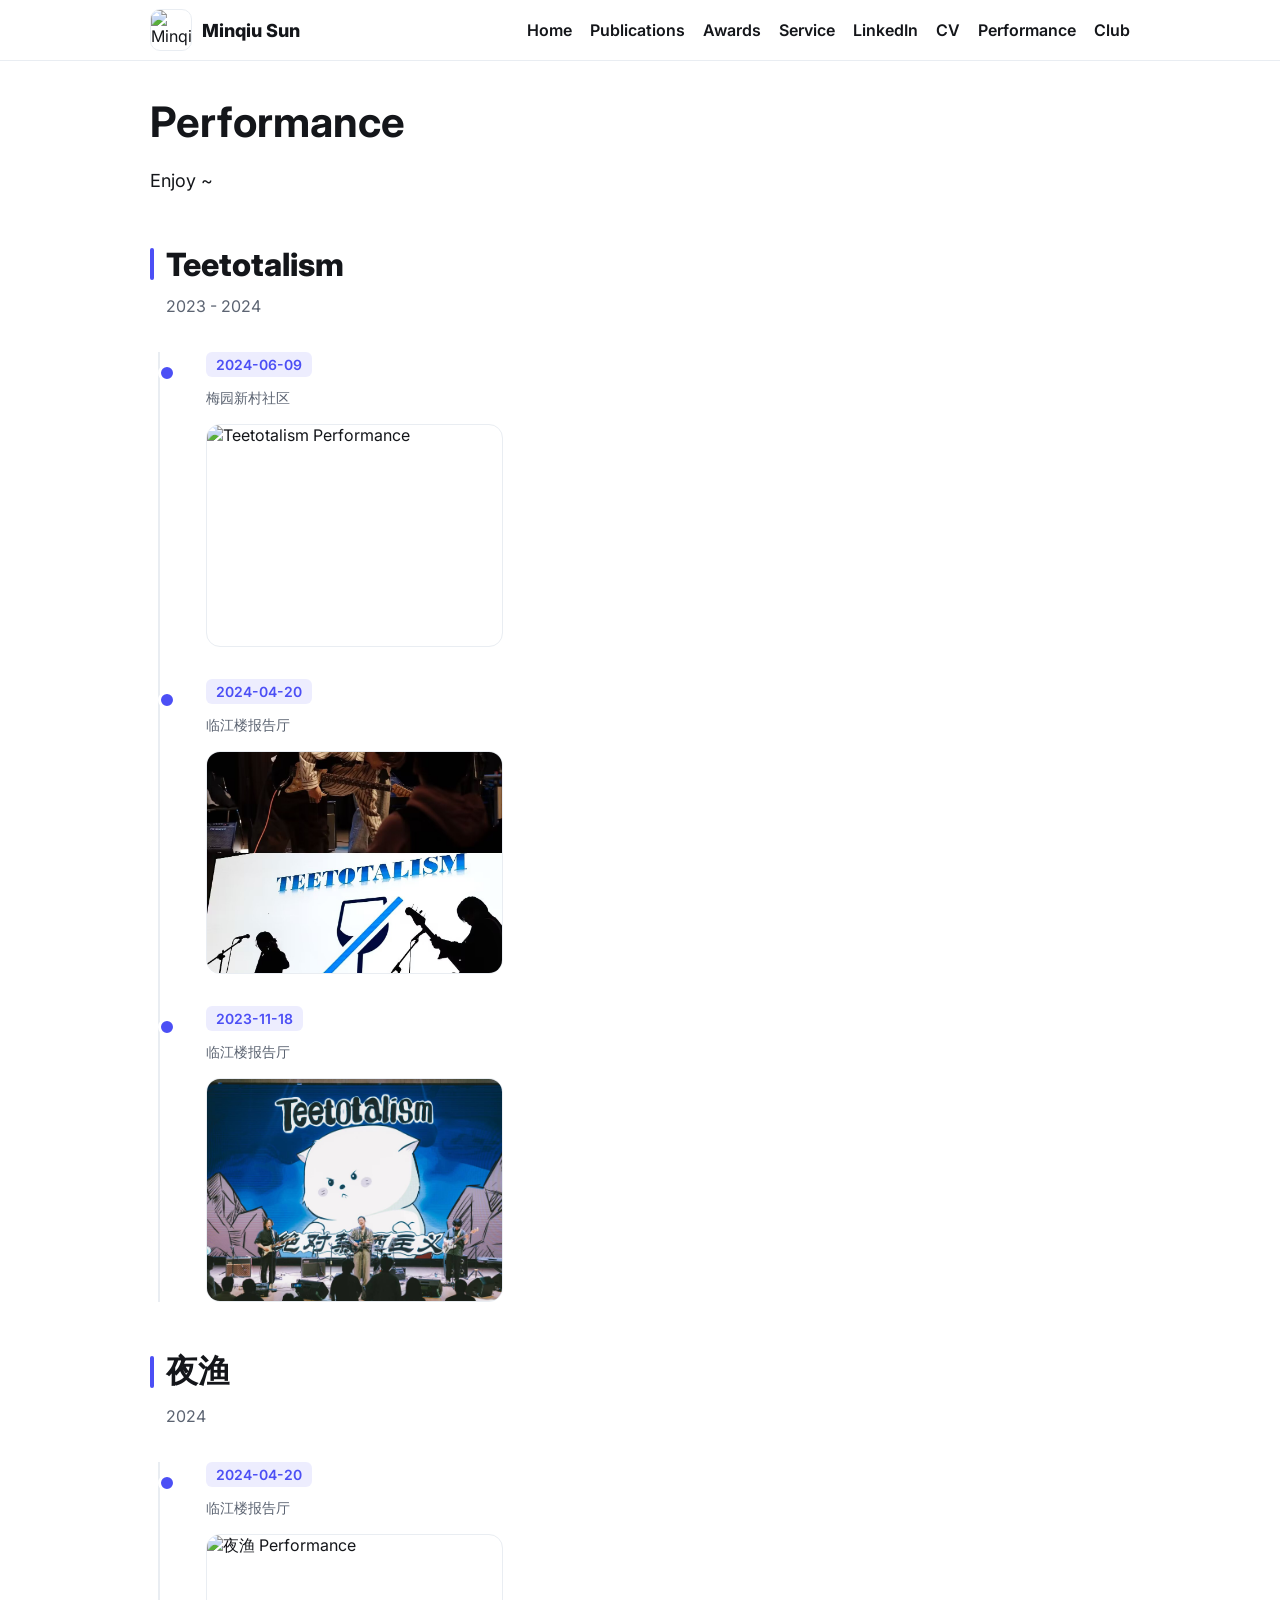
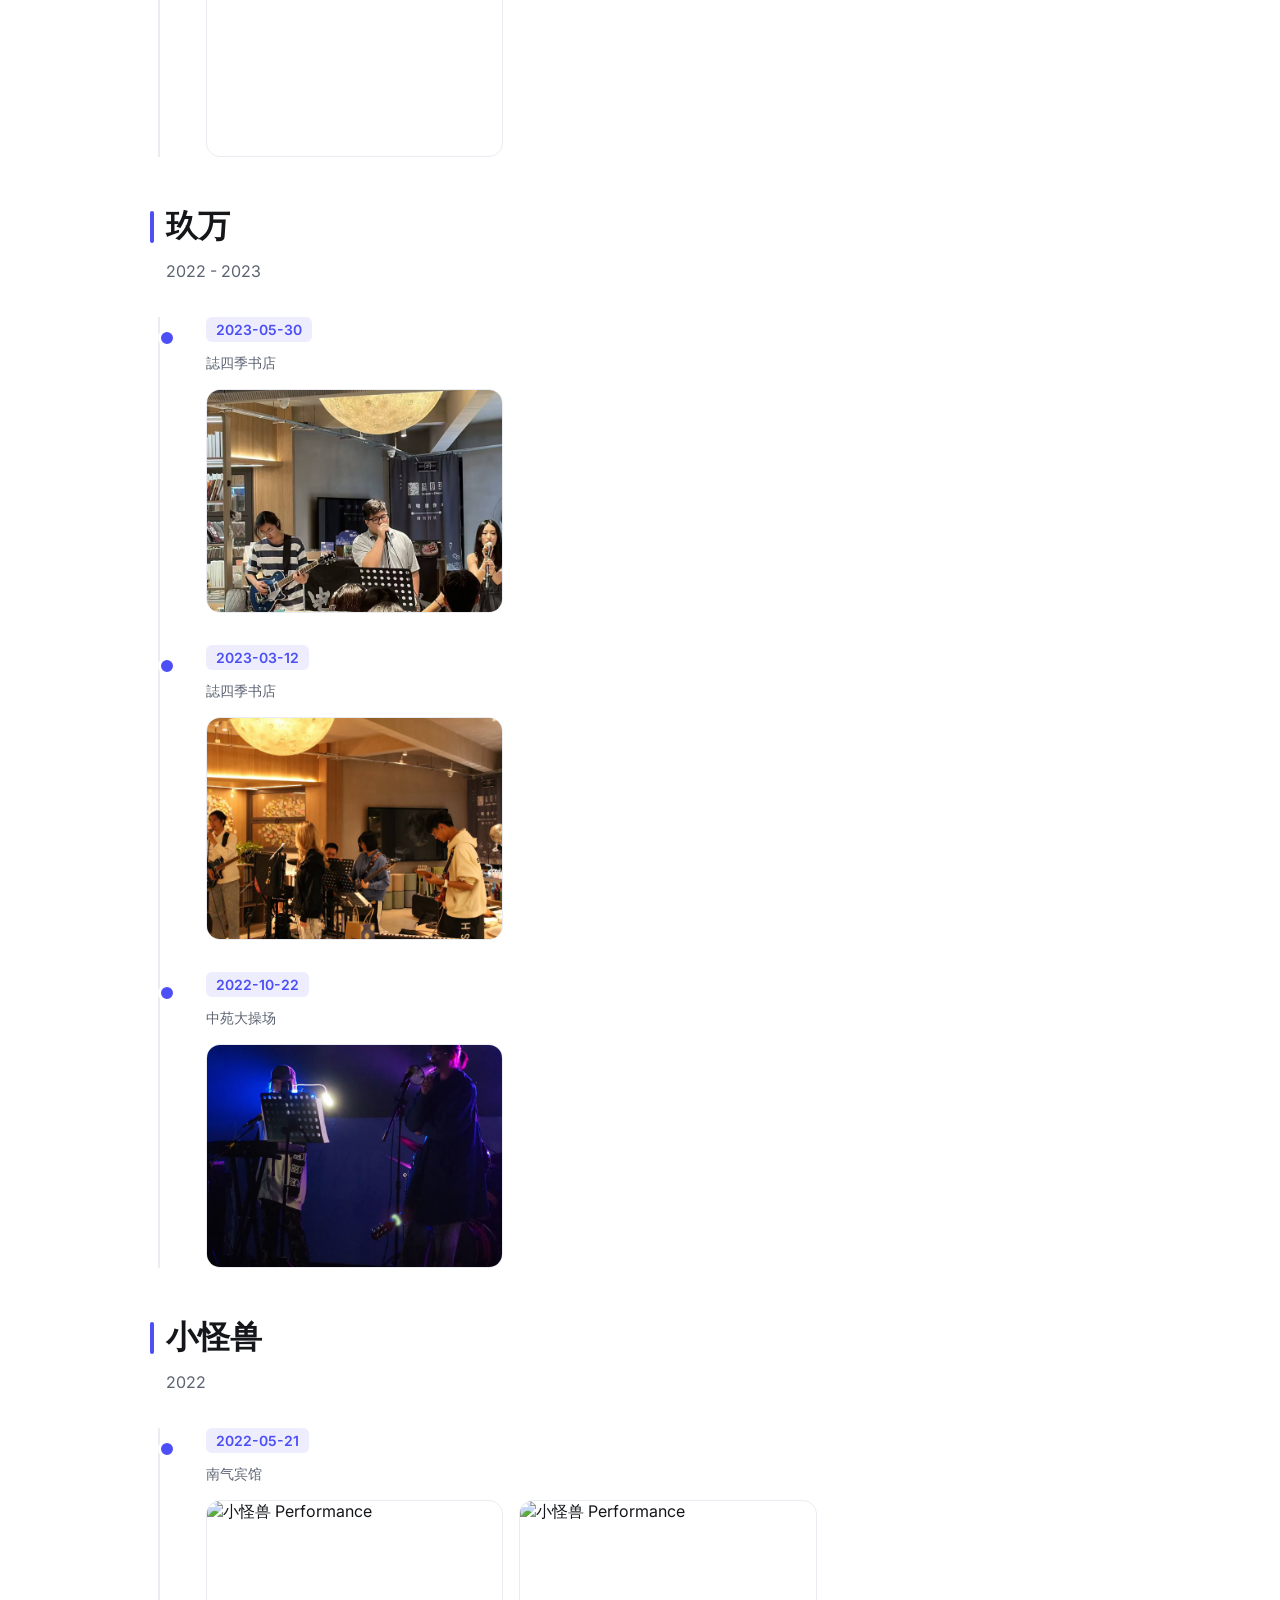
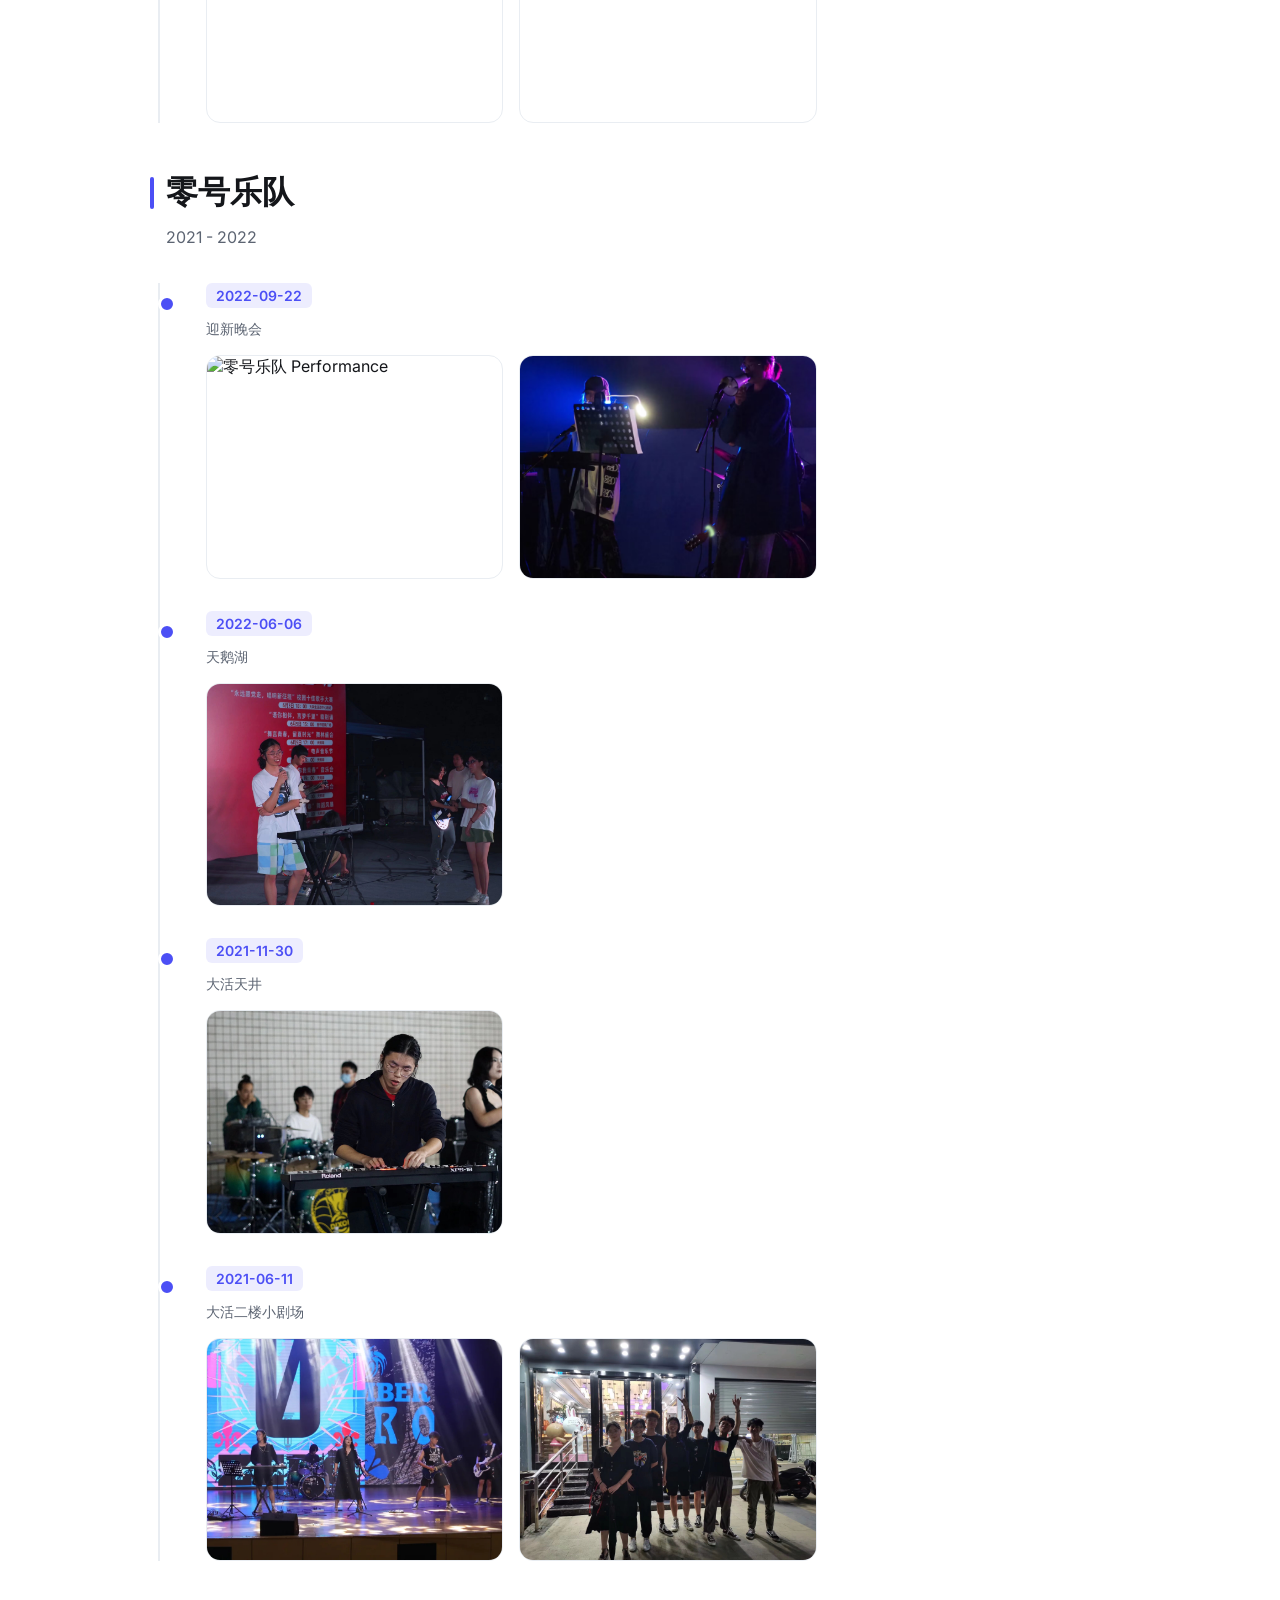
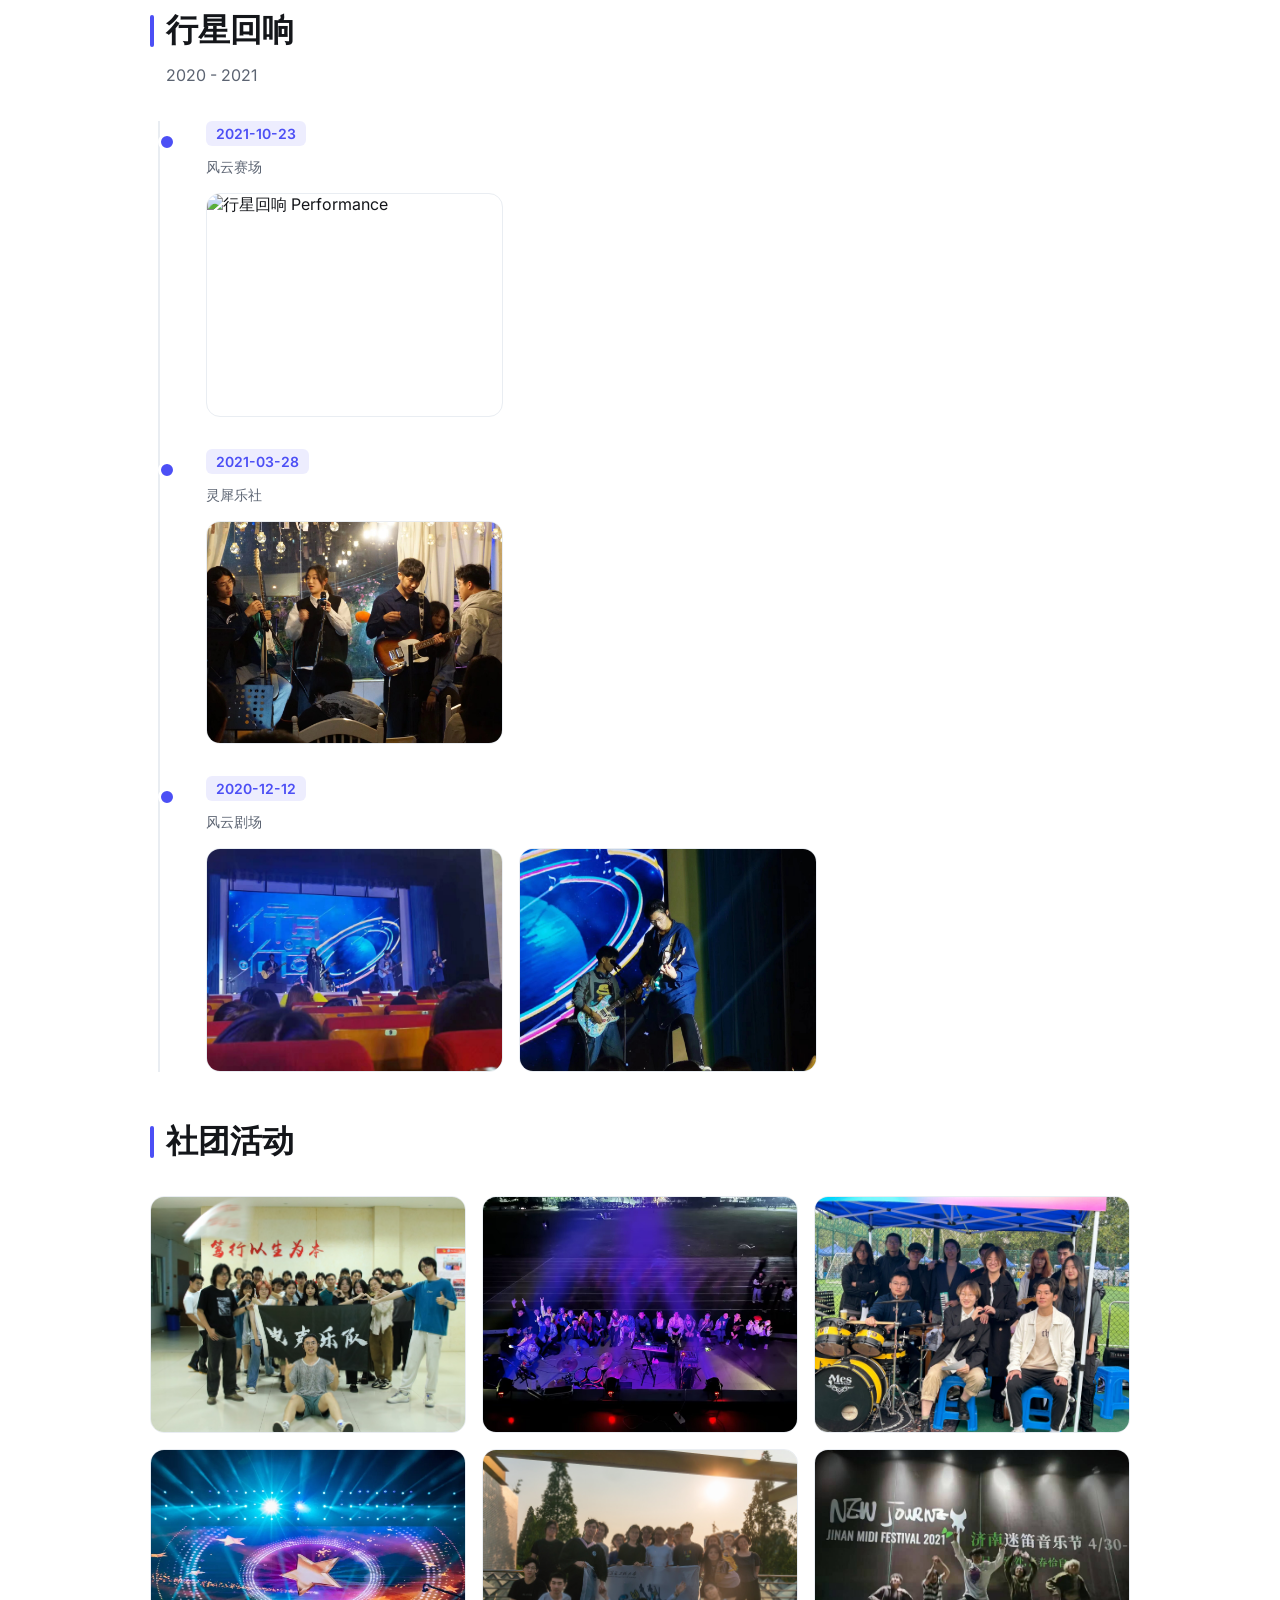
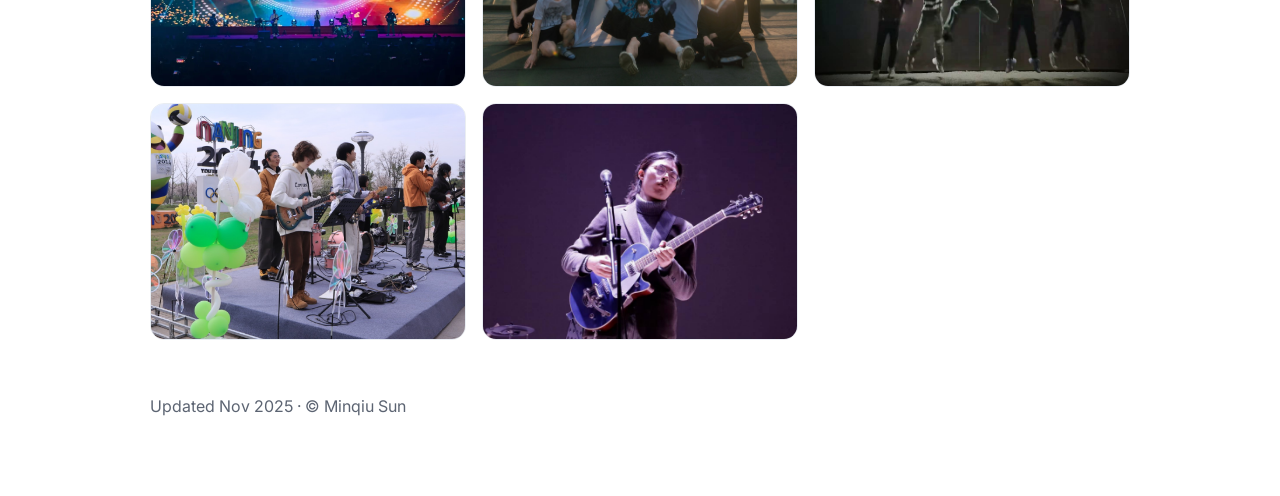
==== performance.html @ e07d1dd3 "V2.2" ====
<!DOCTYPE html>
<html lang="en">
<head>
  <meta charset="utf-8" />
  <meta name="viewport" content="width=device-width, initial-scale=1" />
  <title>Performance | Minqiu Sun</title>
  <meta name="description" content="Performances, photos and notes by Minqiu Sun." />
  <link rel="icon" type="image/png" href="https://github.com/SunMinqiu.png" />
  <meta property="og:title" content="Performance | Minqiu Sun" />
  <meta property="og:image" content="https://github.com/SunMinqiu.png" />
  <link href="https://fonts.googleapis.com/css2?family=Inter:wght@300;400;600;800&display=swap" rel="stylesheet">
  <style>
    :root{ --text:#14161a; --muted:#5c6472; --accent:#4c4ff5; --bg:#ffffff; --line:#e9edf2; --bar-h:60px; }
    @media (prefers-color-scheme: dark){ :root{ --text:#eef0f3; --muted:#a7adba; --accent:#8aa2ff; --bg:#0c0d11; --line:#1c1f28; } }
    html,body{margin:0; padding:0; background:var(--bg); color:var(--text); font-family:Inter,system-ui,-apple-system,Segoe UI,Roboto,Ubuntu,"Helvetica Neue",Arial,sans-serif;}
    .container{max-width:980px; margin:0 auto; padding:calc(var(--bar-h) + 36px) 24px 80px;}
    h1{font-size:42px; margin:0 0 6px;}
    h2{font-size:28px; margin:24px 0 14px}
    p{line-height:1.75; font-size:18px}
    .topbar{position:fixed;top:0;left:0;right:0;height:var(--bar-h);display:flex;align-items:center;border-bottom:1px solid var(--line);backdrop-filter:saturate(120%) blur(8px);background:color-mix(in srgb, var(--bg) 86%, transparent); z-index:9999}
    .navwrap{max-width:980px;margin:0 auto;width:100%;padding:0 16px;display:flex;align-items:center;justify-content:space-between;gap:16px}
    .brand{display:flex;align-items:center;gap:10px}
    .brand img{width:40px;height:40px;border-radius:10px;border:1px solid var(--line)}
    .brand span{font-weight:800;font-size:18px}
    .links{display:flex;gap:18px;flex-wrap:wrap}
    .links a{color:var(--text);font-weight:600;text-decoration:none}
    .links a:hover{text-decoration:underline}
    @media (max-width:800px){ :root{--bar-h:54px} h1{font-size:34px} }

    /* band section */
    .band-section{margin:48px 0}
    .band-title{font-size:32px; font-weight:800; margin:0 0 8px; color:var(--text); display:flex; align-items:center; gap:12px}
    .band-title::before{content:''; width:4px; height:32px; background:var(--accent); border-radius:2px}
    .band-subtitle{font-size:16px; color:var(--muted); margin:0 0 32px; padding-left:16px}
    
    /* gallery section */
    .gallery-section{margin:48px 0; scroll-margin-top:calc(var(--bar-h) + 12px)}
    .section-title{font-size:32px; font-weight:800; margin:0 0 32px; color:var(--text); display:flex; align-items:center; gap:12px}
    .section-title::before{content:''; width:4px; height:32px; background:var(--accent); border-radius:2px}
    
    /* timeline */
    .timeline{position:relative; padding-left:32px; margin-top:24px}
    .timeline::before{content:''; position:absolute; left:8px; top:0; bottom:0; width:2px; background:var(--line)}
    .timeline-item{position:relative; margin-bottom:32px; padding-left:24px}
    .timeline-item::before{content:''; position:absolute; left:-24px; top:12px; width:12px; height:12px; border-radius:50%; background:var(--accent); border:3px solid var(--bg); z-index:1}
    .timeline-date{font-size:14px; font-weight:600; color:var(--accent); margin-bottom:12px; display:inline-block; padding:4px 10px; background:color-mix(in srgb, var(--accent) 10%, transparent); border-radius:6px}
    .timeline-location{font-size:14px; color:var(--muted); margin-bottom:16px}
    
    /* gallery */
    .grid{display:grid;grid-template-columns: repeat(3, 1fr); gap:16px; margin-top:12px}
    .card{border:1px solid var(--line); border-radius:14px; overflow:hidden; background:#fff0; transition:transform 0.2s, box-shadow 0.2s}
    .card:hover{transform:translateY(-2px); box-shadow:0 8px 24px color-mix(in srgb, var(--text) 8%, transparent)}
    .thumb{aspect-ratio: 4/3; width:100%; object-fit:cover; display:block}
    .cap{padding:10px 12px; font-size:15px; color:var(--muted)}
    @media (max-width:900px){ .grid{grid-template-columns: repeat(2, 1fr);} }
    @media (max-width:600px){ .grid{grid-template-columns: 1fr;} .band-title{font-size:26px} .timeline{padding-left:24px} .timeline-item{padding-left:20px} .timeline-item::before{left:-20px} }
  </style>
</head>
<body>
  <div class="topbar">
    <div class="navwrap">
      <div class="brand">
        <img src="https://github.com/SunMinqiu.png" alt="Minqiu Sun"/>
        <span>Minqiu Sun</span>
      </div>
      <nav class="links">
        <a href="/">Home</a>
        <a href="/#publications">Publications</a>
        <a href="/#awards">Awards</a>
        <a href="/#service">Service</a>
        <a href="https://www.linkedin.com/in/minqiu-sun-056304318" target="_blank" rel="noopener">LinkedIn</a>
        <a href="/cv/MinqiuSun_CV.pdf" target="_blank" rel="noopener">CV</a>
        <a href="/performance.html">Performance</a>
        <a href="/performance.html#club">Club</a>
      </nav>
    </div>
  </div>

  <main class="container">
    <header>
      <h1>Performance</h1>
      <p>Enjoy ~</p>
    </header>

    <!-- Teetotalism -->
    <section class="band-section">
      <h2 class="band-title">Teetotalism</h2>
      <p class="band-subtitle">2023 - 2024</p>
      <div class="timeline">
        <div class="timeline-item">
          <span class="timeline-date">2024-06-09</span>
          <div class="timeline-location">梅园新村社区</div>
          <div class="grid">
            <div class="card">
              <img class="thumb" src="/assets/端午.jpeg" alt="Teetotalism Performance">
            </div>
          </div>
        </div>
        <div class="timeline-item">
          <span class="timeline-date">2024-04-20</span>
          <div class="timeline-location">临江楼报告厅</div>
          <div class="grid">
            <div class="card">
              <img class="thumb" src="/assets/t1.jpeg" alt="Teetotalism Performance">
            </div>
          </div>
        </div>
        <div class="timeline-item">
          <span class="timeline-date">2023-11-18</span>
          <div class="timeline-location">临江楼报告厅</div>
          <div class="grid">
            <div class="card">
              <img class="thumb" src="/assets/Teetotalism.jpg" alt="Teetotalism Performance">
            </div>
          </div>
        </div>
      </div>
    </section>

    <!-- 夜渔 -->
    <section class="band-section">
      <h2 class="band-title">夜渔</h2>
      <p class="band-subtitle">2024</p>
      <div class="timeline">
        <div class="timeline-item">
          <span class="timeline-date">2024-04-20</span>
          <div class="timeline-location">临江楼报告厅</div>
          <div class="grid">
            <div class="card">
              <img class="thumb" src="/assets/夜渔.jpeg" alt="夜渔 Performance">
            </div>
          </div>
        </div>
      </div>
    </section>

    <!-- 玖万 -->
    <section class="band-section">
      <h2 class="band-title">玖万</h2>
      <p class="band-subtitle">2022 - 2023</p>
      <div class="timeline">
        <div class="timeline-item">
          <span class="timeline-date">2023-05-30</span>
          <div class="timeline-location">誌四季书店</div>
          <div class="grid">
            <div class="card">
              <img class="thumb" src="/assets/玖万2.jpg" alt="玖万 Performance">
            </div>
          </div>
        </div>
        <div class="timeline-item">
          <span class="timeline-date">2023-03-12</span>
          <div class="timeline-location">誌四季书店</div>
          <div class="grid">
            <div class="card">
              <img class="thumb" src="/assets/玖万.jpg" alt="玖万 Performance">
            </div>
          </div>
        </div>
        <div class="timeline-item">
          <span class="timeline-date">2022-10-22</span>
          <div class="timeline-location">中苑大操场</div>
          <div class="grid">
            <div class="card">
              <img class="thumb" src="/assets/玖万1.jpeg" alt="玖万 Performance">
            </div>
          </div>
        </div>
      </div>
    </section>

    <!-- 小怪兽 -->
    <section class="band-section">
      <h2 class="band-title">小怪兽</h2>
      <p class="band-subtitle">2022</p>
      <div class="timeline">
        <div class="timeline-item">
          <span class="timeline-date">2022-05-21</span>
          <div class="timeline-location">南气宾馆</div>
          <div class="grid">
            <div class="card">
              <img class="thumb" src="/assets/小怪兽.jpeg" alt="小怪兽 Performance">
            </div>
            <div class="card">
              <img class="thumb" src="/assets/小怪兽1.jpeg" alt="小怪兽 Performance">
            </div>
          </div>
        </div>
      </div>
    </section>

    <!-- 零号乐队 -->
    <section class="band-section">
      <h2 class="band-title">零号乐队</h2>
      <p class="band-subtitle">2021 - 2022</p>
      <div class="timeline">
        <div class="timeline-item">
          <span class="timeline-date">2022-09-22</span>
          <div class="timeline-location">迎新晚会</div>
          <div class="grid">
            <div class="card">
              <img class="thumb" src="/assets/玖万.jpeg" alt="零号乐队 Performance">
            </div>
            <div class="card">
              <img class="thumb" src="/assets/玖万1.jpeg" alt="零号乐队 Performance">
            </div>
          </div>
        </div>
        <div class="timeline-item">
          <span class="timeline-date">2022-06-06</span>
          <div class="timeline-location">天鹅湖</div>
          <div class="grid">
            <div class="card">
              <img class="thumb" src="/assets/零号3.jpeg" alt="零号乐队 Performance">
            </div>
          </div>
        </div>
        <div class="timeline-item">
          <span class="timeline-date">2021-11-30</span>
          <div class="timeline-location">大活天井</div>
          <div class="grid">
            <div class="card">
              <img class="thumb" src="/assets/零号2.jpeg" alt="零号乐队 Performance">
            </div>
          </div>
        </div>
        <div class="timeline-item">
          <span class="timeline-date">2021-06-11</span>
          <div class="timeline-location">大活二楼小剧场</div>
          <div class="grid">
            <div class="card">
              <img class="thumb" src="/assets/零号.jpg" alt="零号乐队 Performance">
            </div>
            <div class="card">
              <img class="thumb" src="/assets/零号1.jpeg" alt="零号乐队 Performance">
            </div>
          </div>
        </div>
      </div>
    </section>

    <!-- 行星回响 -->
    <section class="band-section">
      <h2 class="band-title">行星回响</h2>
      <p class="band-subtitle">2020 - 2021</p>
      <div class="timeline">
        <div class="timeline-item">
          <span class="timeline-date">2021-10-23</span>
          <div class="timeline-location">风云赛场</div>
          <div class="grid">
            <div class="card">
              <img class="thumb" src="/assets/行星3.jpeg" alt="行星回响 Performance">
            </div>
          </div>
        </div>
        <div class="timeline-item">
          <span class="timeline-date">2021-03-28</span>
          <div class="timeline-location">灵犀乐社</div>
          <div class="grid">
            <div class="card">
              <img class="thumb" src="/assets/行星2.jpeg" alt="行星回响 Performance">
            </div>
          </div>
        </div>
        <div class="timeline-item">
          <span class="timeline-date">2020-12-12</span>
          <div class="timeline-location">风云剧场</div>
          <div class="grid">
            <div class="card">
              <img class="thumb" src="/assets/行星.jpeg" alt="行星回响 Performance">
            </div>
            <div class="card">
              <img class="thumb" src="/assets/行星1.jpeg" alt="行星回响 Performance">
            </div>
          </div>
        </div>
      </div>
    </section>

    <!-- Club Section -->
    <section id="club" class="gallery-section">
      <h2 class="section-title">社团活动</h2>
      <div class="grid">
        <div class="card">
          <img class="thumb" src="/assets/合影.jpg" alt="Club Activity">
        </div>
        <div class="card">
          <img class="thumb" src="/assets/合影1.jpeg" alt="Club Activity">
        </div>
        <div class="card">
          <img class="thumb" src="/assets/招新.jpg" alt="Club Activity">
        </div>
        <div class="card">
          <img class="thumb" src="/assets/晚会.jpg" alt="Club Activity">
        </div>
        <div class="card">
          <img class="thumb" src="/assets/毕业.jpg" alt="Club Activity">
        </div>
        <div class="card">
          <img class="thumb" src="/assets/济南.jpg" alt="Club Activity">
        </div>
        <div class="card">
          <img class="thumb" src="/assets/马拉松.jpg" alt="Club Activity">
        </div>
        <div class="card">
          <img class="thumb" src="/assets/20231120.jpg" alt="Club Activity">
        </div>
      </div>
    </section>

    <footer style="margin-top:56px;color:var(--muted)">Updated Nov 2025 · © Minqiu Sun</footer>
  </main>
</body>
</html>
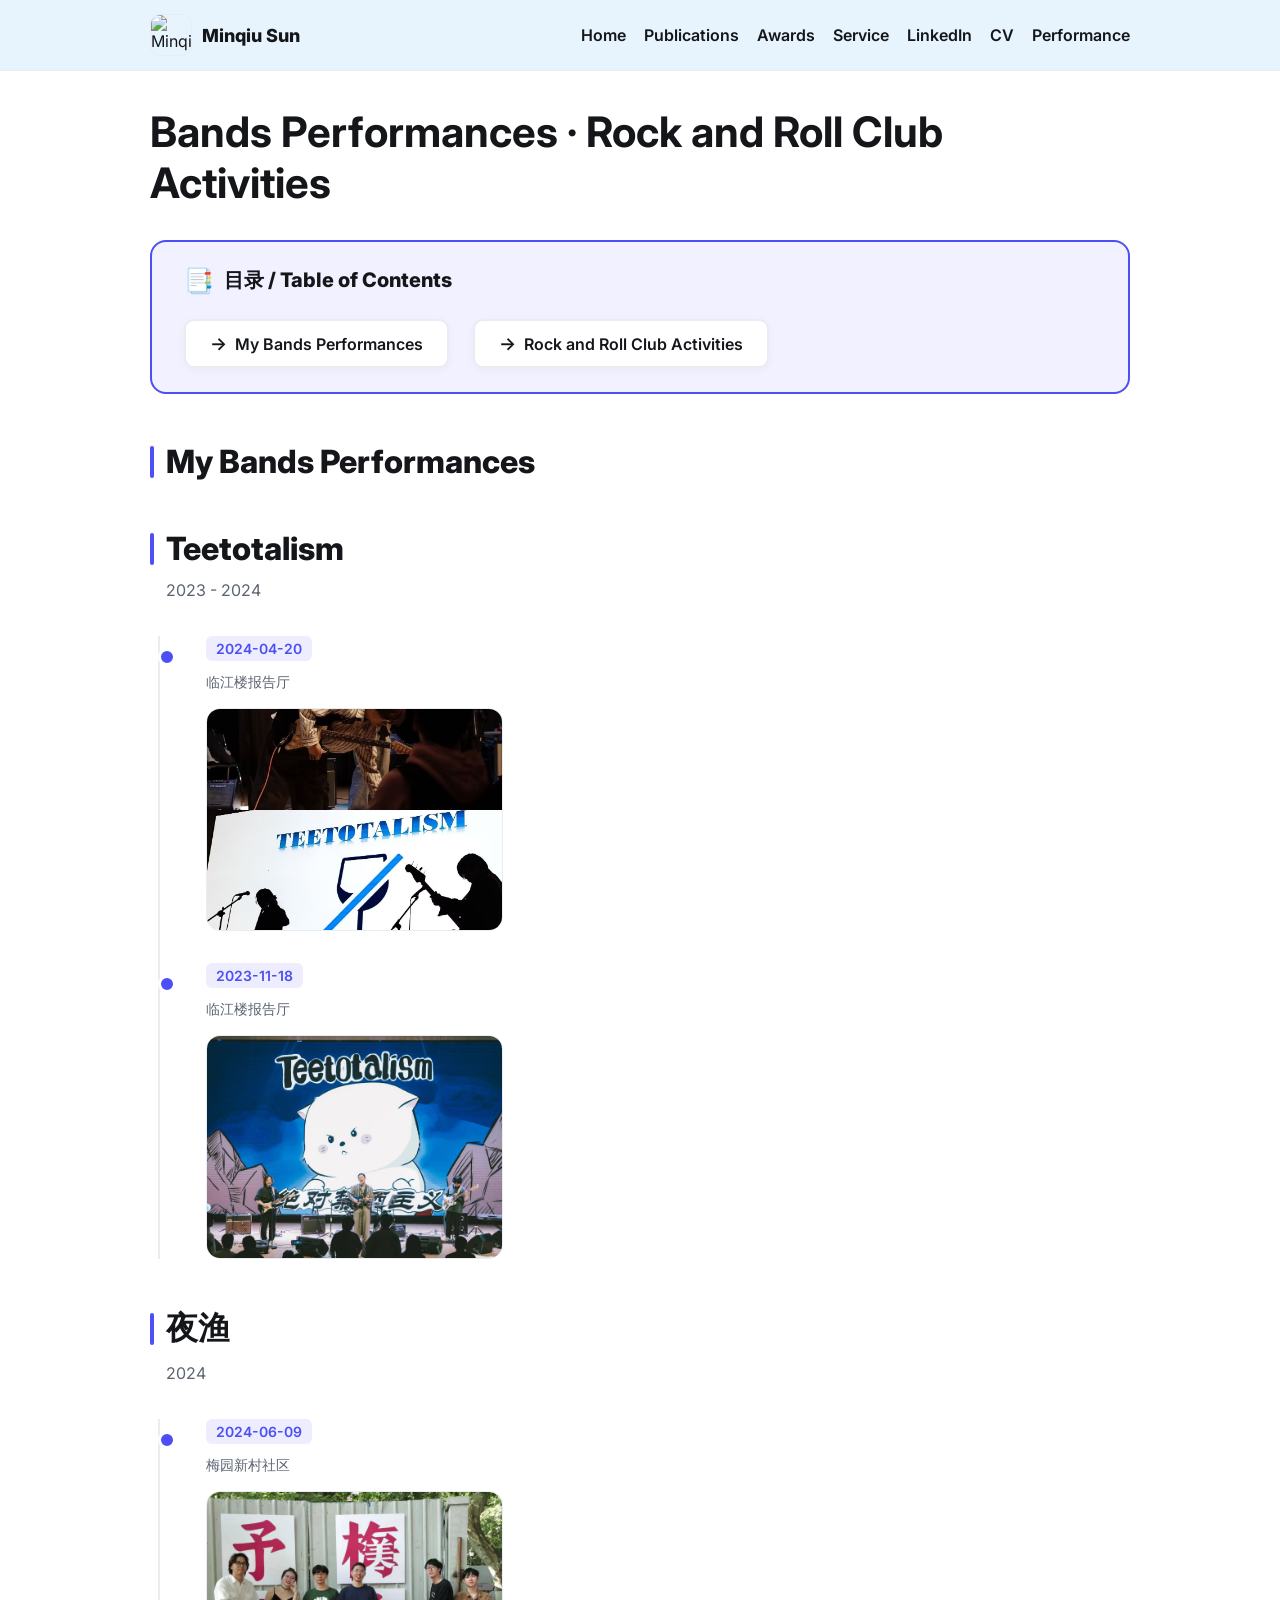
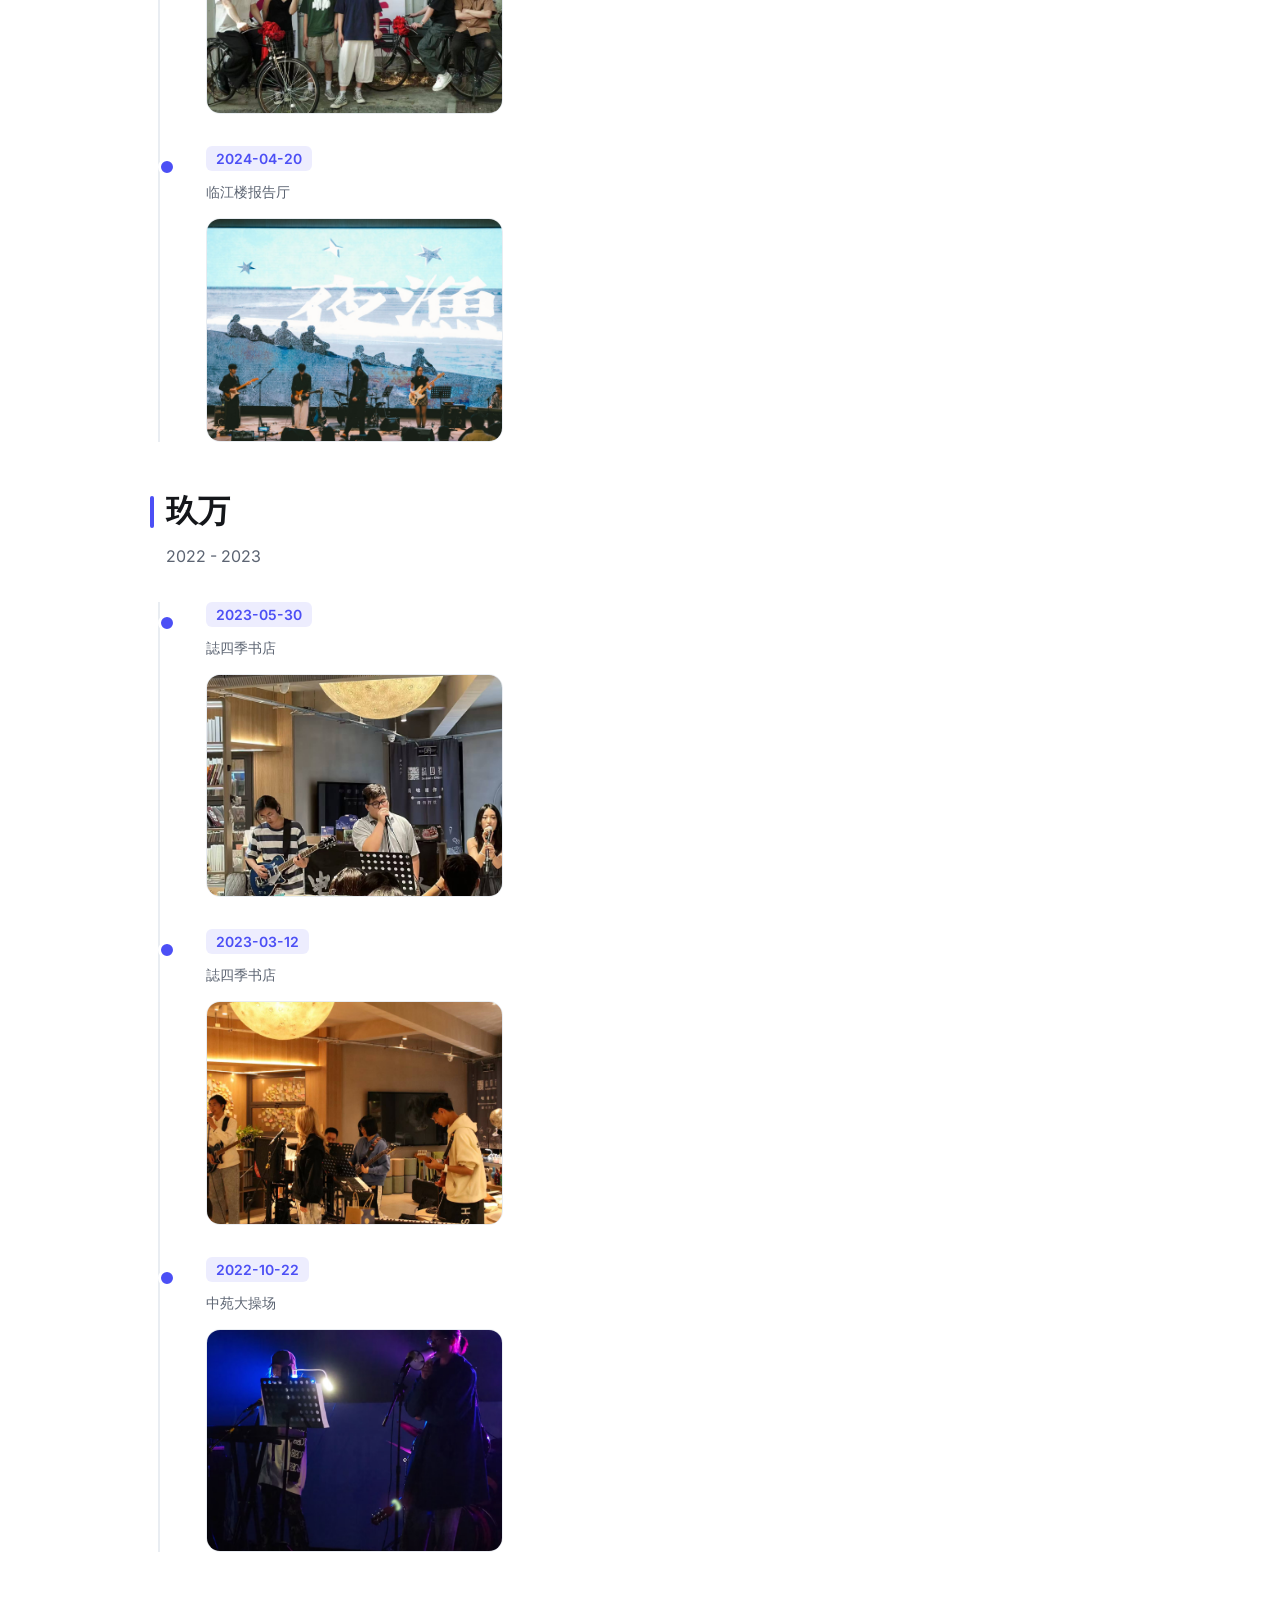
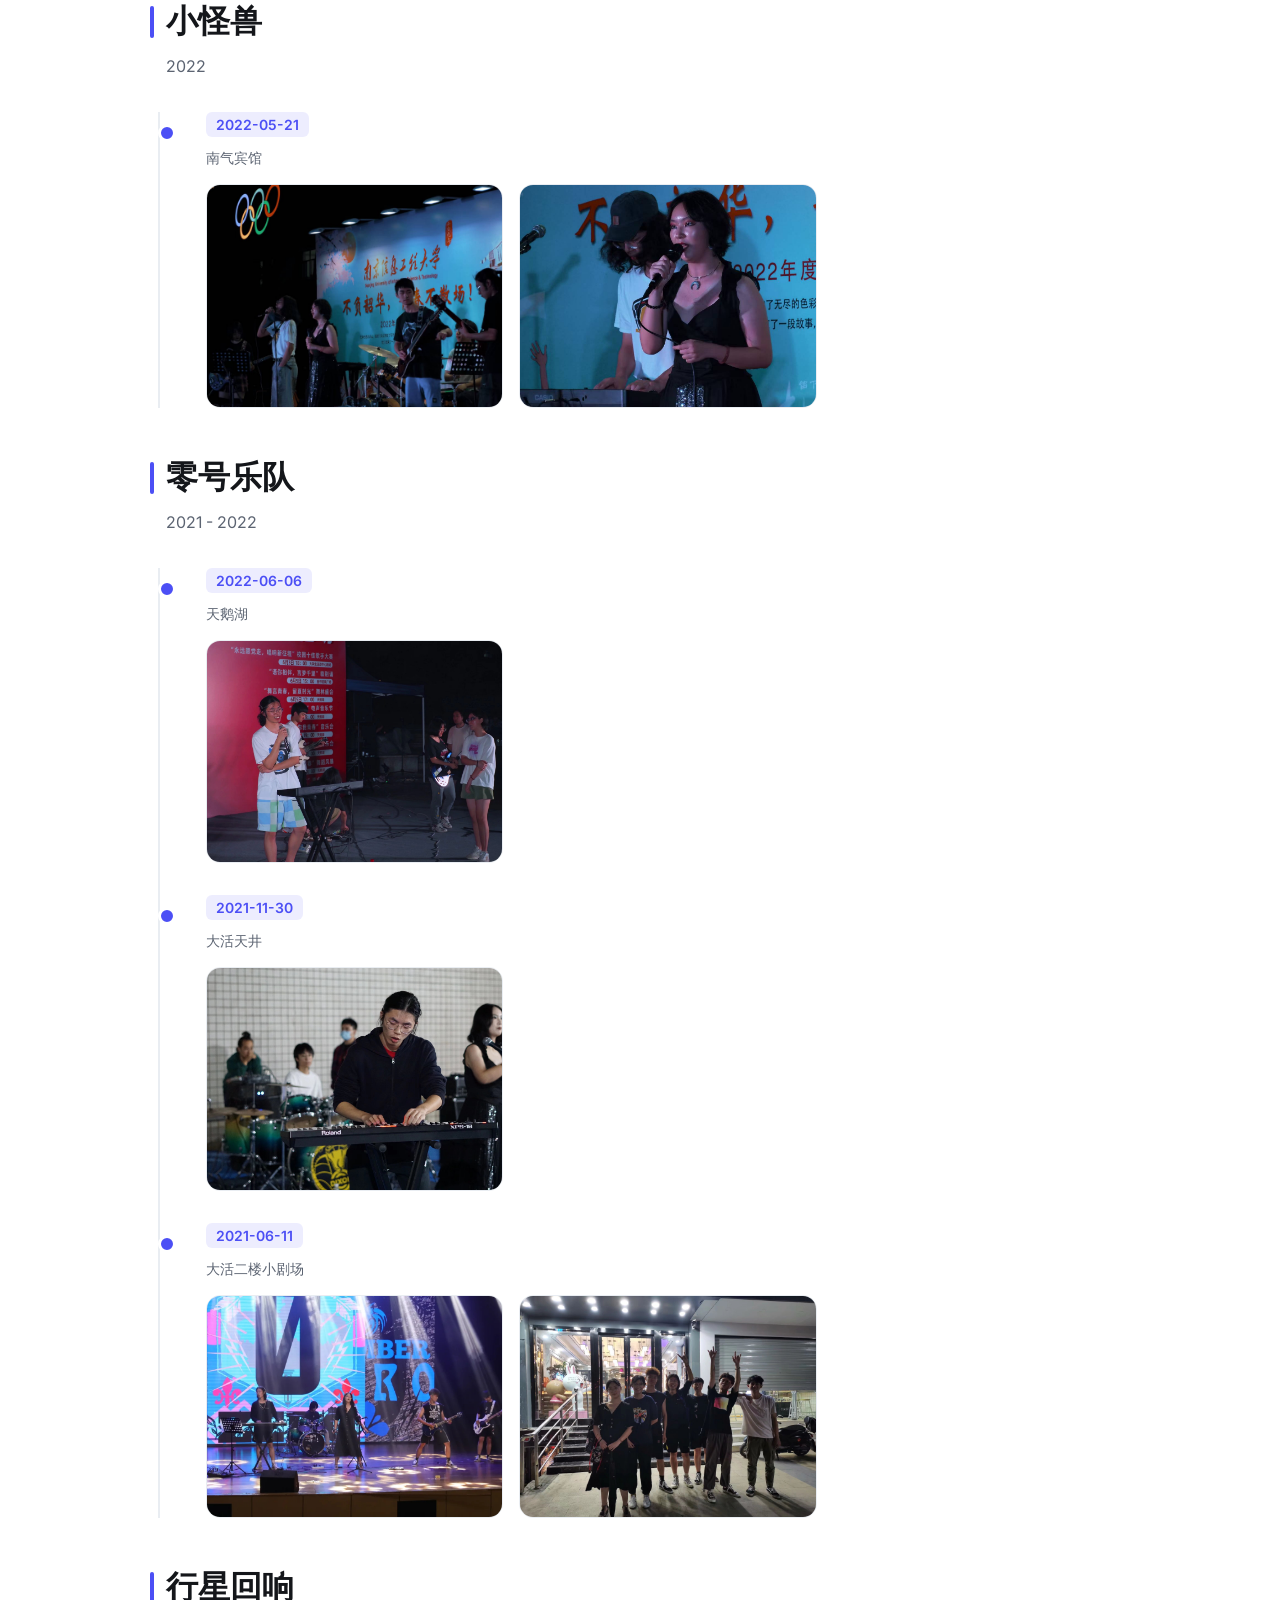
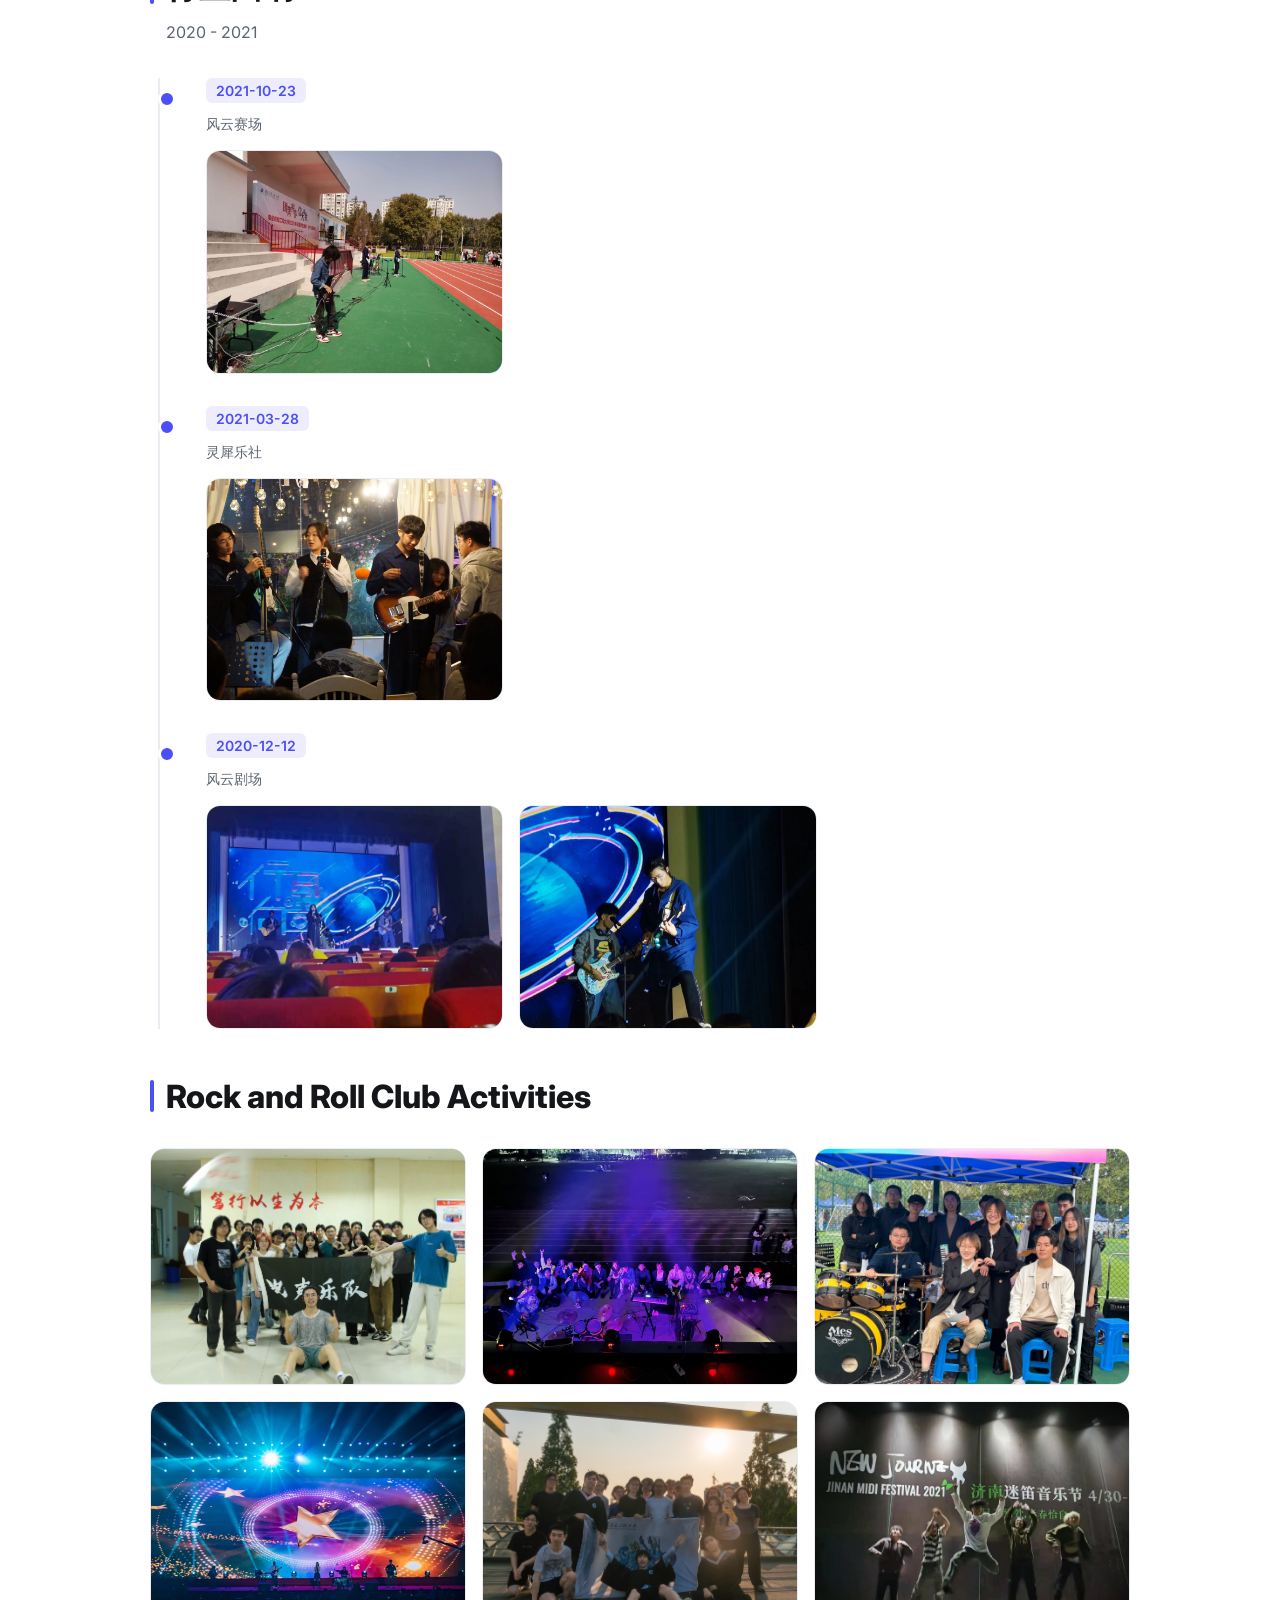
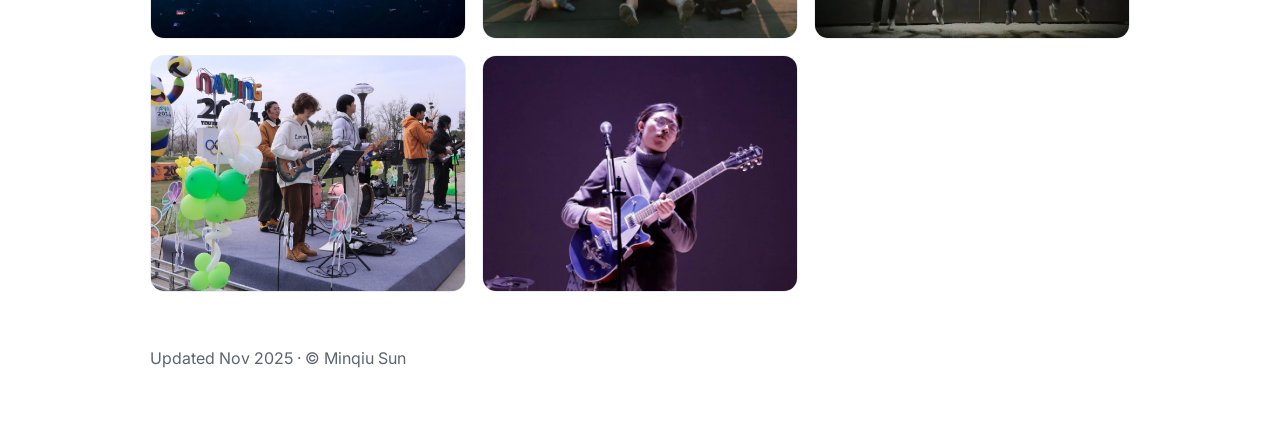
==== commit da3abe7d: "V2.3" ====
--- a/performance.html
+++ b/performance.html
@@ -10,14 +10,14 @@
   <meta property="og:image" content="https://github.com/SunMinqiu.png" />
   <link href="https://fonts.googleapis.com/css2?family=Inter:wght@300;400;600;800&display=swap" rel="stylesheet">
   <style>
-    :root{ --text:#14161a; --muted:#5c6472; --accent:#4c4ff5; --bg:#ffffff; --line:#e9edf2; --bar-h:60px; }
-    @media (prefers-color-scheme: dark){ :root{ --text:#eef0f3; --muted:#a7adba; --accent:#8aa2ff; --bg:#0c0d11; --line:#1c1f28; } }
+    :root{ --text:#14161a; --muted:#5c6472; --accent:#4c4ff5; --bg:#ffffff; --line:#e9edf2; --bar-h:70px; --topbar-bg:color-mix(in srgb, #e3f2fd 85%, var(--bg)); }
+    @media (prefers-color-scheme: dark){ :root{ --text:#eef0f3; --muted:#a7adba; --accent:#8aa2ff; --bg:#0c0d11; --line:#1c1f28; --topbar-bg:color-mix(in srgb, #1e3a5f 75%, var(--bg)); } }
     html,body{margin:0; padding:0; background:var(--bg); color:var(--text); font-family:Inter,system-ui,-apple-system,Segoe UI,Roboto,Ubuntu,"Helvetica Neue",Arial,sans-serif;}
     .container{max-width:980px; margin:0 auto; padding:calc(var(--bar-h) + 36px) 24px 80px;}
     h1{font-size:42px; margin:0 0 6px;}
     h2{font-size:28px; margin:24px 0 14px}
     p{line-height:1.75; font-size:18px}
-    .topbar{position:fixed;top:0;left:0;right:0;height:var(--bar-h);display:flex;align-items:center;border-bottom:1px solid var(--line);backdrop-filter:saturate(120%) blur(8px);background:color-mix(in srgb, var(--bg) 86%, transparent); z-index:9999}
+    .topbar{position:fixed;top:0;left:0;right:0;height:var(--bar-h);display:flex;align-items:center;border-bottom:1px solid var(--line);backdrop-filter:saturate(120%) blur(8px);background:var(--topbar-bg); z-index:9999}
     .navwrap{max-width:980px;margin:0 auto;width:100%;padding:0 16px;display:flex;align-items:center;justify-content:space-between;gap:16px}
     .brand{display:flex;align-items:center;gap:10px}
     .brand img{width:40px;height:40px;border-radius:10px;border:1px solid var(--line)}
@@ -25,7 +25,7 @@
     .links{display:flex;gap:18px;flex-wrap:wrap}
     .links a{color:var(--text);font-weight:600;text-decoration:none}
     .links a:hover{text-decoration:underline}
-    @media (max-width:800px){ :root{--bar-h:54px} h1{font-size:34px} }
+    @media (max-width:800px){ :root{--bar-h:64px} h1{font-size:34px} }
 
     /* band section */
     .band-section{margin:48px 0}
@@ -50,10 +50,34 @@
     .grid{display:grid;grid-template-columns: repeat(3, 1fr); gap:16px; margin-top:12px}
     .card{border:1px solid var(--line); border-radius:14px; overflow:hidden; background:#fff0; transition:transform 0.2s, box-shadow 0.2s}
     .card:hover{transform:translateY(-2px); box-shadow:0 8px 24px color-mix(in srgb, var(--text) 8%, transparent)}
-    .thumb{aspect-ratio: 4/3; width:100%; object-fit:cover; display:block}
+    .thumb{aspect-ratio: 4/3; width:100%; object-fit:cover; display:block; cursor:pointer; transition:opacity 0.2s}
+    .thumb:hover{opacity:0.9}
     .cap{padding:10px 12px; font-size:15px; color:var(--muted)}
     @media (max-width:900px){ .grid{grid-template-columns: repeat(2, 1fr);} }
     @media (max-width:600px){ .grid{grid-template-columns: 1fr;} .band-title{font-size:26px} .timeline{padding-left:24px} .timeline-item{padding-left:20px} .timeline-item::before{left:-20px} }
+    
+    /* lightbox */
+    .lightbox{display:none; position:fixed; top:0; left:0; width:100%; height:100%; background:color-mix(in srgb, var(--bg) 95%, black); backdrop-filter:blur(8px); z-index:10000; justify-content:center; align-items:center; opacity:0; transition:opacity 0.3s}
+    .lightbox.active{display:flex; opacity:1}
+    .lightbox-content{position:relative; max-width:90vw; max-height:90vh; display:flex; align-items:center; justify-content:center}
+    .lightbox-img{max-width:100%; max-height:90vh; object-fit:contain; border-radius:8px; box-shadow:0 8px 32px color-mix(in srgb, var(--text) 40%, transparent)}
+    .lightbox-close{position:absolute; top:20px; right:20px; width:40px; height:40px; background:color-mix(in srgb, var(--bg) 90%, transparent); border:2px solid var(--line); border-radius:50%; display:flex; align-items:center; justify-content:center; cursor:pointer; font-size:24px; color:var(--text); transition:all 0.2s; z-index:10001}
+    .lightbox-close:hover{background:var(--accent); color:var(--bg); border-color:var(--accent); transform:rotate(90deg)}
+    .lightbox-nav{position:absolute; top:50%; transform:translateY(-50%); width:50px; height:50px; background:color-mix(in srgb, var(--bg) 90%, transparent); border:2px solid var(--line); border-radius:50%; display:flex; align-items:center; justify-content:center; cursor:pointer; font-size:24px; color:var(--text); transition:all 0.2s; z-index:10001}
+    .lightbox-nav:hover{background:var(--accent); color:var(--bg); border-color:var(--accent)}
+    .lightbox-prev{left:20px}
+    .lightbox-next{right:20px}
+    @media (max-width:600px){ .lightbox-close{top:10px; right:10px; width:36px; height:36px; font-size:20px} .lightbox-nav{width:40px; height:40px; font-size:20px} .lightbox-prev{left:10px} .lightbox-next{right:10px} }
+    
+    /* table of contents */
+    .toc{background:color-mix(in srgb, var(--accent) 8%, transparent); border:2px solid var(--accent); border-radius:16px; padding:24px 32px; margin:32px 0 48px; display:flex; flex-direction:column; gap:16px}
+    .toc-title{font-size:20px; font-weight:800; color:var(--text); margin:0 0 8px; display:flex; align-items:center; gap:10px}
+    .toc-title::before{content:'📑'; font-size:24px}
+    .toc-links{display:flex; gap:24px; flex-wrap:wrap}
+    .toc-link{display:inline-flex; align-items:center; padding:12px 24px; background:var(--bg); border:2px solid var(--line); border-radius:10px; color:var(--text); font-weight:600; font-size:16px; text-decoration:none; transition:all 0.2s; box-shadow:0 2px 8px color-mix(in srgb, var(--text) 4%, transparent)}
+    .toc-link:hover{background:var(--accent); color:var(--bg); border-color:var(--accent); transform:translateY(-2px); box-shadow:0 4px 12px color-mix(in srgb, var(--accent) 30%, transparent); text-decoration:none}
+    .toc-link::before{content:'→'; margin-right:8px; font-size:18px}
+    @media (max-width:600px){ .toc{padding:20px 24px; margin:24px 0 32px} .toc-title{font-size:18px} .toc-links{flex-direction:column; gap:12px} .toc-link{width:100%; justify-content:center} }
   </style>
 </head>
 <body>
@@ -71,244 +95,322 @@
         <a href="https://www.linkedin.com/in/minqiu-sun-056304318" target="_blank" rel="noopener">LinkedIn</a>
         <a href="/cv/MinqiuSun_CV.pdf" target="_blank" rel="noopener">CV</a>
         <a href="/performance.html">Performance</a>
-        <a href="/performance.html#club">Club</a>
       </nav>
     </div>
   </div>
 
   <main class="container">
     <header>
-      <h1>Performance</h1>
-      <p>Enjoy ~</p>
+      <h1>Bands Performances · Rock and Roll Club Activities</h1>
     </header>
 
-    <!-- Teetotalism -->
-    <section class="band-section">
-      <h2 class="band-title">Teetotalism</h2>
-      <p class="band-subtitle">2023 - 2024</p>
-      <div class="timeline">
-        <div class="timeline-item">
-          <span class="timeline-date">2024-06-09</span>
-          <div class="timeline-location">梅园新村社区</div>
-          <div class="grid">
-            <div class="card">
-              <img class="thumb" src="/assets/端午.jpeg" alt="Teetotalism Performance">
-            </div>
-          </div>
-        </div>
-        <div class="timeline-item">
-          <span class="timeline-date">2024-04-20</span>
-          <div class="timeline-location">临江楼报告厅</div>
-          <div class="grid">
-            <div class="card">
-              <img class="thumb" src="/assets/t1.jpeg" alt="Teetotalism Performance">
-            </div>
-          </div>
-        </div>
-        <div class="timeline-item">
-          <span class="timeline-date">2023-11-18</span>
-          <div class="timeline-location">临江楼报告厅</div>
-          <div class="grid">
-            <div class="card">
-              <img class="thumb" src="/assets/Teetotalism.jpg" alt="Teetotalism Performance">
-            </div>
-          </div>
+    <!-- Table of Contents -->
+    <nav class="toc">
+      <div class="toc-title">目录 / Table of Contents</div>
+      <div class="toc-links">
+        <a href="#bands" class="toc-link">My Bands Performances</a>
+        <a href="#club" class="toc-link">Rock and Roll Club Activities</a>
+      </div>
+    </nav>
+
+    <section id="bands" class="gallery-section">
+      <h2 class="section-title">My Bands Performances</h2>
+      <!-- Teetotalism -->
+      <section class="band-section">
+        <h2 class="band-title">Teetotalism</h2>
+        <p class="band-subtitle">2023 - 2024</p>
+        <div class="timeline">
+          <div class="timeline-item">
+            <span class="timeline-date">2024-04-20</span>
+            <div class="timeline-location">临江楼报告厅</div>
+            <div class="grid">
+              <div class="card">
+                <img class="thumb" src="/assets/t1.jpeg" alt="Teetotalism Performance">
+              </div>
+            </div>
+          </div>
+          <div class="timeline-item">
+            <span class="timeline-date">2023-11-18</span>
+            <div class="timeline-location">临江楼报告厅</div>
+            <div class="grid">
+              <div class="card">
+                <img class="thumb" src="/assets/Teetotalism.jpg" alt="Teetotalism Performance">
+              </div>
+            </div>
+          </div>
+        </div>
+      </section>
+
+      <!-- 夜渔 -->
+      <section class="band-section">
+        <h2 class="band-title">夜渔</h2>
+        <p class="band-subtitle">2024</p>
+        <div class="timeline">
+          <div class="timeline-item">
+            <span class="timeline-date">2024-06-09</span>
+            <div class="timeline-location">梅园新村社区</div>
+            <div class="grid">
+              <div class="card">
+                <img class="thumb" src="/assets/端午.jpg" alt="Teetotalism Performance">
+              </div>
+            </div>
+          </div>
+          <div class="timeline-item">
+            <span class="timeline-date">2024-04-20</span>
+            <div class="timeline-location">临江楼报告厅</div>
+            <div class="grid">
+              <div class="card">
+                <img class="thumb" src="/assets/夜渔.jpg" alt="夜渔 Performance">
+              </div>
+            </div>
+          </div>
+        </div>
+      </section>
+
+      <!-- 玖万 -->
+      <section class="band-section">
+        <h2 class="band-title">玖万</h2>
+        <p class="band-subtitle">2022 - 2023</p>
+        <div class="timeline">
+          <div class="timeline-item">
+            <span class="timeline-date">2023-05-30</span>
+            <div class="timeline-location">誌四季书店</div>
+            <div class="grid">
+              <div class="card">
+                <img class="thumb" src="/assets/玖万2.jpg" alt="玖万 Performance">
+              </div>
+            </div>
+          </div>
+          <div class="timeline-item">
+            <span class="timeline-date">2023-03-12</span>
+            <div class="timeline-location">誌四季书店</div>
+            <div class="grid">
+              <div class="card">
+                <img class="thumb" src="/assets/玖万.jpg" alt="玖万 Performance">
+              </div>
+            </div>
+          </div>
+          <div class="timeline-item">
+            <span class="timeline-date">2022-10-22</span>
+            <div class="timeline-location">中苑大操场</div>
+            <div class="grid">
+              <div class="card">
+                <img class="thumb" src="/assets/玖万1.jpeg" alt="玖万 Performance">
+              </div>
+            </div>
+          </div>
+        </div>
+      </section>
+
+      <!-- 小怪兽 -->
+      <section class="band-section">
+        <h2 class="band-title">小怪兽</h2>
+        <p class="band-subtitle">2022</p>
+        <div class="timeline">
+          <div class="timeline-item">
+            <span class="timeline-date">2022-05-21</span>
+            <div class="timeline-location">南气宾馆</div>
+            <div class="grid">
+              <div class="card">
+                <img class="thumb" src="/assets/小怪兽.jpg" alt="小怪兽 Performance">
+              </div>
+              <div class="card">
+                <img class="thumb" src="/assets/小怪兽1.jpg" alt="小怪兽 Performance">
+              </div>
+            </div>
+          </div>
+        </div>
+      </section>
+
+      <!-- 零号乐队 -->
+      <section class="band-section">
+        <h2 class="band-title">零号乐队</h2>
+        <p class="band-subtitle">2021 - 2022</p>
+        <div class="timeline">
+          <div class="timeline-item">
+            <span class="timeline-date">2022-06-06</span>
+            <div class="timeline-location">天鹅湖</div>
+            <div class="grid">
+              <div class="card">
+                <img class="thumb" src="/assets/零号3.jpeg" alt="零号乐队 Performance">
+              </div>
+            </div>
+          </div>
+          <div class="timeline-item">
+            <span class="timeline-date">2021-11-30</span>
+            <div class="timeline-location">大活天井</div>
+            <div class="grid">
+              <div class="card">
+                <img class="thumb" src="/assets/零号2.jpeg" alt="零号乐队 Performance">
+              </div>
+            </div>
+          </div>
+          <div class="timeline-item">
+            <span class="timeline-date">2021-06-11</span>
+            <div class="timeline-location">大活二楼小剧场</div>
+            <div class="grid">
+              <div class="card">
+                <img class="thumb" src="/assets/零号.jpg" alt="零号乐队 Performance">
+              </div>
+              <div class="card">
+                <img class="thumb" src="/assets/零号1.jpeg" alt="零号乐队 Performance">
+              </div>
+            </div>
+          </div>
+        </div>
+      </section>
+
+      <!-- 行星回响 -->
+      <section class="band-section">
+        <h2 class="band-title">行星回响</h2>
+        <p class="band-subtitle">2020 - 2021</p>
+        <div class="timeline">
+          <div class="timeline-item">
+            <span class="timeline-date">2021-10-23</span>
+            <div class="timeline-location">风云赛场</div>
+            <div class="grid">
+              <div class="card">
+                <img class="thumb" src="/assets/行星3.jpeg" alt="行星回响 Performance">
+              </div>
+            </div>
+          </div>
+          <div class="timeline-item">
+            <span class="timeline-date">2021-03-28</span>
+            <div class="timeline-location">灵犀乐社</div>
+            <div class="grid">
+              <div class="card">
+                <img class="thumb" src="/assets/行星2.jpeg" alt="行星回响 Performance">
+              </div>
+            </div>
+          </div>
+          <div class="timeline-item">
+            <span class="timeline-date">2020-12-12</span>
+            <div class="timeline-location">风云剧场</div>
+            <div class="grid">
+              <div class="card">
+                <img class="thumb" src="/assets/行星.jpeg" alt="行星回响 Performance">
+              </div>
+              <div class="card">
+                <img class="thumb" src="/assets/行星1.jpeg" alt="行星回响 Performance">
+              </div>
+            </div>
+          </div>
+        </div>
+      </section>
+    </section>
+
+    <!-- Club Section -->
+    <section id="club" class="gallery-section">
+      <h2 class="section-title">Rock and Roll Club Activities</h2>
+      <div class="grid">
+        <div class="card">
+          <img class="thumb" src="/assets/合影.jpg" alt="Club Activity">
+        </div>
+        <div class="card">
+          <img class="thumb" src="/assets/合影1.jpeg" alt="Club Activity">
+        </div>
+        <div class="card">
+          <img class="thumb" src="/assets/招新.jpg" alt="Club Activity">
+        </div>
+        <div class="card">
+          <img class="thumb" src="/assets/晚会.jpg" alt="Club Activity">
+        </div>
+        <div class="card">
+          <img class="thumb" src="/assets/毕业.jpg" alt="Club Activity">
+        </div>
+        <div class="card">
+          <img class="thumb" src="/assets/济南.jpg" alt="Club Activity">
+        </div>
+        <div class="card">
+          <img class="thumb" src="/assets/马拉松.jpg" alt="Club Activity">
+        </div>
+        <div class="card">
+          <img class="thumb" src="/assets/20231120.jpg" alt="Club Activity">
         </div>
       </div>
     </section>
 
-    <!-- 夜渔 -->
-    <section class="band-section">
-      <h2 class="band-title">夜渔</h2>
-      <p class="band-subtitle">2024</p>
-      <div class="timeline">
-        <div class="timeline-item">
-          <span class="timeline-date">2024-04-20</span>
-          <div class="timeline-location">临江楼报告厅</div>
-          <div class="grid">
-            <div class="card">
-              <img class="thumb" src="/assets/夜渔.jpeg" alt="夜渔 Performance">
-            </div>
-          </div>
-        </div>
-      </div>
-    </section>
-
-    <!-- 玖万 -->
-    <section class="band-section">
-      <h2 class="band-title">玖万</h2>
-      <p class="band-subtitle">2022 - 2023</p>
-      <div class="timeline">
-        <div class="timeline-item">
-          <span class="timeline-date">2023-05-30</span>
-          <div class="timeline-location">誌四季书店</div>
-          <div class="grid">
-            <div class="card">
-              <img class="thumb" src="/assets/玖万2.jpg" alt="玖万 Performance">
-            </div>
-          </div>
-        </div>
-        <div class="timeline-item">
-          <span class="timeline-date">2023-03-12</span>
-          <div class="timeline-location">誌四季书店</div>
-          <div class="grid">
-            <div class="card">
-              <img class="thumb" src="/assets/玖万.jpg" alt="玖万 Performance">
-            </div>
-          </div>
-        </div>
-        <div class="timeline-item">
-          <span class="timeline-date">2022-10-22</span>
-          <div class="timeline-location">中苑大操场</div>
-          <div class="grid">
-            <div class="card">
-              <img class="thumb" src="/assets/玖万1.jpeg" alt="玖万 Performance">
-            </div>
-          </div>
-        </div>
-      </div>
-    </section>
-
-    <!-- 小怪兽 -->
-    <section class="band-section">
-      <h2 class="band-title">小怪兽</h2>
-      <p class="band-subtitle">2022</p>
-      <div class="timeline">
-        <div class="timeline-item">
-          <span class="timeline-date">2022-05-21</span>
-          <div class="timeline-location">南气宾馆</div>
-          <div class="grid">
-            <div class="card">
-              <img class="thumb" src="/assets/小怪兽.jpeg" alt="小怪兽 Performance">
-            </div>
-            <div class="card">
-              <img class="thumb" src="/assets/小怪兽1.jpeg" alt="小怪兽 Performance">
-            </div>
-          </div>
-        </div>
-      </div>
-    </section>
-
-    <!-- 零号乐队 -->
-    <section class="band-section">
-      <h2 class="band-title">零号乐队</h2>
-      <p class="band-subtitle">2021 - 2022</p>
-      <div class="timeline">
-        <div class="timeline-item">
-          <span class="timeline-date">2022-09-22</span>
-          <div class="timeline-location">迎新晚会</div>
-          <div class="grid">
-            <div class="card">
-              <img class="thumb" src="/assets/玖万.jpeg" alt="零号乐队 Performance">
-            </div>
-            <div class="card">
-              <img class="thumb" src="/assets/玖万1.jpeg" alt="零号乐队 Performance">
-            </div>
-          </div>
-        </div>
-        <div class="timeline-item">
-          <span class="timeline-date">2022-06-06</span>
-          <div class="timeline-location">天鹅湖</div>
-          <div class="grid">
-            <div class="card">
-              <img class="thumb" src="/assets/零号3.jpeg" alt="零号乐队 Performance">
-            </div>
-          </div>
-        </div>
-        <div class="timeline-item">
-          <span class="timeline-date">2021-11-30</span>
-          <div class="timeline-location">大活天井</div>
-          <div class="grid">
-            <div class="card">
-              <img class="thumb" src="/assets/零号2.jpeg" alt="零号乐队 Performance">
-            </div>
-          </div>
-        </div>
-        <div class="timeline-item">
-          <span class="timeline-date">2021-06-11</span>
-          <div class="timeline-location">大活二楼小剧场</div>
-          <div class="grid">
-            <div class="card">
-              <img class="thumb" src="/assets/零号.jpg" alt="零号乐队 Performance">
-            </div>
-            <div class="card">
-              <img class="thumb" src="/assets/零号1.jpeg" alt="零号乐队 Performance">
-            </div>
-          </div>
-        </div>
-      </div>
-    </section>
-
-    <!-- 行星回响 -->
-    <section class="band-section">
-      <h2 class="band-title">行星回响</h2>
-      <p class="band-subtitle">2020 - 2021</p>
-      <div class="timeline">
-        <div class="timeline-item">
-          <span class="timeline-date">2021-10-23</span>
-          <div class="timeline-location">风云赛场</div>
-          <div class="grid">
-            <div class="card">
-              <img class="thumb" src="/assets/行星3.jpeg" alt="行星回响 Performance">
-            </div>
-          </div>
-        </div>
-        <div class="timeline-item">
-          <span class="timeline-date">2021-03-28</span>
-          <div class="timeline-location">灵犀乐社</div>
-          <div class="grid">
-            <div class="card">
-              <img class="thumb" src="/assets/行星2.jpeg" alt="行星回响 Performance">
-            </div>
-          </div>
-        </div>
-        <div class="timeline-item">
-          <span class="timeline-date">2020-12-12</span>
-          <div class="timeline-location">风云剧场</div>
-          <div class="grid">
-            <div class="card">
-              <img class="thumb" src="/assets/行星.jpeg" alt="行星回响 Performance">
-            </div>
-            <div class="card">
-              <img class="thumb" src="/assets/行星1.jpeg" alt="行星回响 Performance">
-            </div>
-          </div>
-        </div>
-      </div>
-    </section>
-
-    <!-- Club Section -->
-    <section id="club" class="gallery-section">
-      <h2 class="section-title">社团活动</h2>
-      <div class="grid">
-        <div class="card">
-          <img class="thumb" src="/assets/合影.jpg" alt="Club Activity">
-        </div>
-        <div class="card">
-          <img class="thumb" src="/assets/合影1.jpeg" alt="Club Activity">
-        </div>
-        <div class="card">
-          <img class="thumb" src="/assets/招新.jpg" alt="Club Activity">
-        </div>
-        <div class="card">
-          <img class="thumb" src="/assets/晚会.jpg" alt="Club Activity">
-        </div>
-        <div class="card">
-          <img class="thumb" src="/assets/毕业.jpg" alt="Club Activity">
-        </div>
-        <div class="card">
-          <img class="thumb" src="/assets/济南.jpg" alt="Club Activity">
-        </div>
-        <div class="card">
-          <img class="thumb" src="/assets/马拉松.jpg" alt="Club Activity">
-        </div>
-        <div class="card">
-          <img class="thumb" src="/assets/20231120.jpg" alt="Club Activity">
-        </div>
-      </div>
-    </section>
-
     <footer style="margin-top:56px;color:var(--muted)">Updated Nov 2025 · © Minqiu Sun</footer>
   </main>
+
+  <!-- Lightbox -->
+  <div id="lightbox" class="lightbox">
+    <div class="lightbox-content">
+      <button class="lightbox-close" onclick="closeLightbox()">×</button>
+      <button class="lightbox-nav lightbox-prev" onclick="changeImage(-1)">‹</button>
+      <img id="lightbox-img" class="lightbox-img" src="" alt="">
+      <button class="lightbox-nav lightbox-next" onclick="changeImage(1)">›</button>
+    </div>
+  </div>
+
+  <script>
+    let currentImages = [];
+    let currentIndex = 0;
+
+    // 收集所有图片
+    function initLightbox() {
+      const images = document.querySelectorAll('.thumb');
+      images.forEach((img, index) => {
+        img.addEventListener('click', () => openLightbox(index));
+        img.style.cursor = 'pointer';
+      });
+      currentImages = Array.from(images);
+    }
+
+    // 打开lightbox
+    function openLightbox(index) {
+      currentIndex = index;
+      const lightbox = document.getElementById('lightbox');
+      const lightboxImg = document.getElementById('lightbox-img');
+      lightboxImg.src = currentImages[currentIndex].src;
+      lightboxImg.alt = currentImages[currentIndex].alt;
+      lightbox.classList.add('active');
+      document.body.style.overflow = 'hidden';
+    }
+
+    // 关闭lightbox
+    function closeLightbox() {
+      const lightbox = document.getElementById('lightbox');
+      lightbox.classList.remove('active');
+      document.body.style.overflow = '';
+    }
+
+    // 切换图片
+    function changeImage(direction) {
+      currentIndex += direction;
+      if (currentIndex < 0) {
+        currentIndex = currentImages.length - 1;
+      } else if (currentIndex >= currentImages.length) {
+        currentIndex = 0;
+      }
+      const lightboxImg = document.getElementById('lightbox-img');
+      lightboxImg.src = currentImages[currentIndex].src;
+      lightboxImg.alt = currentImages[currentIndex].alt;
+    }
+
+    // 键盘导航
+    document.addEventListener('keydown', (e) => {
+      const lightbox = document.getElementById('lightbox');
+      if (!lightbox.classList.contains('active')) return;
+      
+      if (e.key === 'Escape') {
+        closeLightbox();
+      } else if (e.key === 'ArrowLeft') {
+        changeImage(-1);
+      } else if (e.key === 'ArrowRight') {
+        changeImage(1);
+      }
+    });
+
+    // 点击背景关闭
+    document.getElementById('lightbox').addEventListener('click', (e) => {
+      if (e.target.id === 'lightbox') {
+        closeLightbox();
+      }
+    });
+
+    // 初始化
+    document.addEventListener('DOMContentLoaded', initLightbox);
+  </script>
 </body>
 </html>
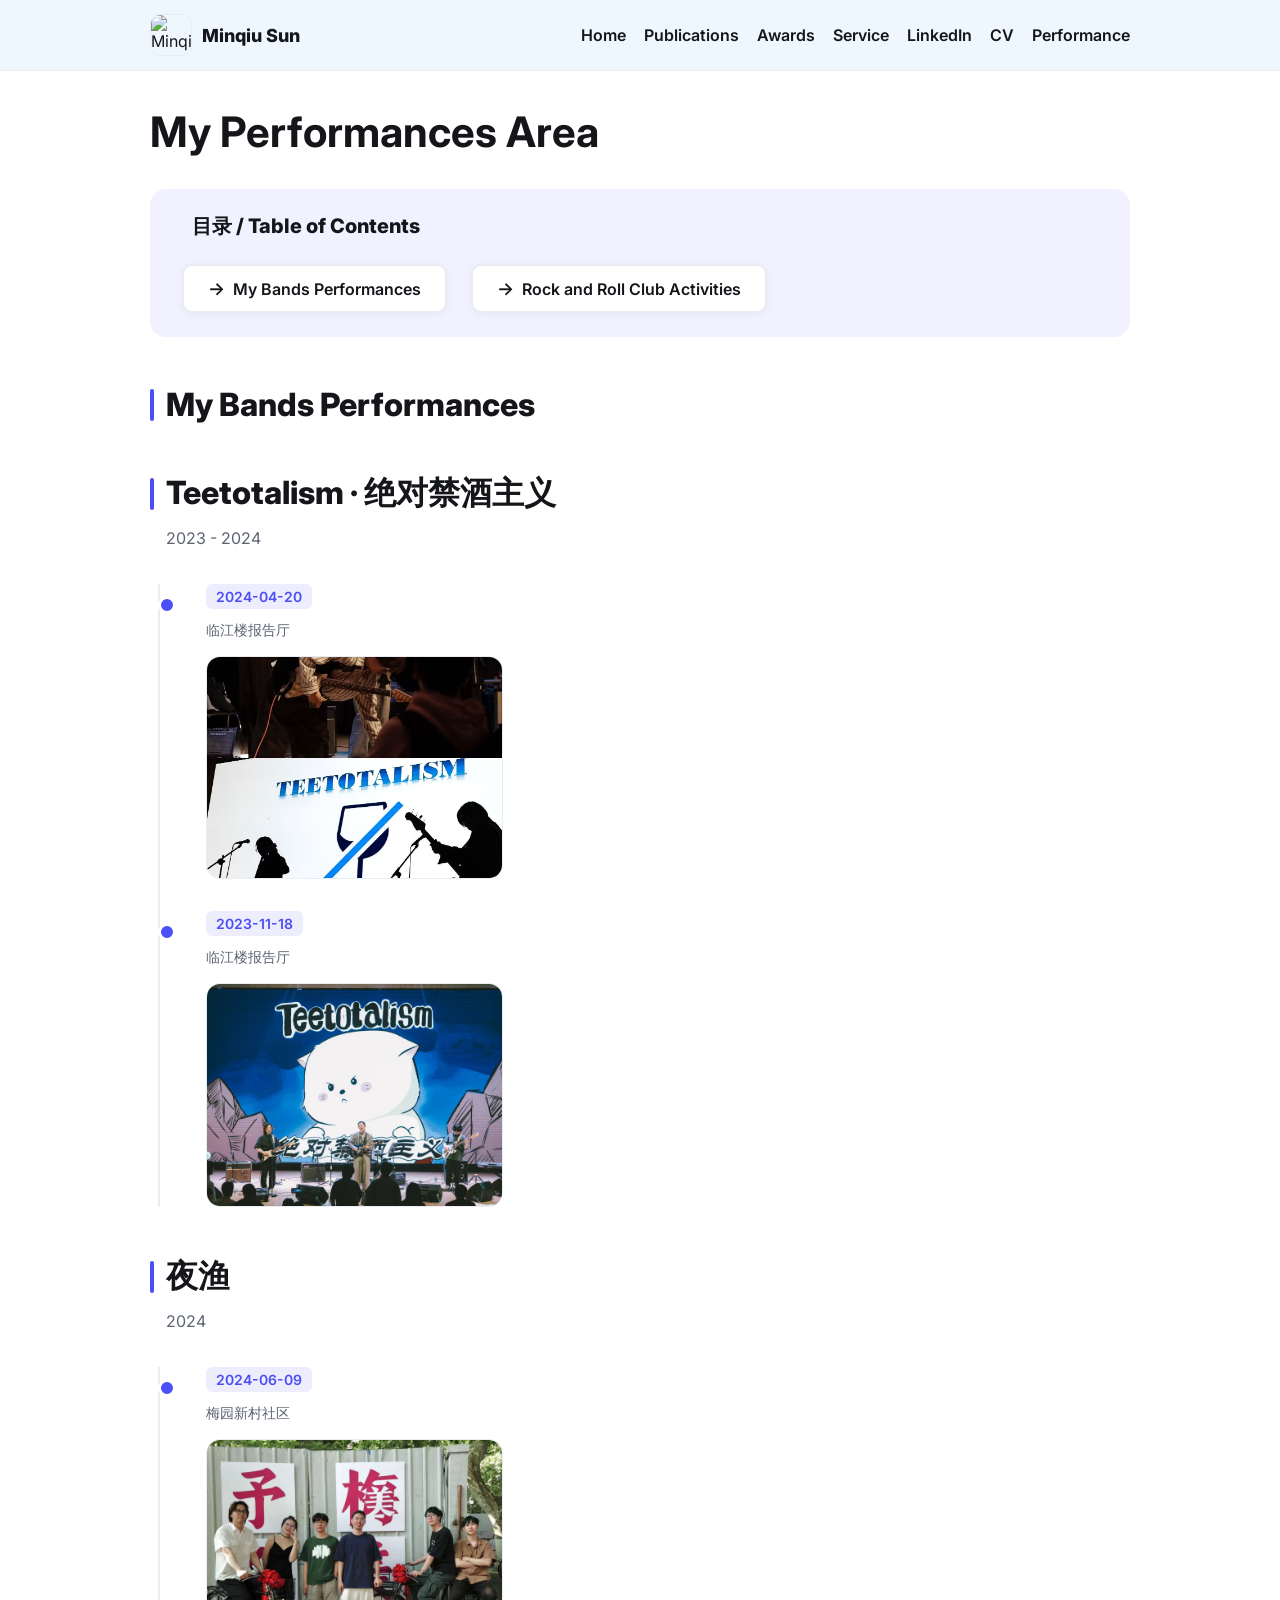
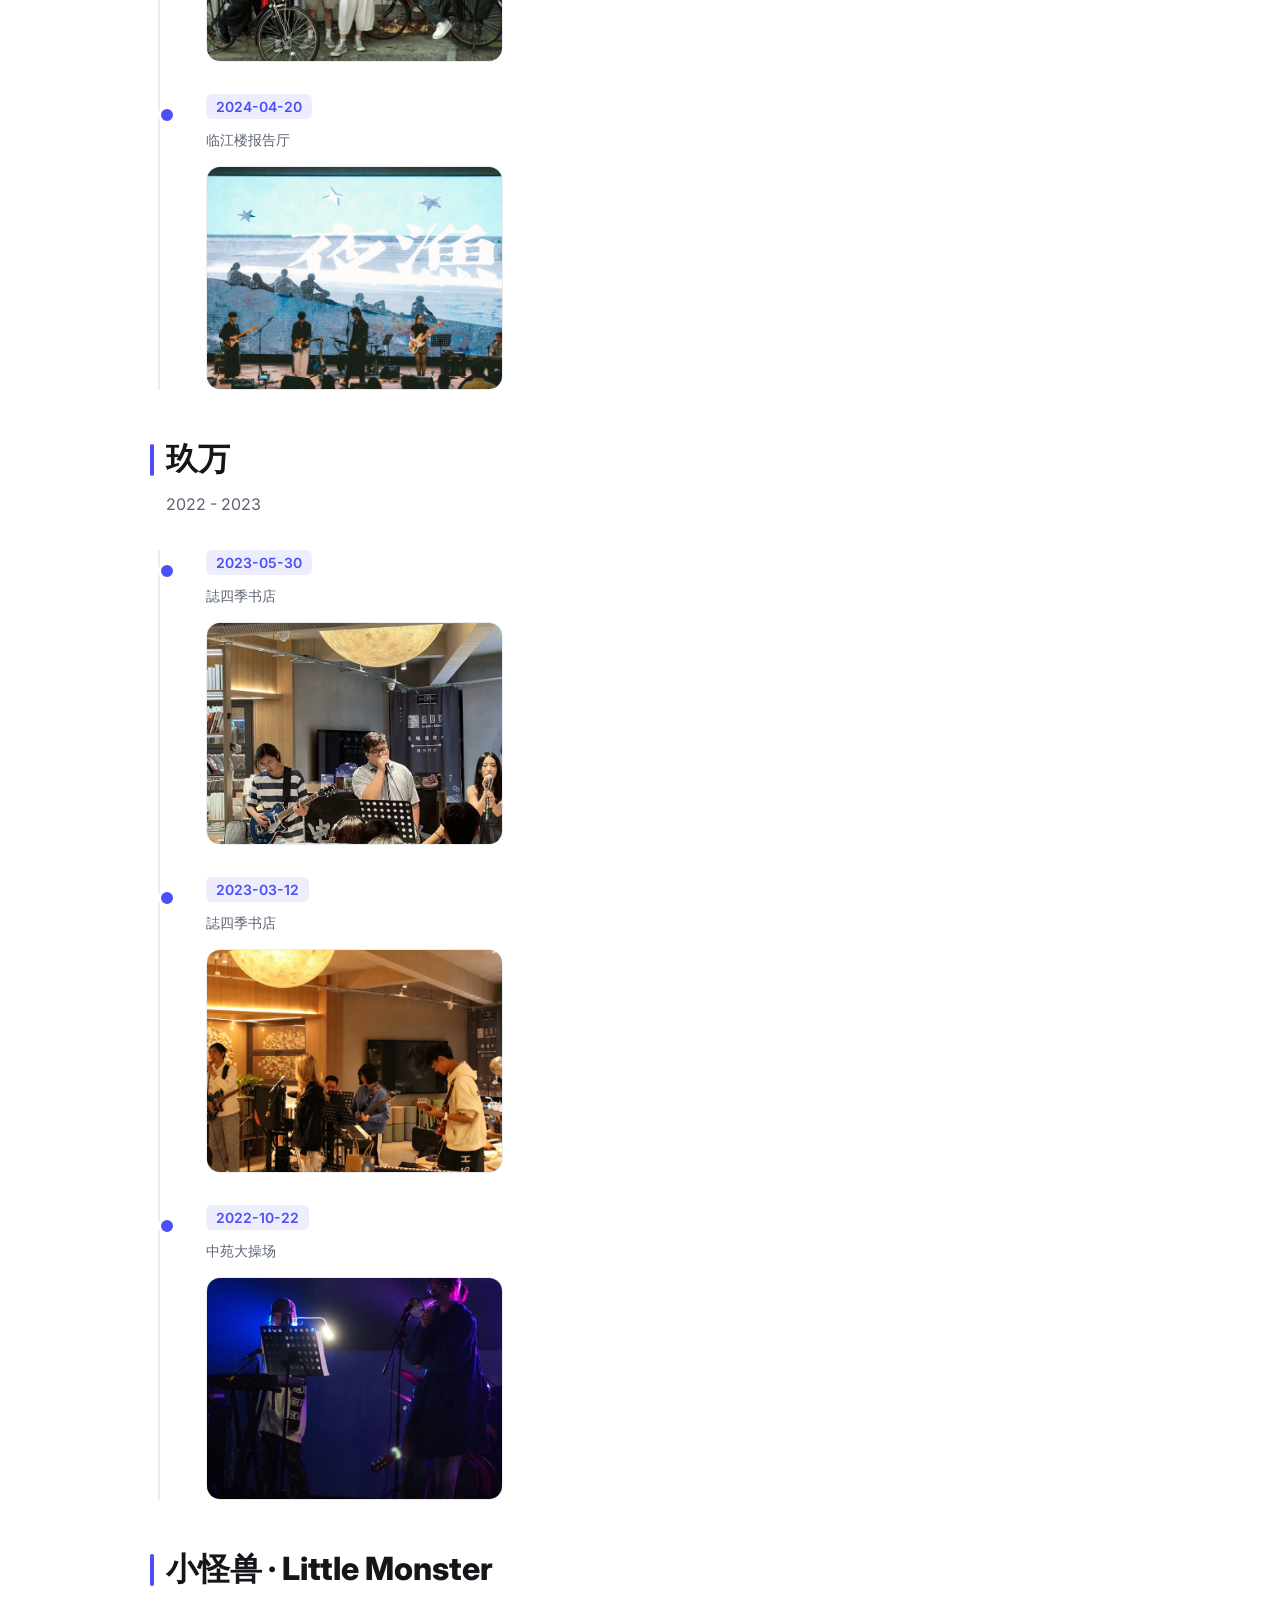
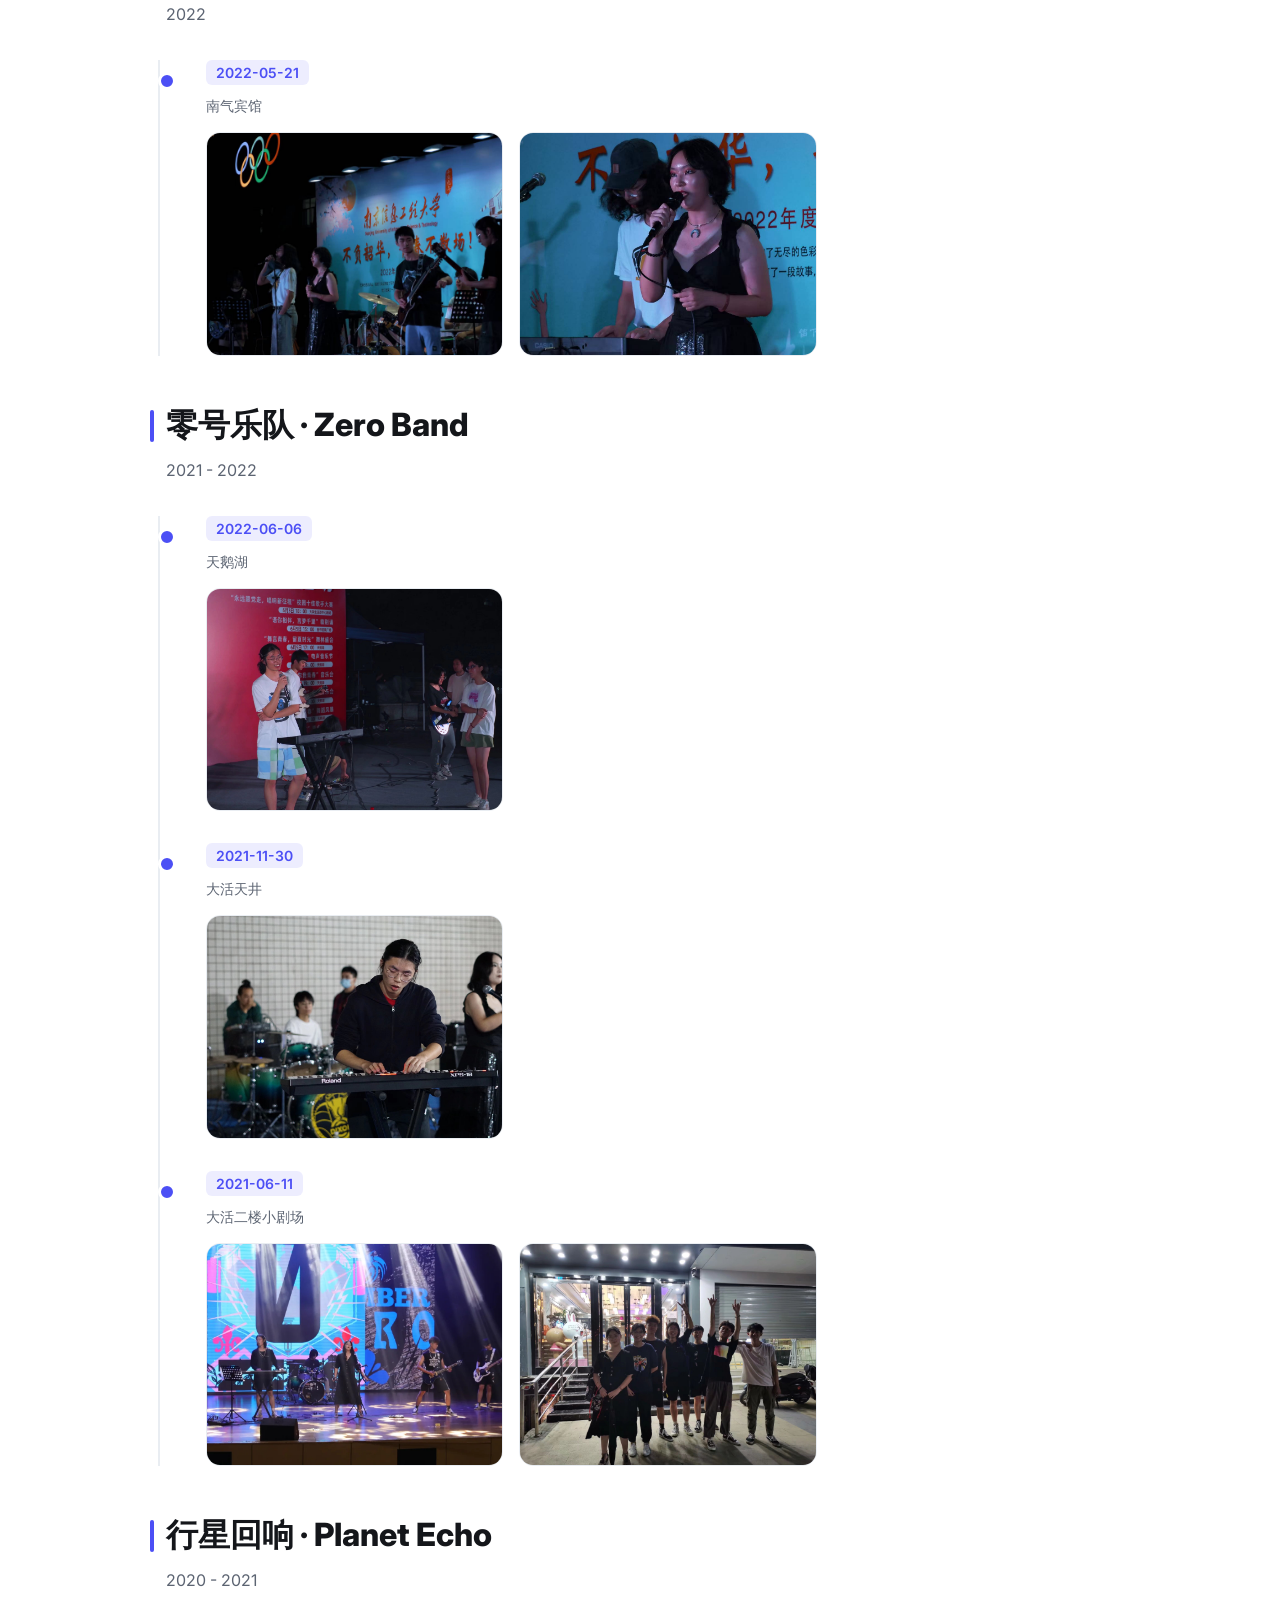
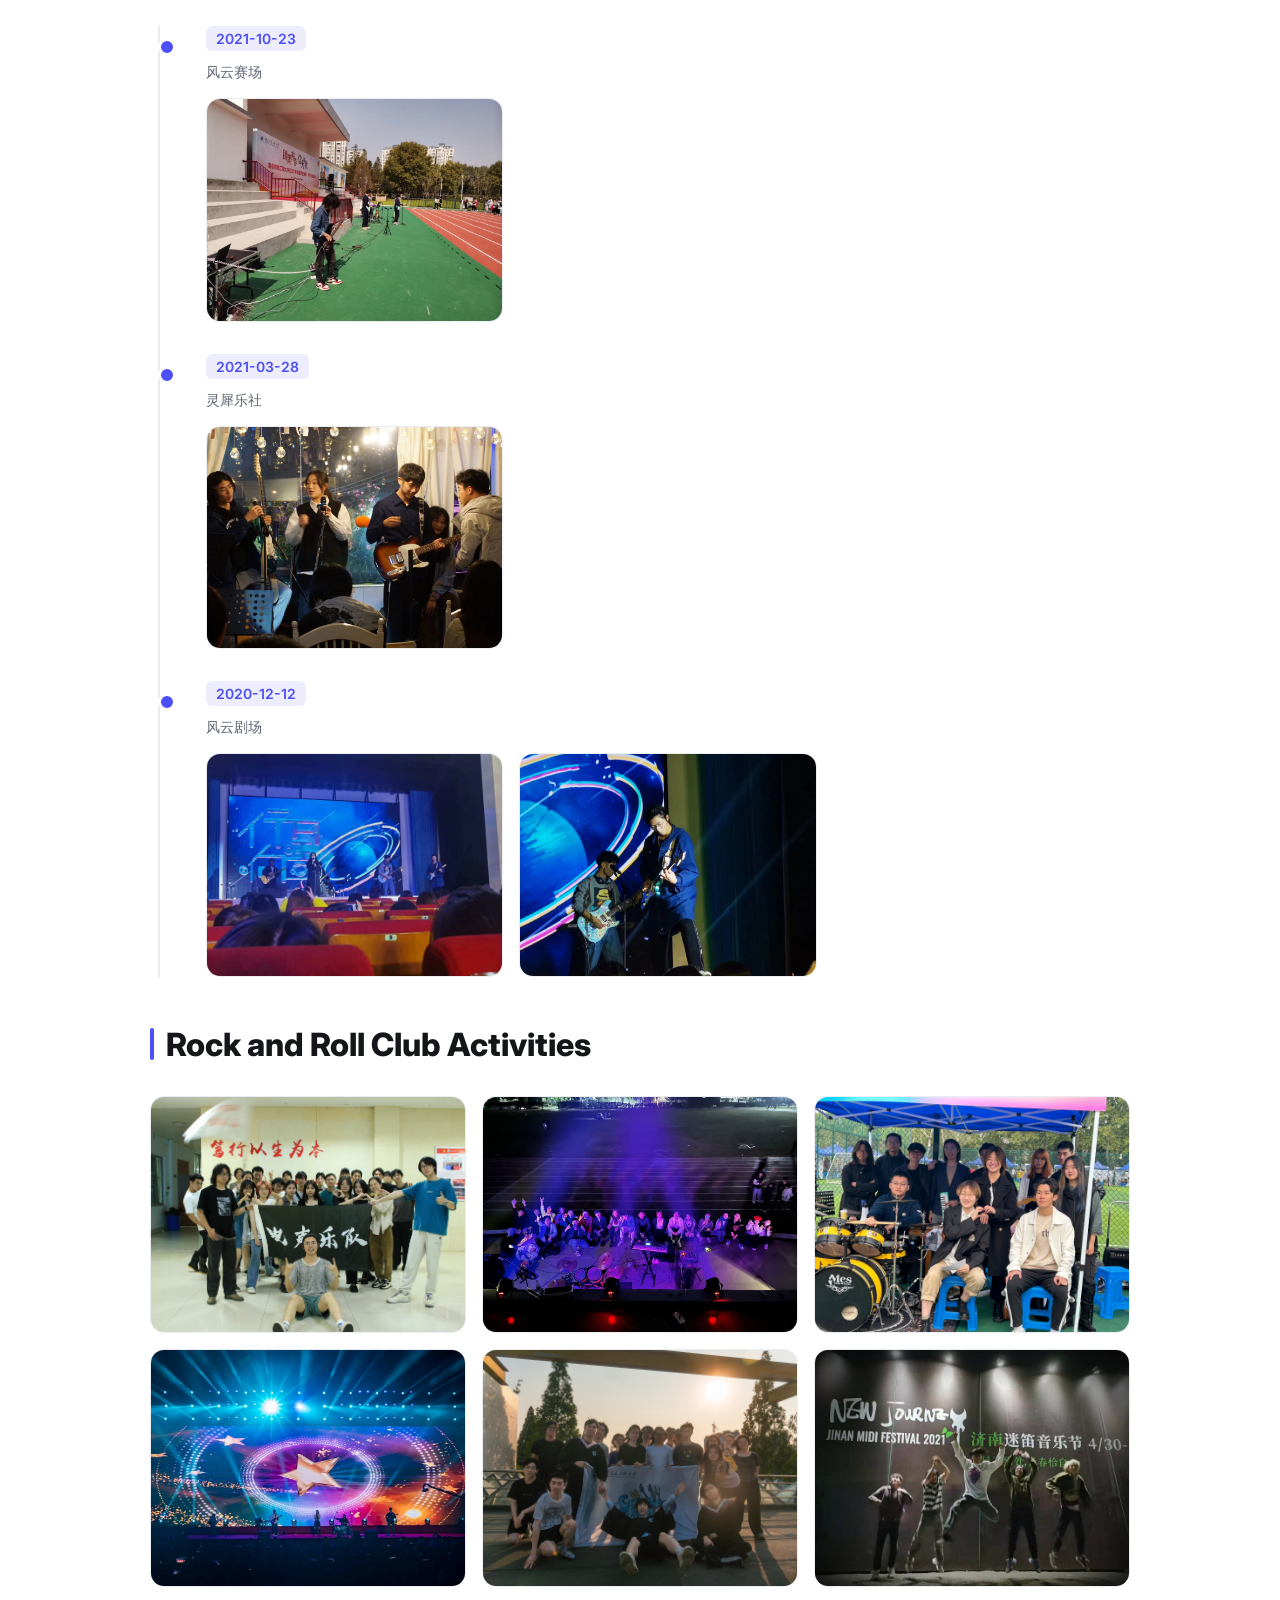
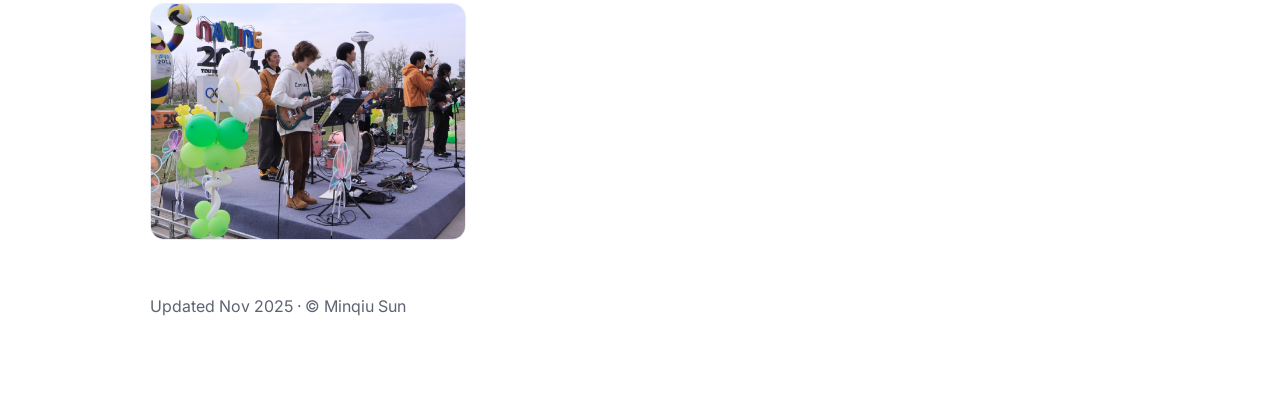
==== commit 4ce78e05: "V2.5" ====
--- a/performance.html
+++ b/performance.html
@@ -10,8 +10,8 @@
   <meta property="og:image" content="https://github.com/SunMinqiu.png" />
   <link href="https://fonts.googleapis.com/css2?family=Inter:wght@300;400;600;800&display=swap" rel="stylesheet">
   <style>
-    :root{ --text:#14161a; --muted:#5c6472; --accent:#4c4ff5; --bg:#ffffff; --line:#e9edf2; --bar-h:70px; --topbar-bg:color-mix(in srgb, #e3f2fd 85%, var(--bg)); }
-    @media (prefers-color-scheme: dark){ :root{ --text:#eef0f3; --muted:#a7adba; --accent:#8aa2ff; --bg:#0c0d11; --line:#1c1f28; --topbar-bg:color-mix(in srgb, #1e3a5f 75%, var(--bg)); } }
+    :root{ --text:#14161a; --muted:#5c6472; --accent:#4c4ff5; --bg:#ffffff; --line:#e9edf2; --bar-h:70px; --topbar-bg:rgba(227, 242, 253, 0.6); }
+    @media (prefers-color-scheme: dark){ :root{ --text:#eef0f3; --muted:#a7adba; --accent:#8aa2ff; --bg:#0c0d11; --line:#1c1f28; --topbar-bg:rgba(30, 58, 95, 0.5); } }
     html,body{margin:0; padding:0; background:var(--bg); color:var(--text); font-family:Inter,system-ui,-apple-system,Segoe UI,Roboto,Ubuntu,"Helvetica Neue",Arial,sans-serif;}
     .container{max-width:980px; margin:0 auto; padding:calc(var(--bar-h) + 36px) 24px 80px;}
     h1{font-size:42px; margin:0 0 6px;}
@@ -70,9 +70,9 @@
     @media (max-width:600px){ .lightbox-close{top:10px; right:10px; width:36px; height:36px; font-size:20px} .lightbox-nav{width:40px; height:40px; font-size:20px} .lightbox-prev{left:10px} .lightbox-next{right:10px} }
     
     /* table of contents */
-    .toc{background:color-mix(in srgb, var(--accent) 8%, transparent); border:2px solid var(--accent); border-radius:16px; padding:24px 32px; margin:32px 0 48px; display:flex; flex-direction:column; gap:16px}
+    .toc{background:color-mix(in srgb, var(--accent) 8%, transparent); border:none; border-radius:16px; padding:24px 32px; margin:32px 0 48px; display:flex; flex-direction:column; gap:16px}
     .toc-title{font-size:20px; font-weight:800; color:var(--text); margin:0 0 8px; display:flex; align-items:center; gap:10px}
-    .toc-title::before{content:'📑'; font-size:24px}
+    .toc-title::before{content:''; font-size:24px}
     .toc-links{display:flex; gap:24px; flex-wrap:wrap}
     .toc-link{display:inline-flex; align-items:center; padding:12px 24px; background:var(--bg); border:2px solid var(--line); border-radius:10px; color:var(--text); font-weight:600; font-size:16px; text-decoration:none; transition:all 0.2s; box-shadow:0 2px 8px color-mix(in srgb, var(--text) 4%, transparent)}
     .toc-link:hover{background:var(--accent); color:var(--bg); border-color:var(--accent); transform:translateY(-2px); box-shadow:0 4px 12px color-mix(in srgb, var(--accent) 30%, transparent); text-decoration:none}
@@ -101,7 +101,7 @@
 
   <main class="container">
     <header>
-      <h1>Bands Performances · Rock and Roll Club Activities</h1>
+      <h1>My Performances Area</h1>
     </header>
 
     <!-- Table of Contents -->
@@ -115,9 +115,10 @@
 
     <section id="bands" class="gallery-section">
       <h2 class="section-title">My Bands Performances</h2>
+
       <!-- Teetotalism -->
       <section class="band-section">
-        <h2 class="band-title">Teetotalism</h2>
+        <h2 class="band-title">Teetotalism · 绝对禁酒主义</h2>
         <p class="band-subtitle">2023 - 2024</p>
         <div class="timeline">
           <div class="timeline-item">
@@ -151,7 +152,7 @@
             <div class="timeline-location">梅园新村社区</div>
             <div class="grid">
               <div class="card">
-                <img class="thumb" src="/assets/端午.jpg" alt="Teetotalism Performance">
+                <img class="thumb" src="/assets/端午.jpg" alt="夜渔 Performance">
               </div>
             </div>
           </div>
@@ -204,7 +205,7 @@
 
       <!-- 小怪兽 -->
       <section class="band-section">
-        <h2 class="band-title">小怪兽</h2>
+        <h2 class="band-title">小怪兽 · Little Monster</h2>
         <p class="band-subtitle">2022</p>
         <div class="timeline">
           <div class="timeline-item">
@@ -224,7 +225,7 @@
 
       <!-- 零号乐队 -->
       <section class="band-section">
-        <h2 class="band-title">零号乐队</h2>
+        <h2 class="band-title">零号乐队 · Zero Band</h2>
         <p class="band-subtitle">2021 - 2022</p>
         <div class="timeline">
           <div class="timeline-item">
@@ -262,7 +263,7 @@
 
       <!-- 行星回响 -->
       <section class="band-section">
-        <h2 class="band-title">行星回响</h2>
+        <h2 class="band-title">行星回响 · Planet Echo</h2>
         <p class="band-subtitle">2020 - 2021</p>
         <div class="timeline">
           <div class="timeline-item">
@@ -323,9 +324,6 @@
         </div>
         <div class="card">
           <img class="thumb" src="/assets/马拉松.jpg" alt="Club Activity">
-        </div>
-        <div class="card">
-          <img class="thumb" src="/assets/20231120.jpg" alt="Club Activity">
         </div>
       </div>
     </section>
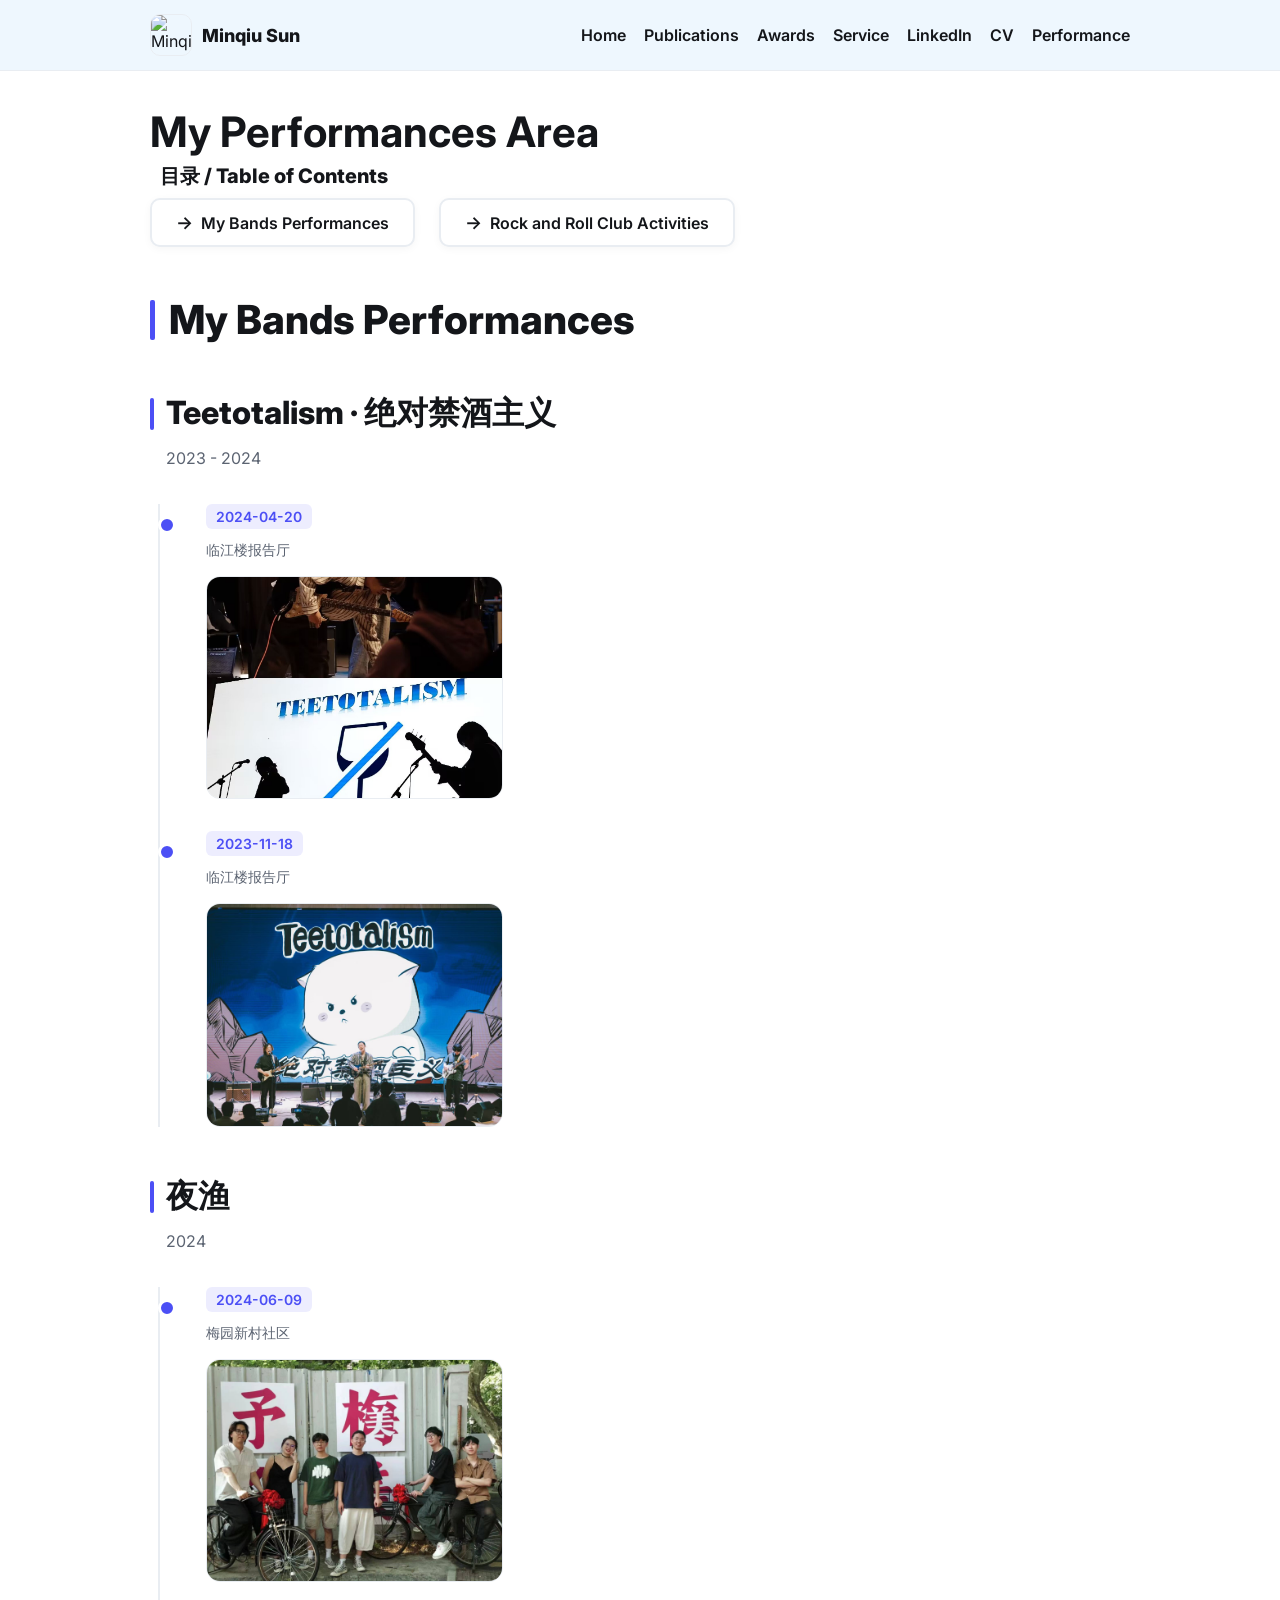
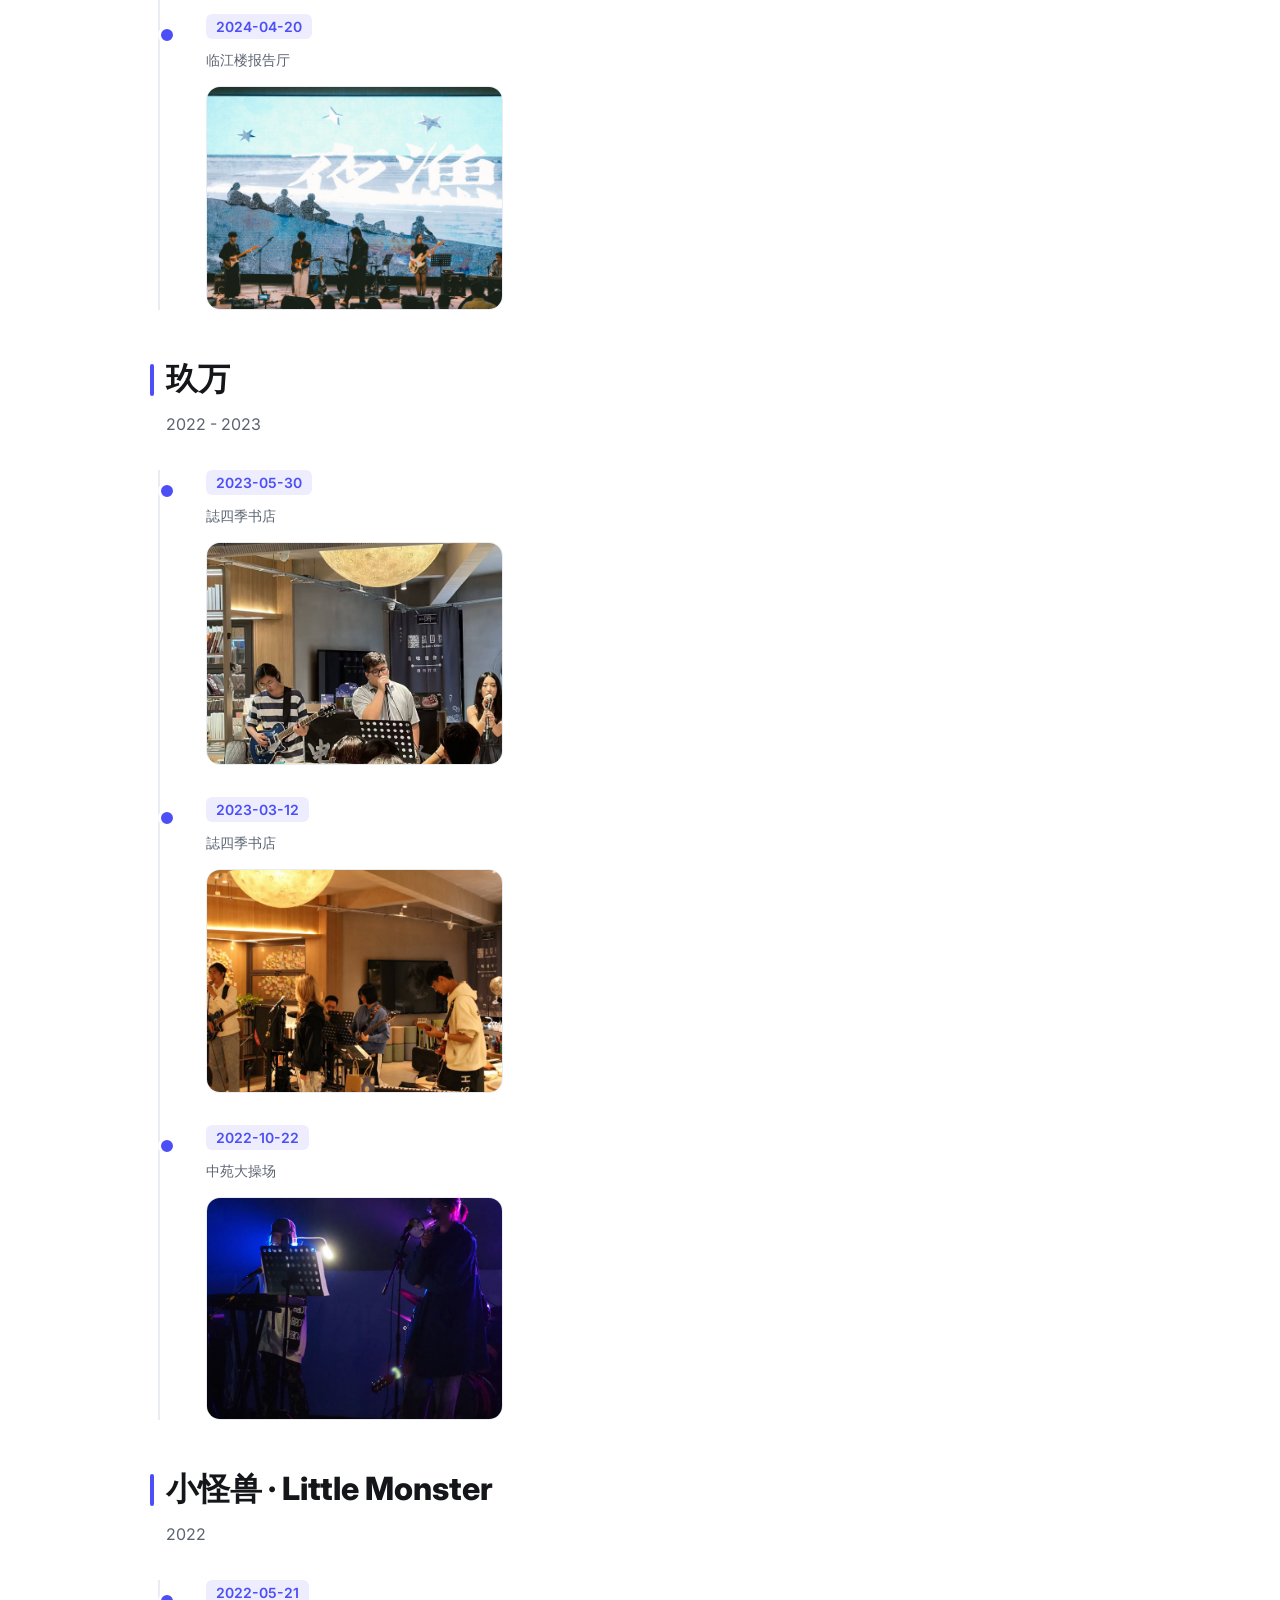
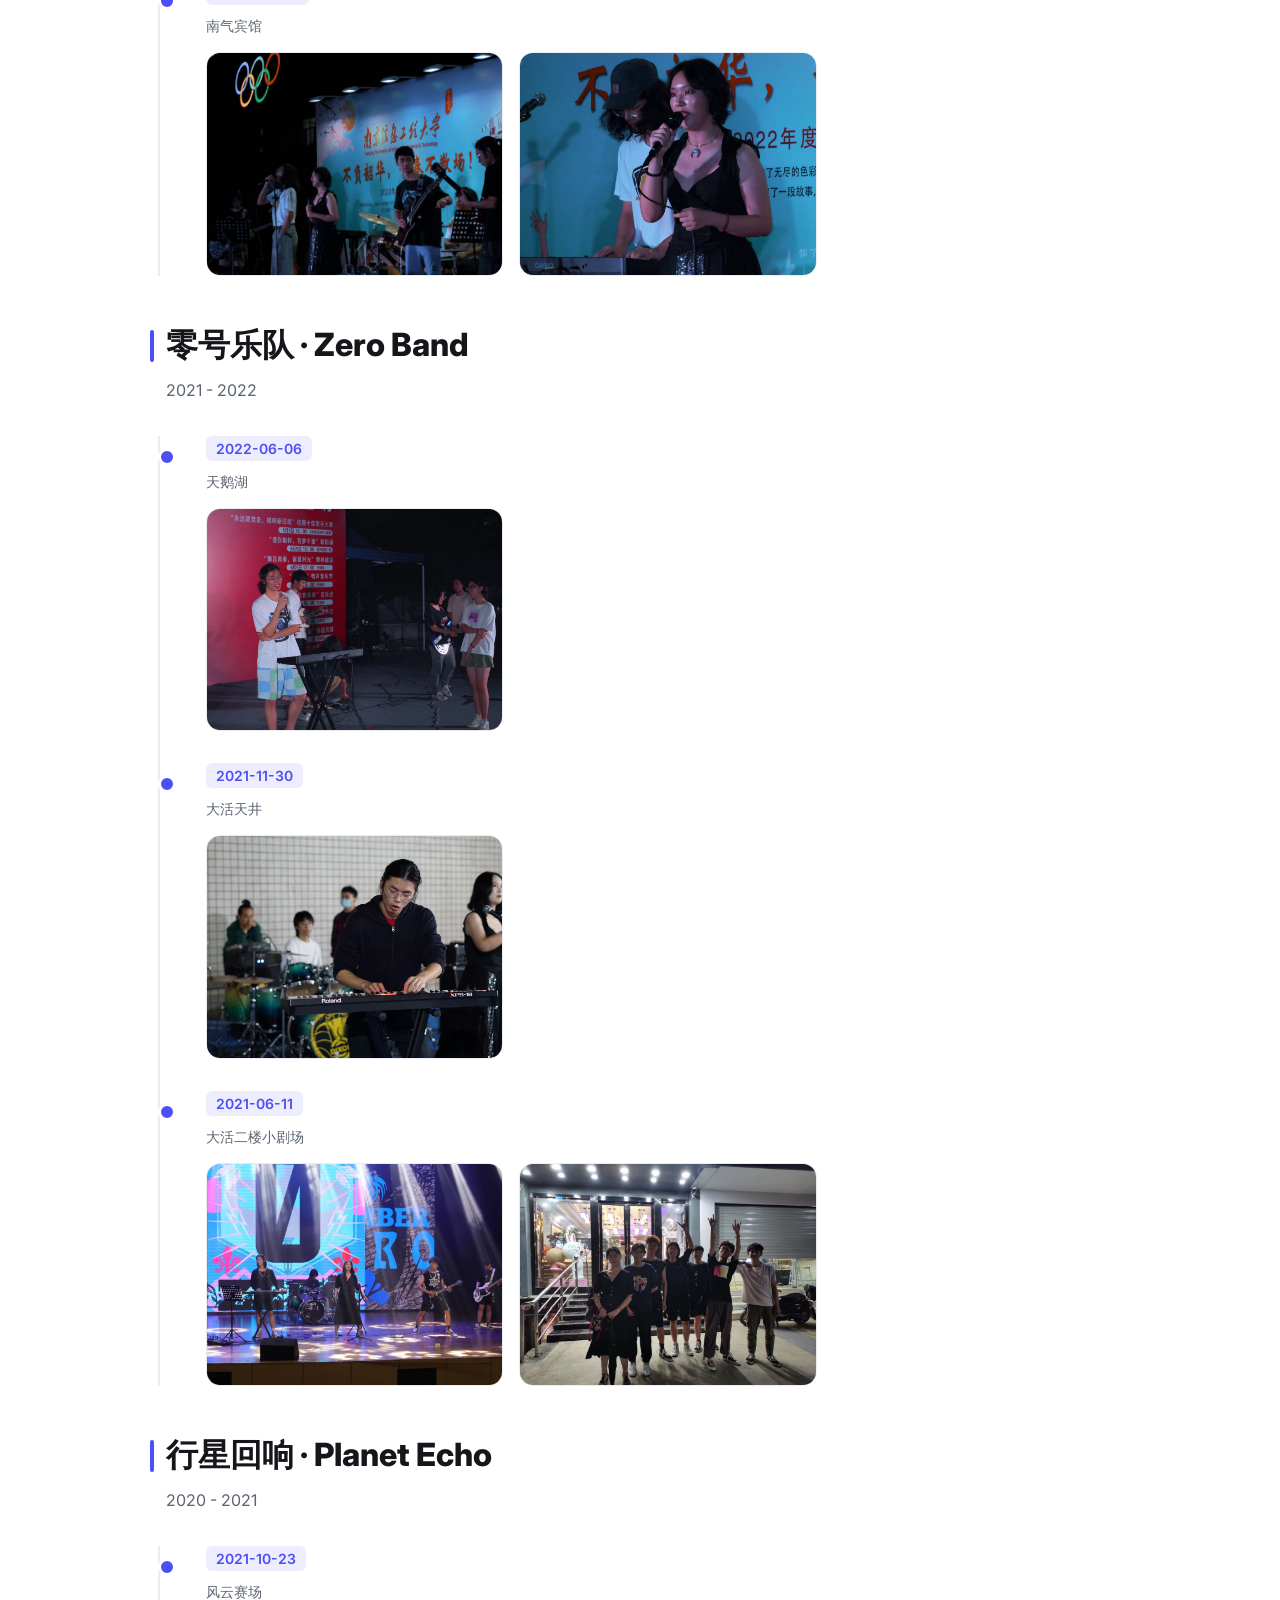
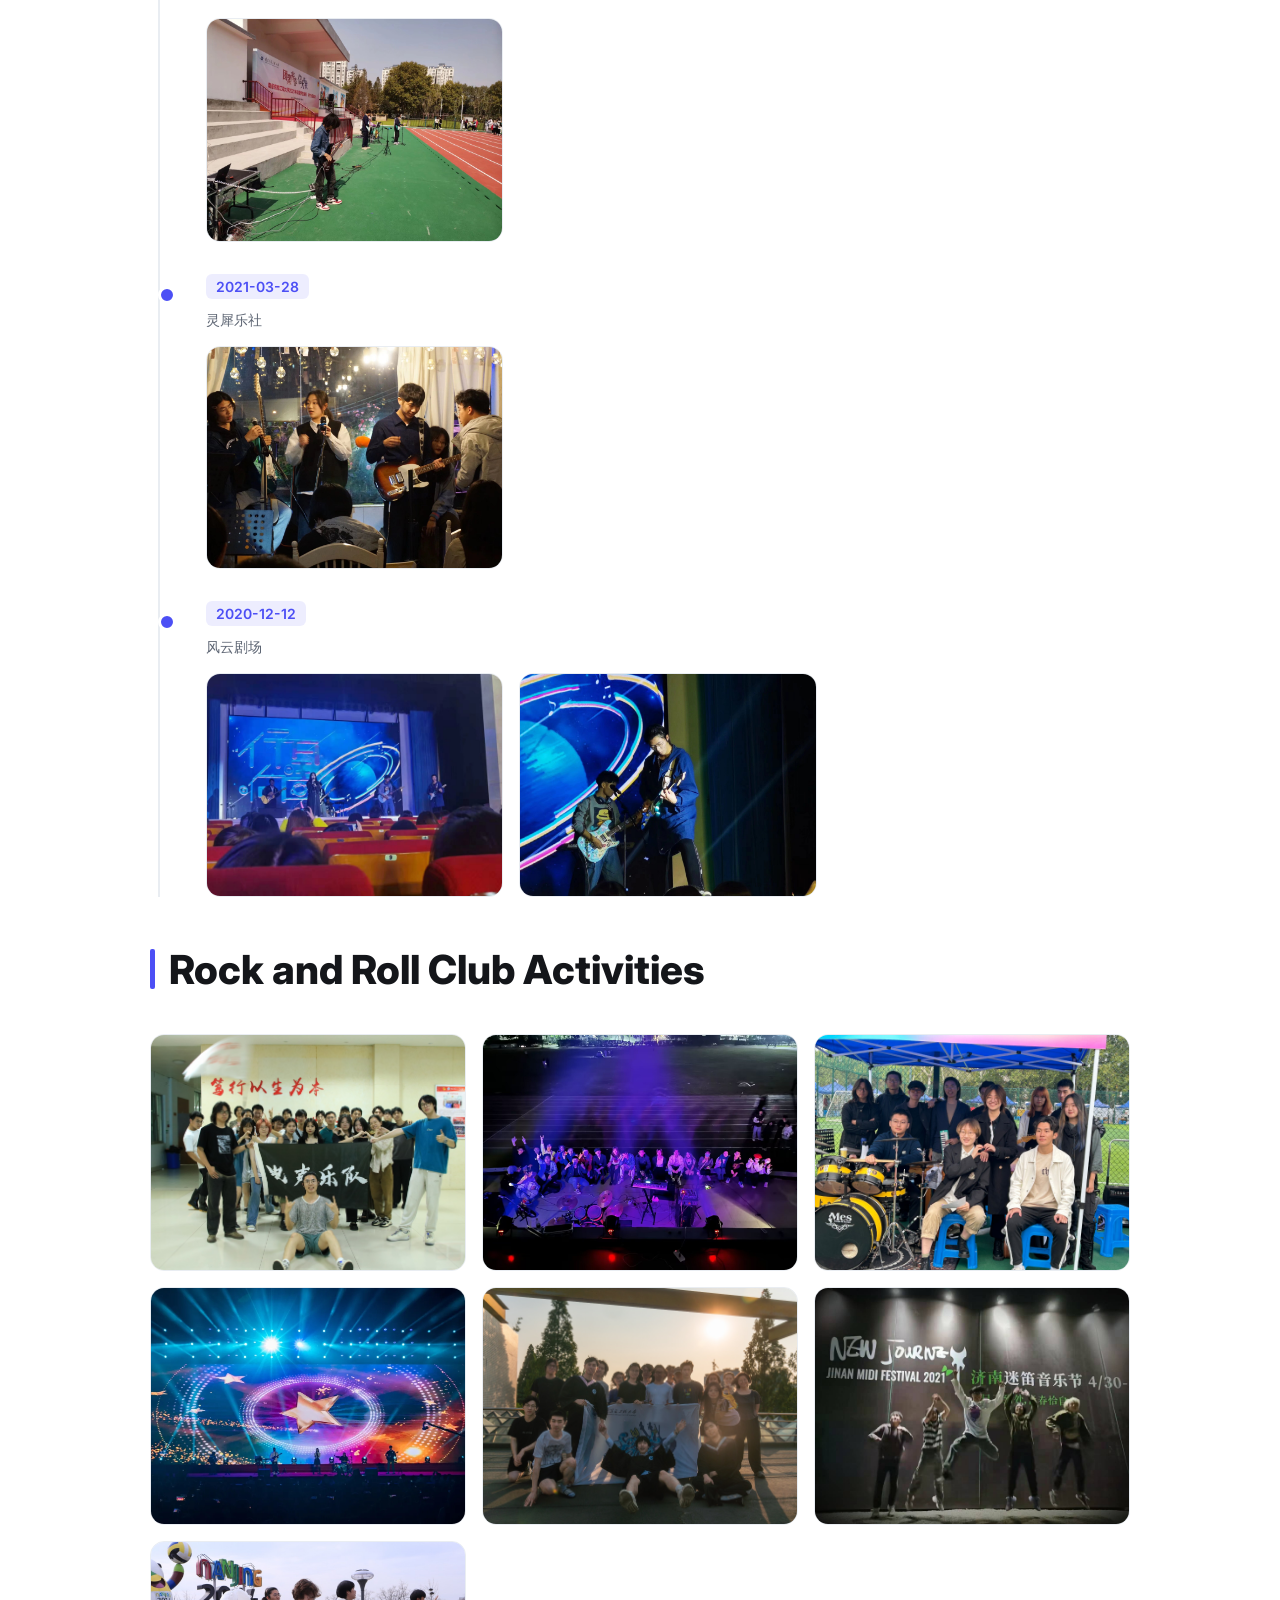
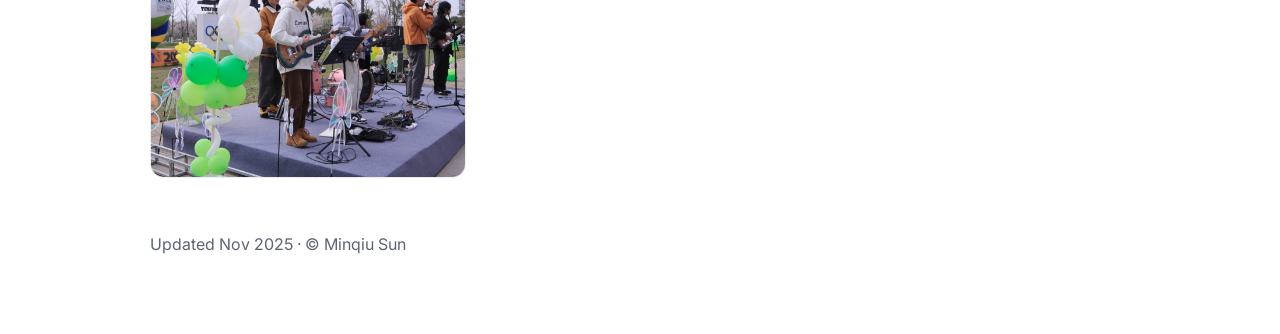
==== commit e4cfece5: "V2.5" ====
--- a/performance.html
+++ b/performance.html
@@ -35,8 +35,9 @@
     
     /* gallery section */
     .gallery-section{margin:48px 0; scroll-margin-top:calc(var(--bar-h) + 12px)}
-    .section-title{font-size:32px; font-weight:800; margin:0 0 32px; color:var(--text); display:flex; align-items:center; gap:12px}
-    .section-title::before{content:''; width:4px; height:32px; background:var(--accent); border-radius:2px}
+    .section-title{font-size:40px; font-weight:800; margin:0 0 40px; color:var(--text); display:flex; align-items:center; gap:14px}
+    .section-title::before{content:''; width:5px; height:40px; background:var(--accent); border-radius:2px}
+    @media (max-width:600px){ .section-title{font-size:32px} .section-title::before{height:32px} }
     
     /* timeline */
     .timeline{position:relative; padding-left:32px; margin-top:24px}
@@ -70,7 +71,7 @@
     @media (max-width:600px){ .lightbox-close{top:10px; right:10px; width:36px; height:36px; font-size:20px} .lightbox-nav{width:40px; height:40px; font-size:20px} .lightbox-prev{left:10px} .lightbox-next{right:10px} }
     
     /* table of contents */
-    .toc{background:color-mix(in srgb, var(--accent) 8%, transparent); border:none; border-radius:16px; padding:24px 32px; margin:32px 0 48px; display:flex; flex-direction:column; gap:16px}
+    /* .toc{background:color-mix(in srgb, var(--accent) 8%, transparent); border:none; border-radius:16px; padding:24px 32px; margin:32px 0 48px; display:flex; flex-direction:column; gap:16px} */
     .toc-title{font-size:20px; font-weight:800; color:var(--text); margin:0 0 8px; display:flex; align-items:center; gap:10px}
     .toc-title::before{content:''; font-size:24px}
     .toc-links{display:flex; gap:24px; flex-wrap:wrap}
@@ -303,6 +304,7 @@
     <!-- Club Section -->
     <section id="club" class="gallery-section">
       <h2 class="section-title">Rock and Roll Club Activities</h2>
+
       <div class="grid">
         <div class="card">
           <img class="thumb" src="/assets/合影.jpg" alt="Club Activity">
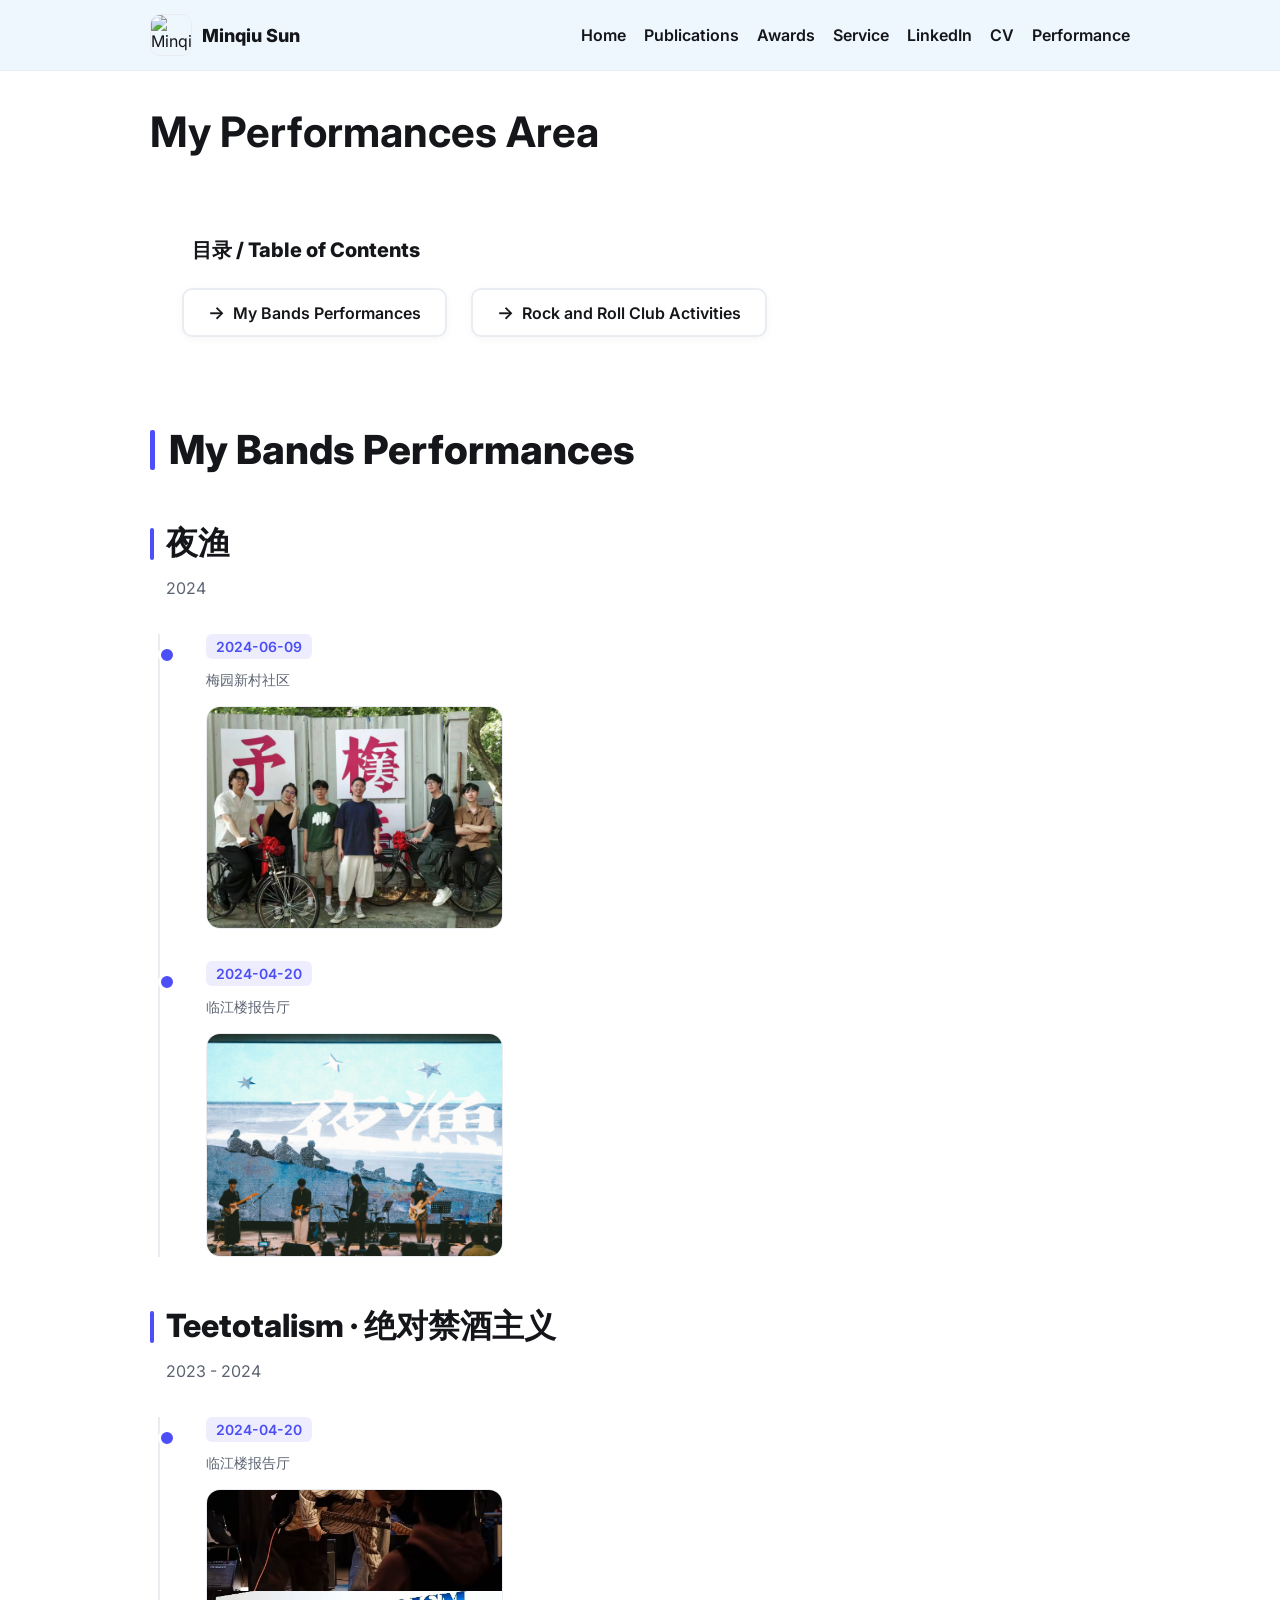
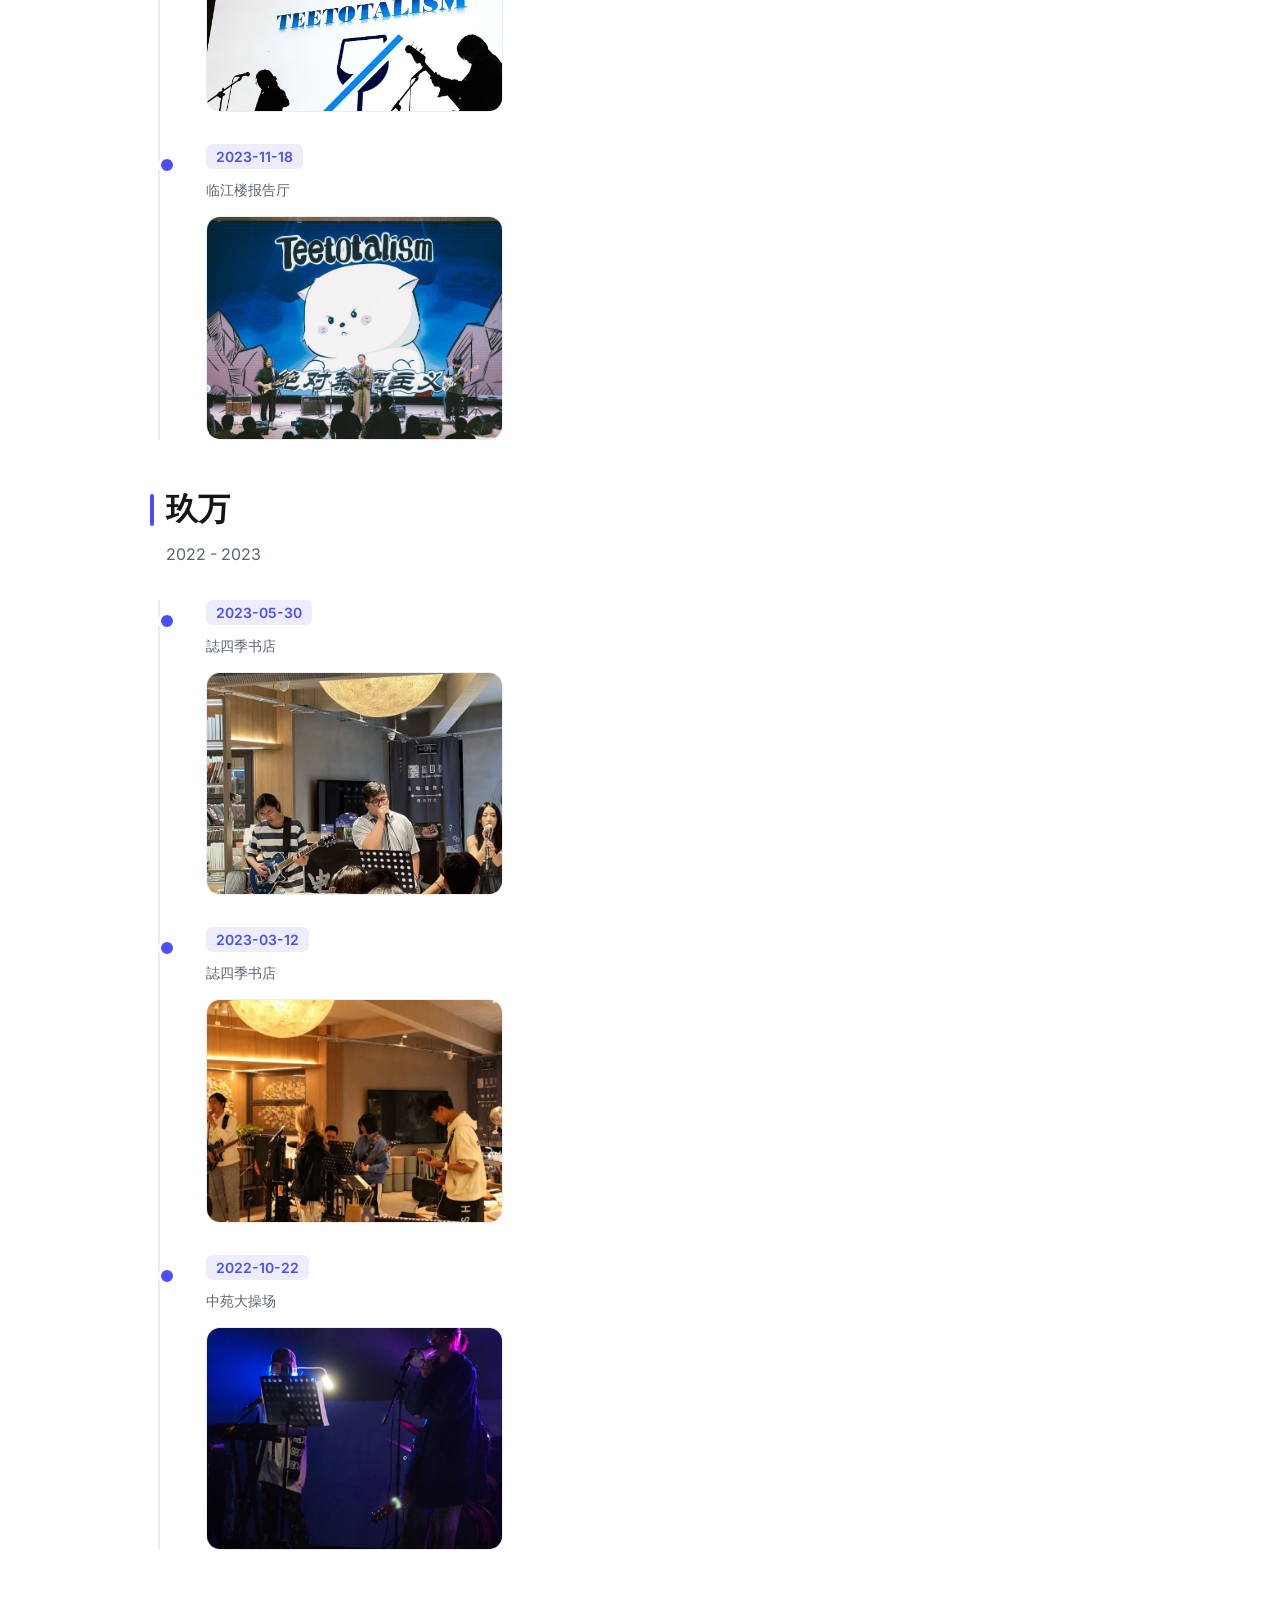
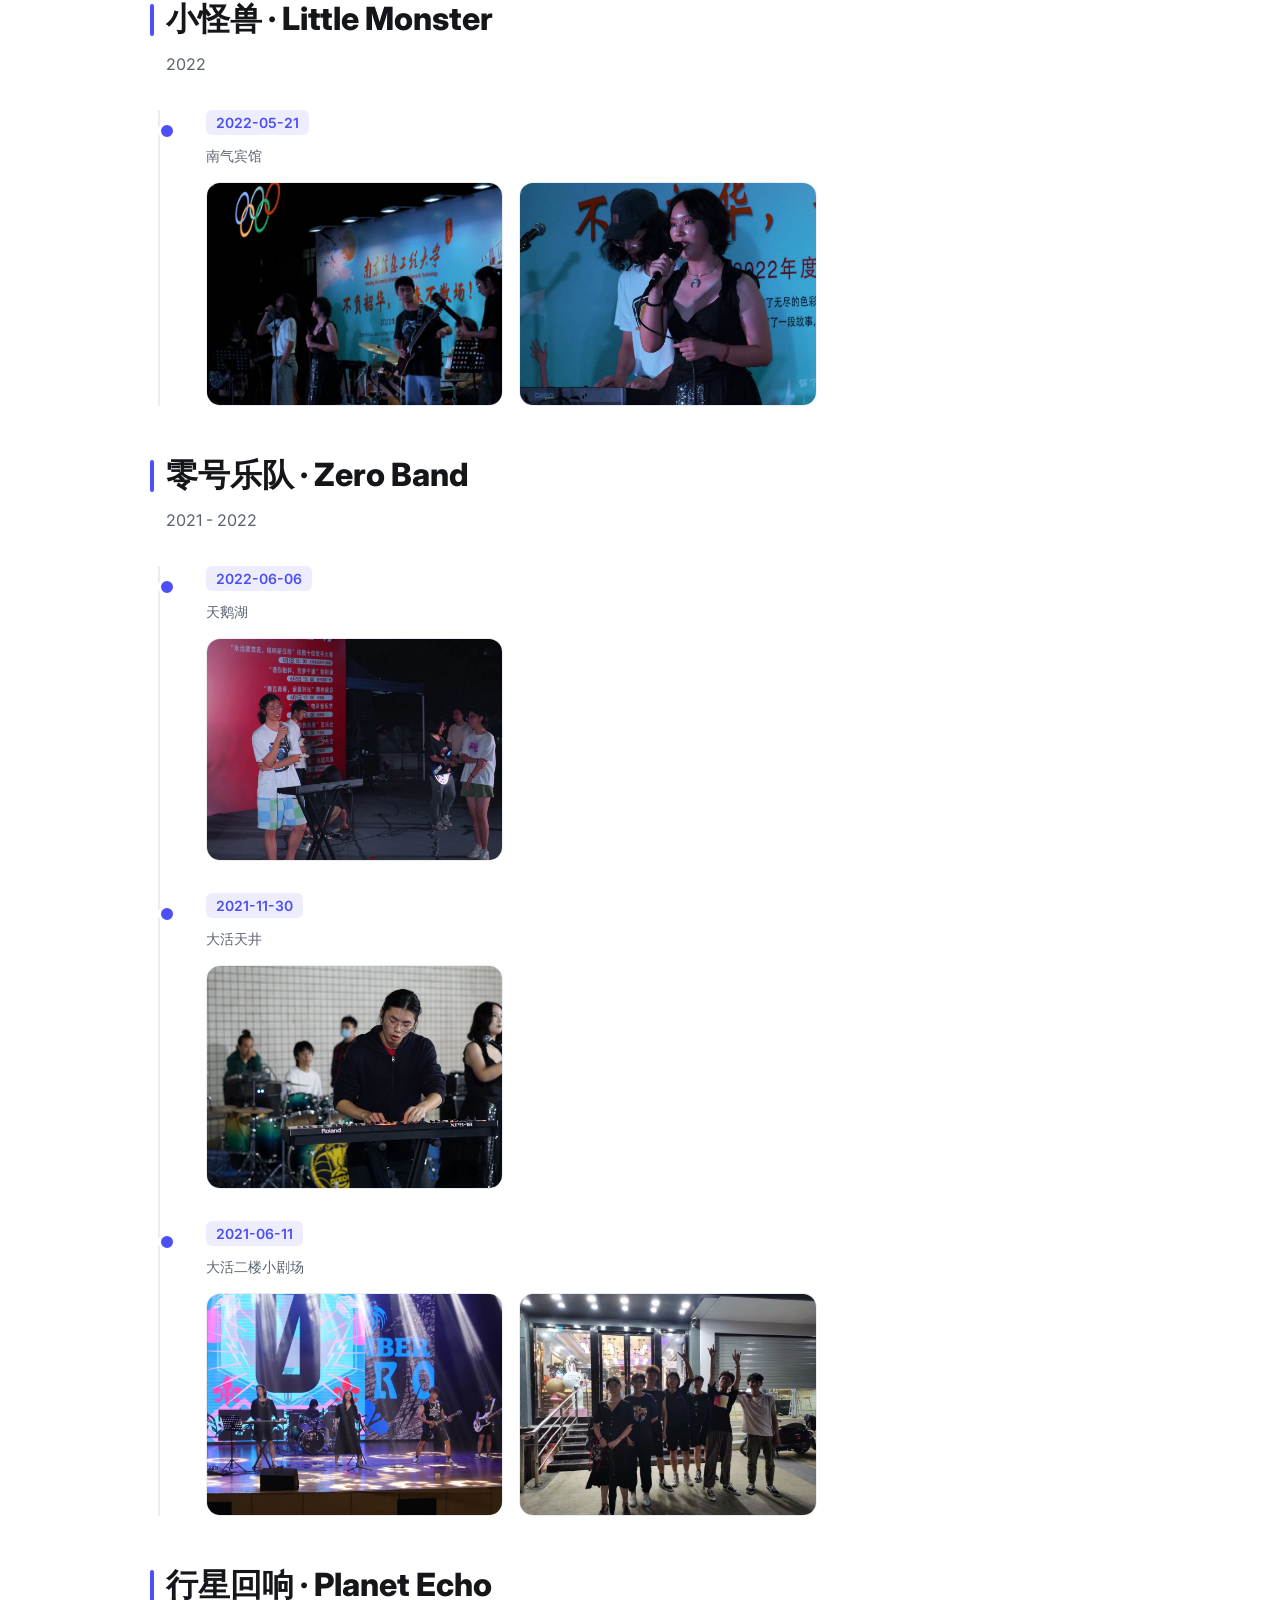
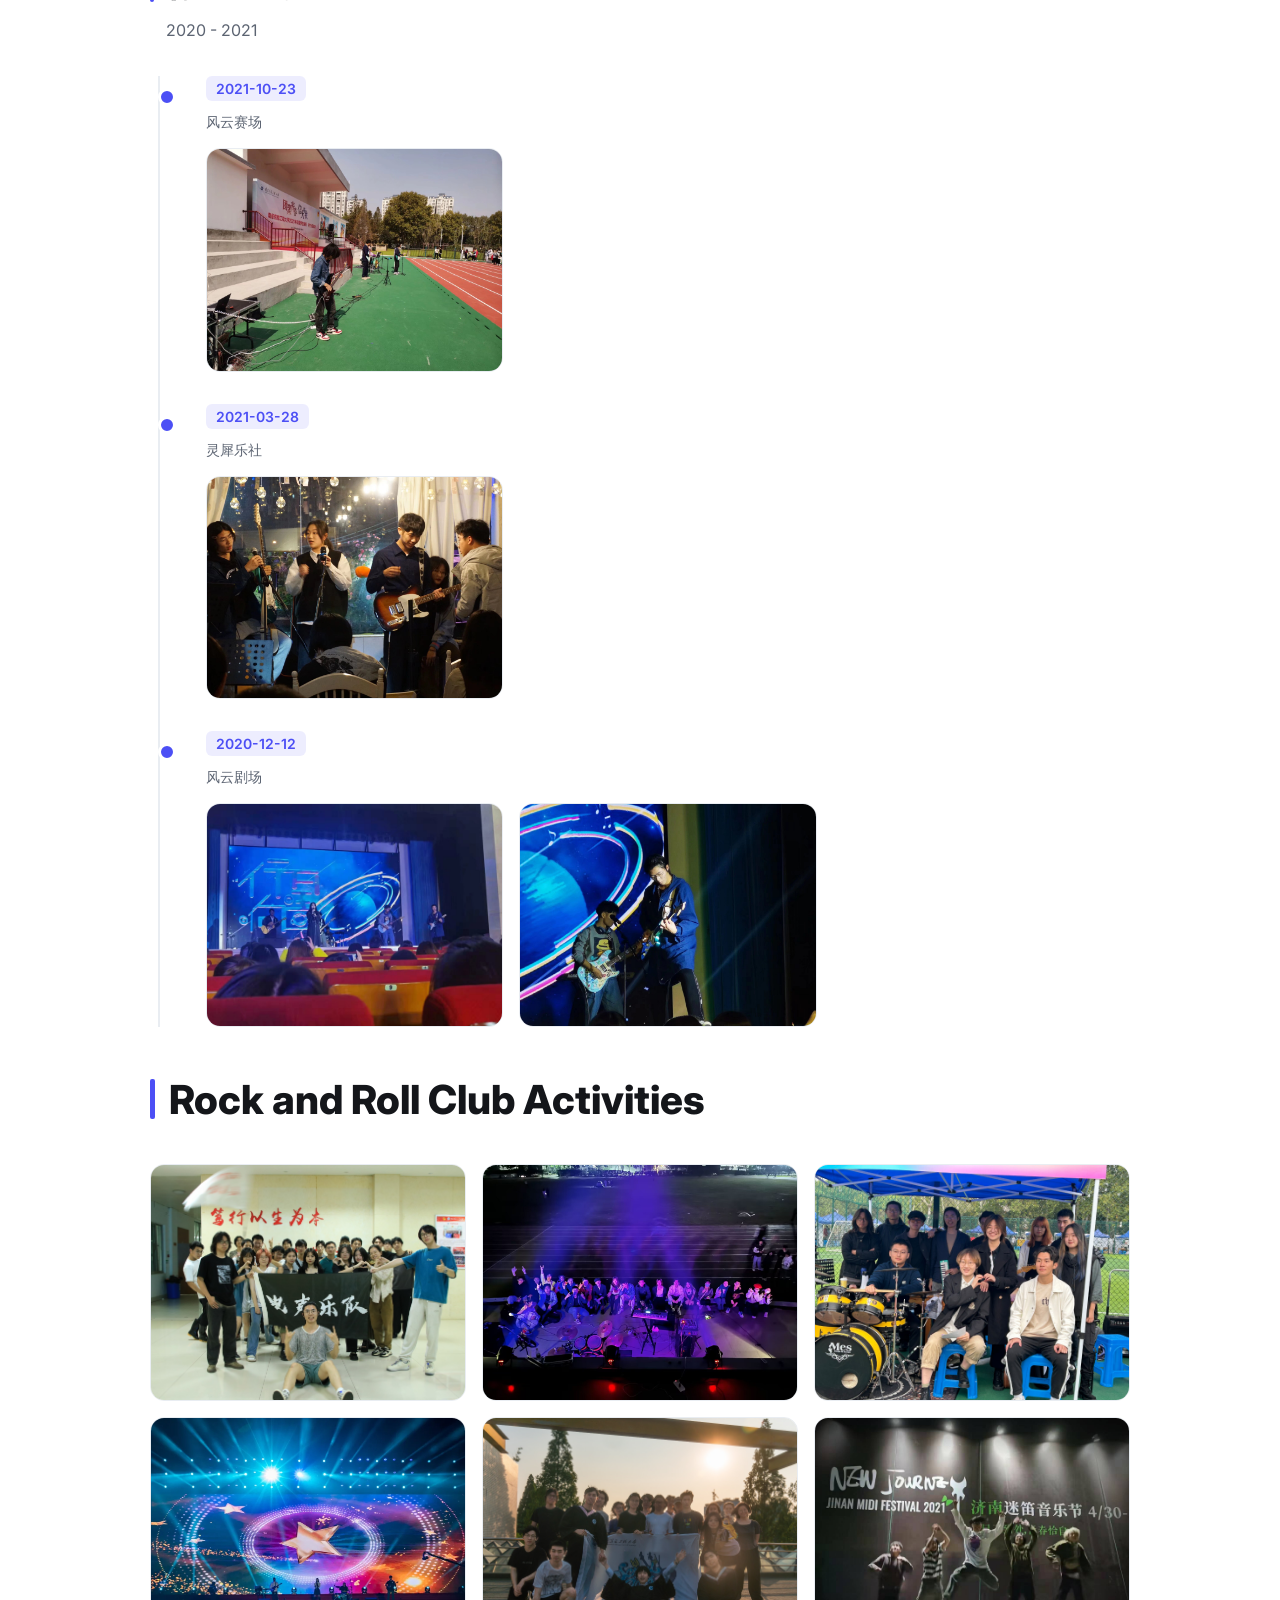
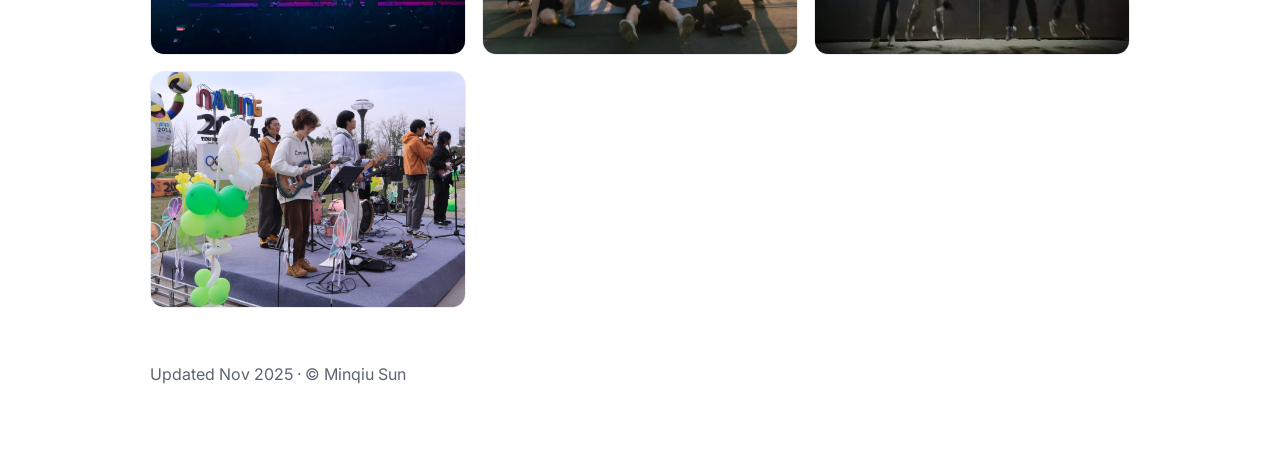
==== commit 7024b3e2: "V2.6" ====
--- a/performance.html
+++ b/performance.html
@@ -71,14 +71,14 @@
     @media (max-width:600px){ .lightbox-close{top:10px; right:10px; width:36px; height:36px; font-size:20px} .lightbox-nav{width:40px; height:40px; font-size:20px} .lightbox-prev{left:10px} .lightbox-next{right:10px} }
     
     /* table of contents */
-    /* .toc{background:color-mix(in srgb, var(--accent) 8%, transparent); border:none; border-radius:16px; padding:24px 32px; margin:32px 0 48px; display:flex; flex-direction:column; gap:16px} */
+    .toc{background:transparent; border:none; border-radius:16px; padding:24px 32px; margin:56px 0 64px; display:flex; flex-direction:column; gap:16px}
     .toc-title{font-size:20px; font-weight:800; color:var(--text); margin:0 0 8px; display:flex; align-items:center; gap:10px}
     .toc-title::before{content:''; font-size:24px}
     .toc-links{display:flex; gap:24px; flex-wrap:wrap}
     .toc-link{display:inline-flex; align-items:center; padding:12px 24px; background:var(--bg); border:2px solid var(--line); border-radius:10px; color:var(--text); font-weight:600; font-size:16px; text-decoration:none; transition:all 0.2s; box-shadow:0 2px 8px color-mix(in srgb, var(--text) 4%, transparent)}
     .toc-link:hover{background:var(--accent); color:var(--bg); border-color:var(--accent); transform:translateY(-2px); box-shadow:0 4px 12px color-mix(in srgb, var(--accent) 30%, transparent); text-decoration:none}
     .toc-link::before{content:'→'; margin-right:8px; font-size:18px}
-    @media (max-width:600px){ .toc{padding:20px 24px; margin:24px 0 32px} .toc-title{font-size:18px} .toc-links{flex-direction:column; gap:12px} .toc-link{width:100%; justify-content:center} }
+    @media (max-width:600px){ .toc{padding:20px 24px; margin:40px 0 48px} .toc-title{font-size:18px} .toc-links{flex-direction:column; gap:12px} .toc-link{width:100%; justify-content:center} }
   </style>
 </head>
 <body>
@@ -117,6 +117,32 @@
     <section id="bands" class="gallery-section">
       <h2 class="section-title">My Bands Performances</h2>
 
+      <!-- 夜渔 -->
+      <section class="band-section">
+        <h2 class="band-title">夜渔</h2>
+        <p class="band-subtitle">2024</p>
+        <div class="timeline">
+          <div class="timeline-item">
+            <span class="timeline-date">2024-06-09</span>
+            <div class="timeline-location">梅园新村社区</div>
+            <div class="grid">
+              <div class="card">
+                <img class="thumb" src="/assets/端午.jpg" alt="夜渔 Performance">
+              </div>
+            </div>
+          </div>
+          <div class="timeline-item">
+            <span class="timeline-date">2024-04-20</span>
+            <div class="timeline-location">临江楼报告厅</div>
+            <div class="grid">
+              <div class="card">
+                <img class="thumb" src="/assets/夜渔.jpg" alt="夜渔 Performance">
+              </div>
+            </div>
+          </div>
+        </div>
+      </section>
+
       <!-- Teetotalism -->
       <section class="band-section">
         <h2 class="band-title">Teetotalism · 绝对禁酒主义</h2>
@@ -137,32 +163,6 @@
             <div class="grid">
               <div class="card">
                 <img class="thumb" src="/assets/Teetotalism.jpg" alt="Teetotalism Performance">
-              </div>
-            </div>
-          </div>
-        </div>
-      </section>
-
-      <!-- 夜渔 -->
-      <section class="band-section">
-        <h2 class="band-title">夜渔</h2>
-        <p class="band-subtitle">2024</p>
-        <div class="timeline">
-          <div class="timeline-item">
-            <span class="timeline-date">2024-06-09</span>
-            <div class="timeline-location">梅园新村社区</div>
-            <div class="grid">
-              <div class="card">
-                <img class="thumb" src="/assets/端午.jpg" alt="夜渔 Performance">
-              </div>
-            </div>
-          </div>
-          <div class="timeline-item">
-            <span class="timeline-date">2024-04-20</span>
-            <div class="timeline-location">临江楼报告厅</div>
-            <div class="grid">
-              <div class="card">
-                <img class="thumb" src="/assets/夜渔.jpg" alt="夜渔 Performance">
               </div>
             </div>
           </div>
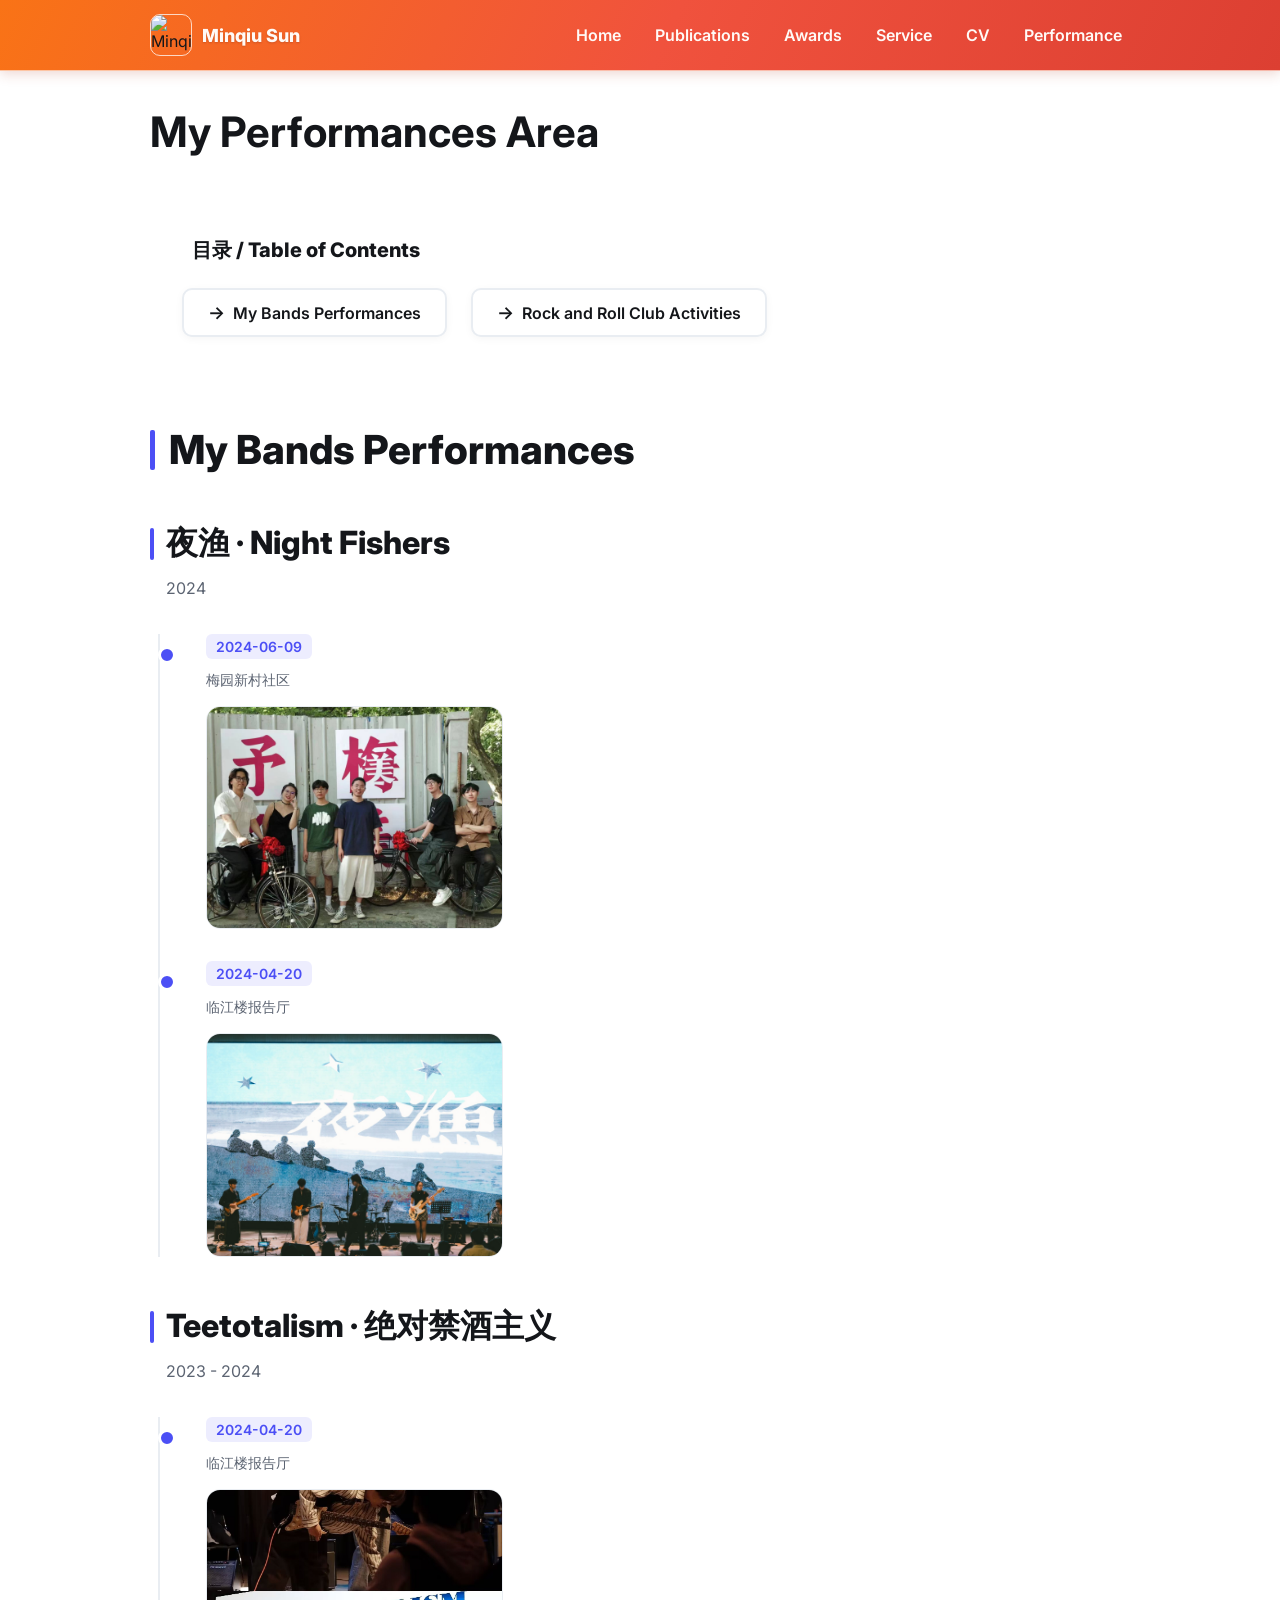
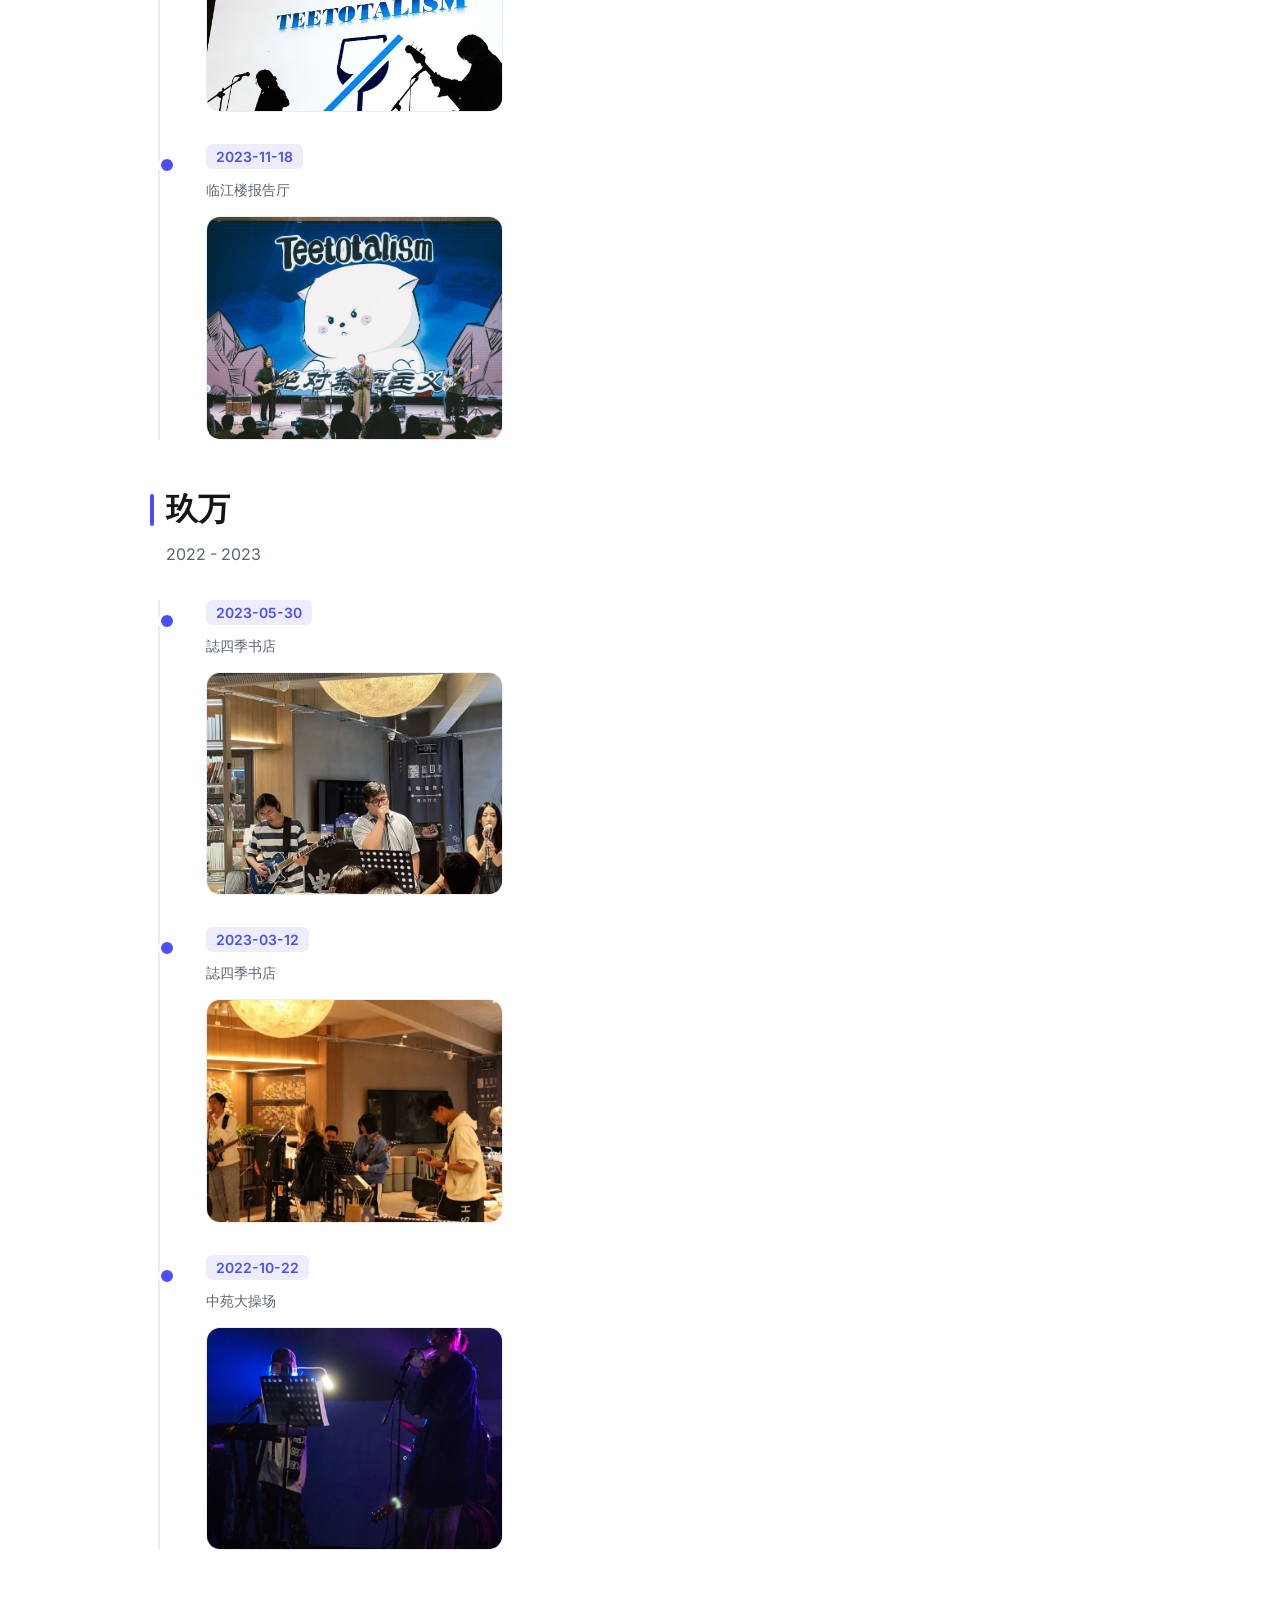
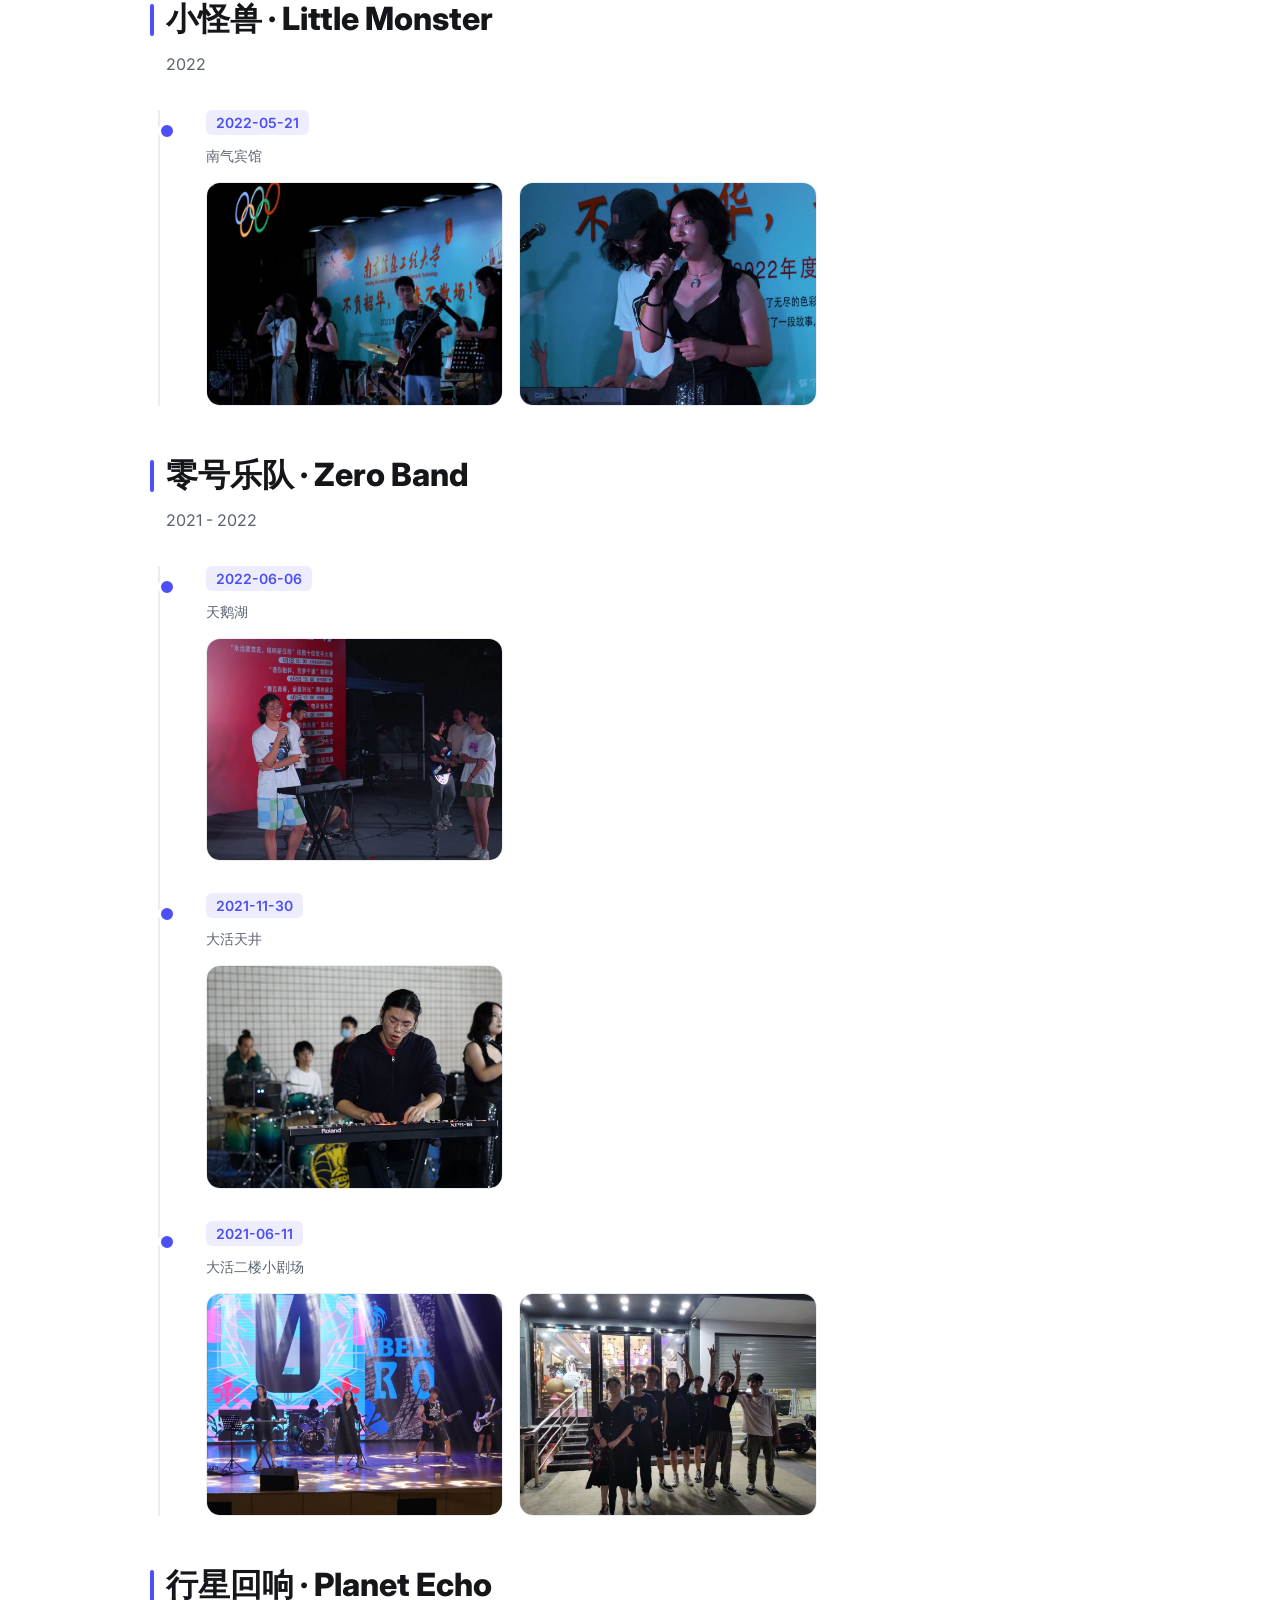
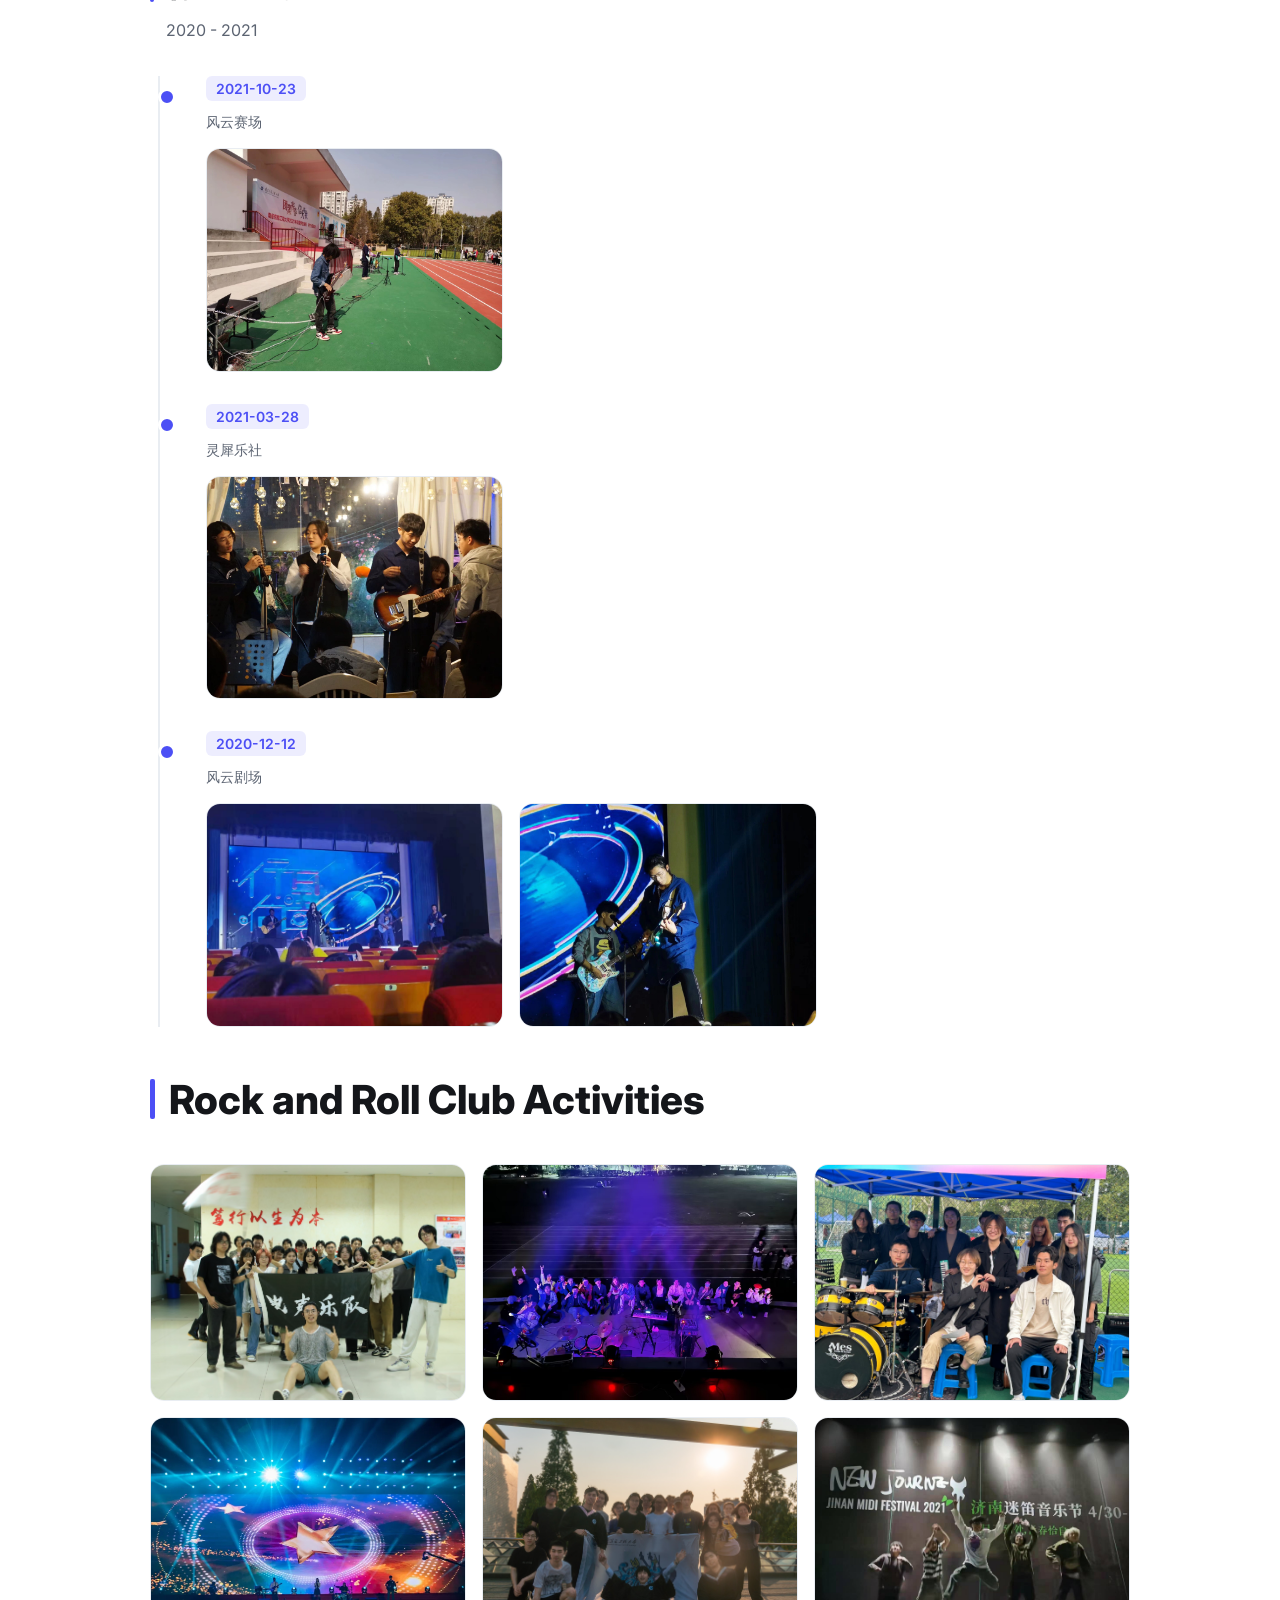
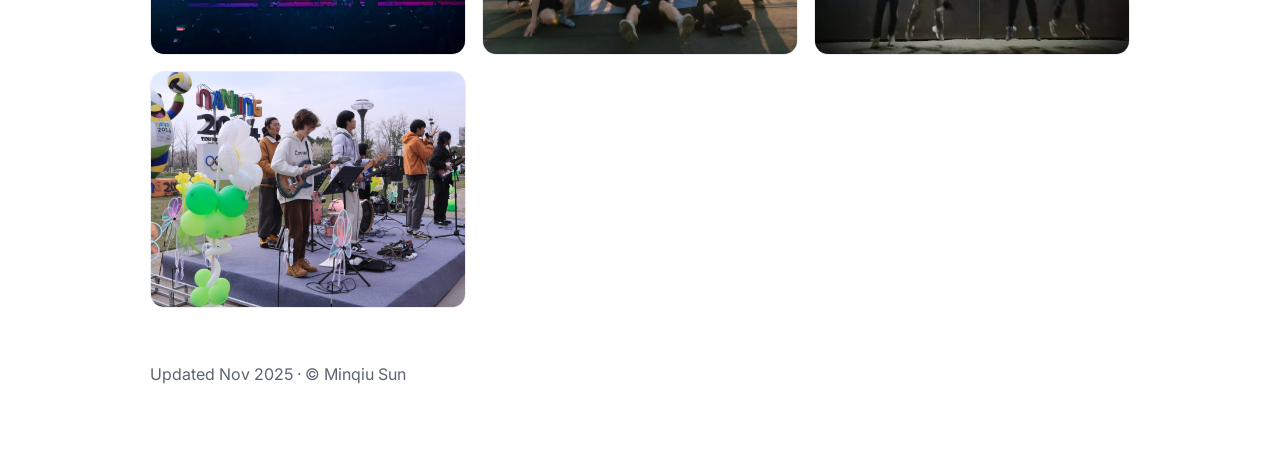
==== commit 791b00e6: "Aug 2026" ====
--- a/performance.html
+++ b/performance.html
@@ -17,14 +17,14 @@
     h1{font-size:42px; margin:0 0 6px;}
     h2{font-size:28px; margin:24px 0 14px}
     p{line-height:1.75; font-size:18px}
-    .topbar{position:fixed;top:0;left:0;right:0;height:var(--bar-h);display:flex;align-items:center;border-bottom:1px solid var(--line);backdrop-filter:saturate(120%) blur(8px);background:var(--topbar-bg); z-index:9999}
+    .topbar{position:fixed;top:0;left:0;right:0;height:var(--bar-h);display:flex;align-items:center;border-bottom:1px solid rgba(255,225,210,.75);background:linear-gradient(115deg,#f97316 0%,#f0523d 52%,#dc3f32 100%);box-shadow:0 3px 12px rgba(168,55,31,.2);z-index:9999}
     .navwrap{max-width:980px;margin:0 auto;width:100%;padding:0 16px;display:flex;align-items:center;justify-content:space-between;gap:16px}
     .brand{display:flex;align-items:center;gap:10px}
-    .brand img{width:40px;height:40px;border-radius:10px;border:1px solid var(--line)}
-    .brand span{font-weight:800;font-size:18px}
+    .brand img{width:40px;height:40px;border-radius:10px;border:1px solid rgba(255,244,238,.8)}
+    .brand span{color:#fffaf7;font-weight:800;font-size:18px;text-shadow:0 1px 2px rgba(103,32,20,.25)}
     .links{display:flex;gap:18px;flex-wrap:wrap}
-    .links a{color:var(--text);font-weight:600;text-decoration:none}
-    .links a:hover{text-decoration:underline}
+    .links a{color:#fffaf7;font-weight:600;padding:7px 8px;border-radius:7px;text-decoration:none}
+    .links a:hover{background:rgba(255,244,238,.16);text-decoration:none}
     @media (max-width:800px){ :root{--bar-h:64px} h1{font-size:34px} }
 
     /* band section */
@@ -93,7 +93,6 @@
         <a href="/#publications">Publications</a>
         <a href="/#awards">Awards</a>
         <a href="/#service">Service</a>
-        <a href="https://www.linkedin.com/in/minqiu-sun-056304318" target="_blank" rel="noopener">LinkedIn</a>
         <a href="/cv/MinqiuSun_CV.pdf" target="_blank" rel="noopener">CV</a>
         <a href="/performance.html">Performance</a>
       </nav>
@@ -119,7 +118,7 @@
 
       <!-- 夜渔 -->
       <section class="band-section">
-        <h2 class="band-title">夜渔</h2>
+        <h2 class="band-title">夜渔 · Night Fishers</h2>
         <p class="band-subtitle">2024</p>
         <div class="timeline">
           <div class="timeline-item">
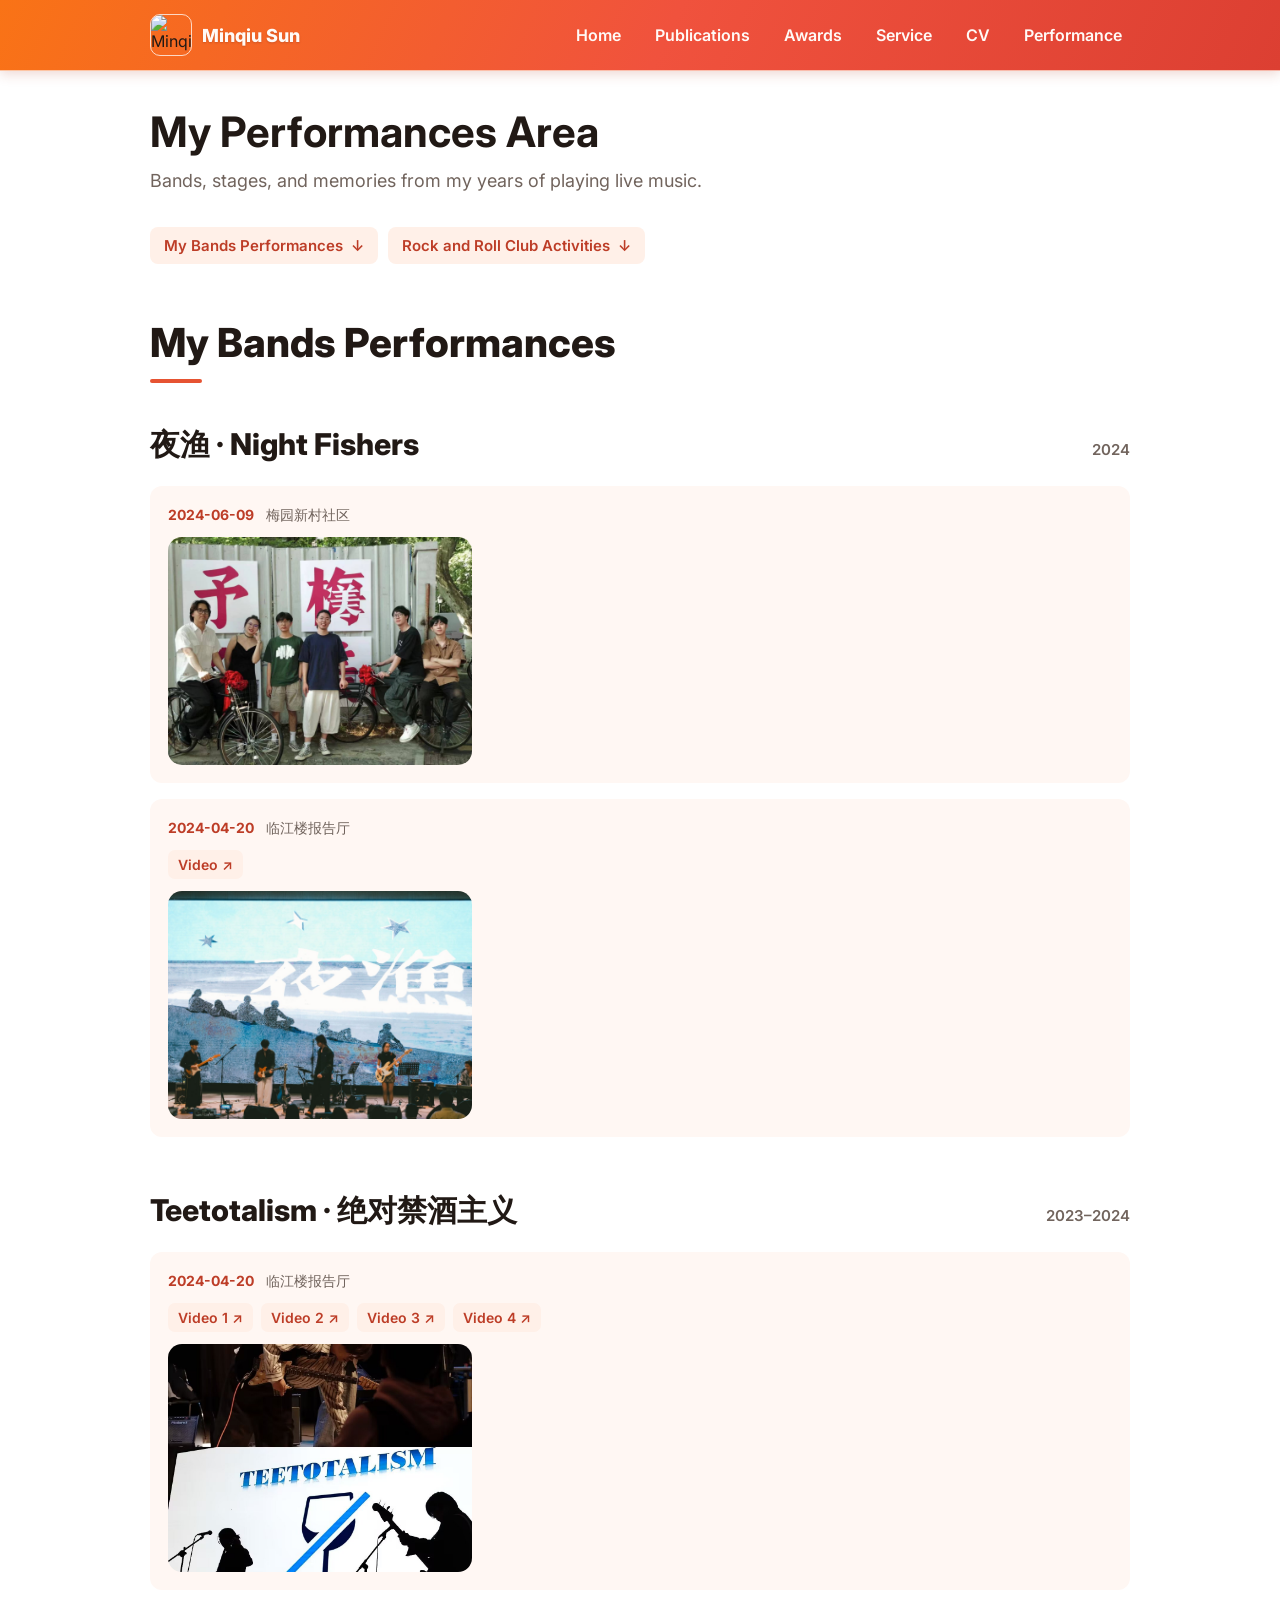
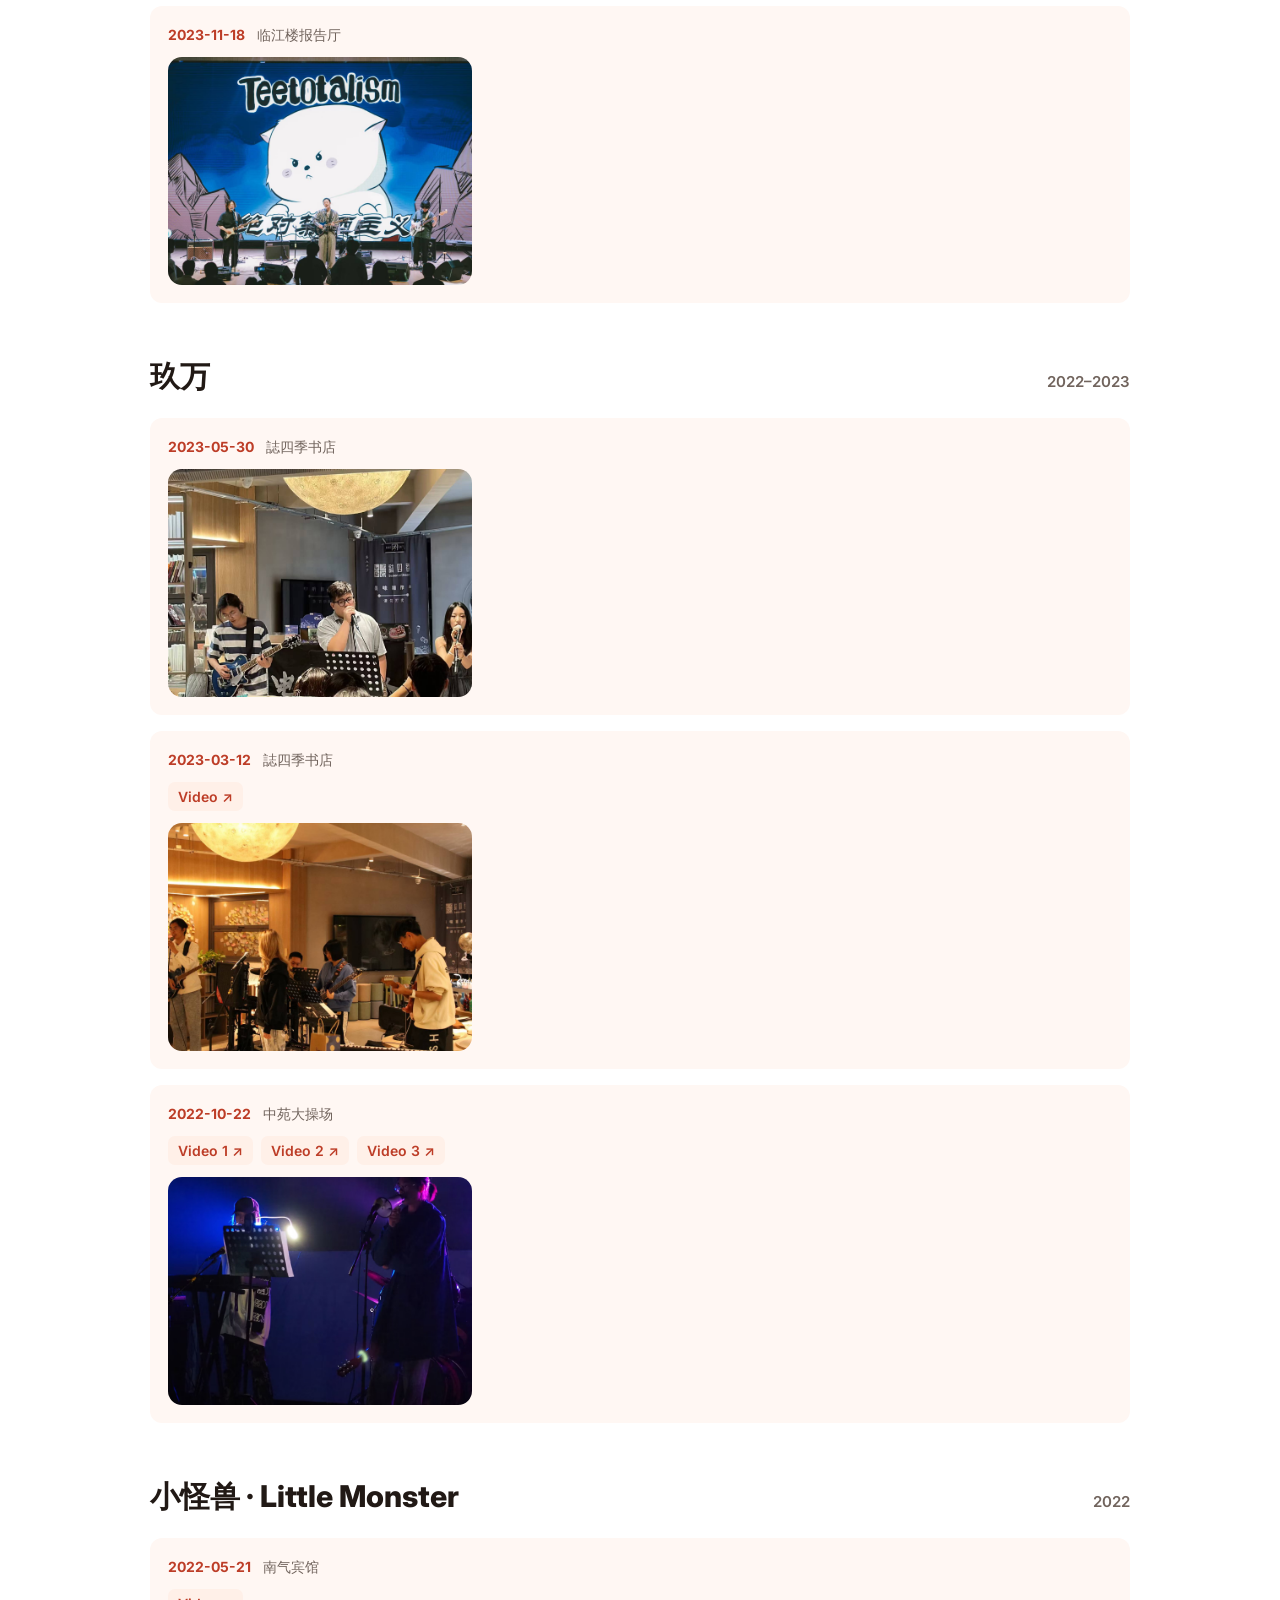
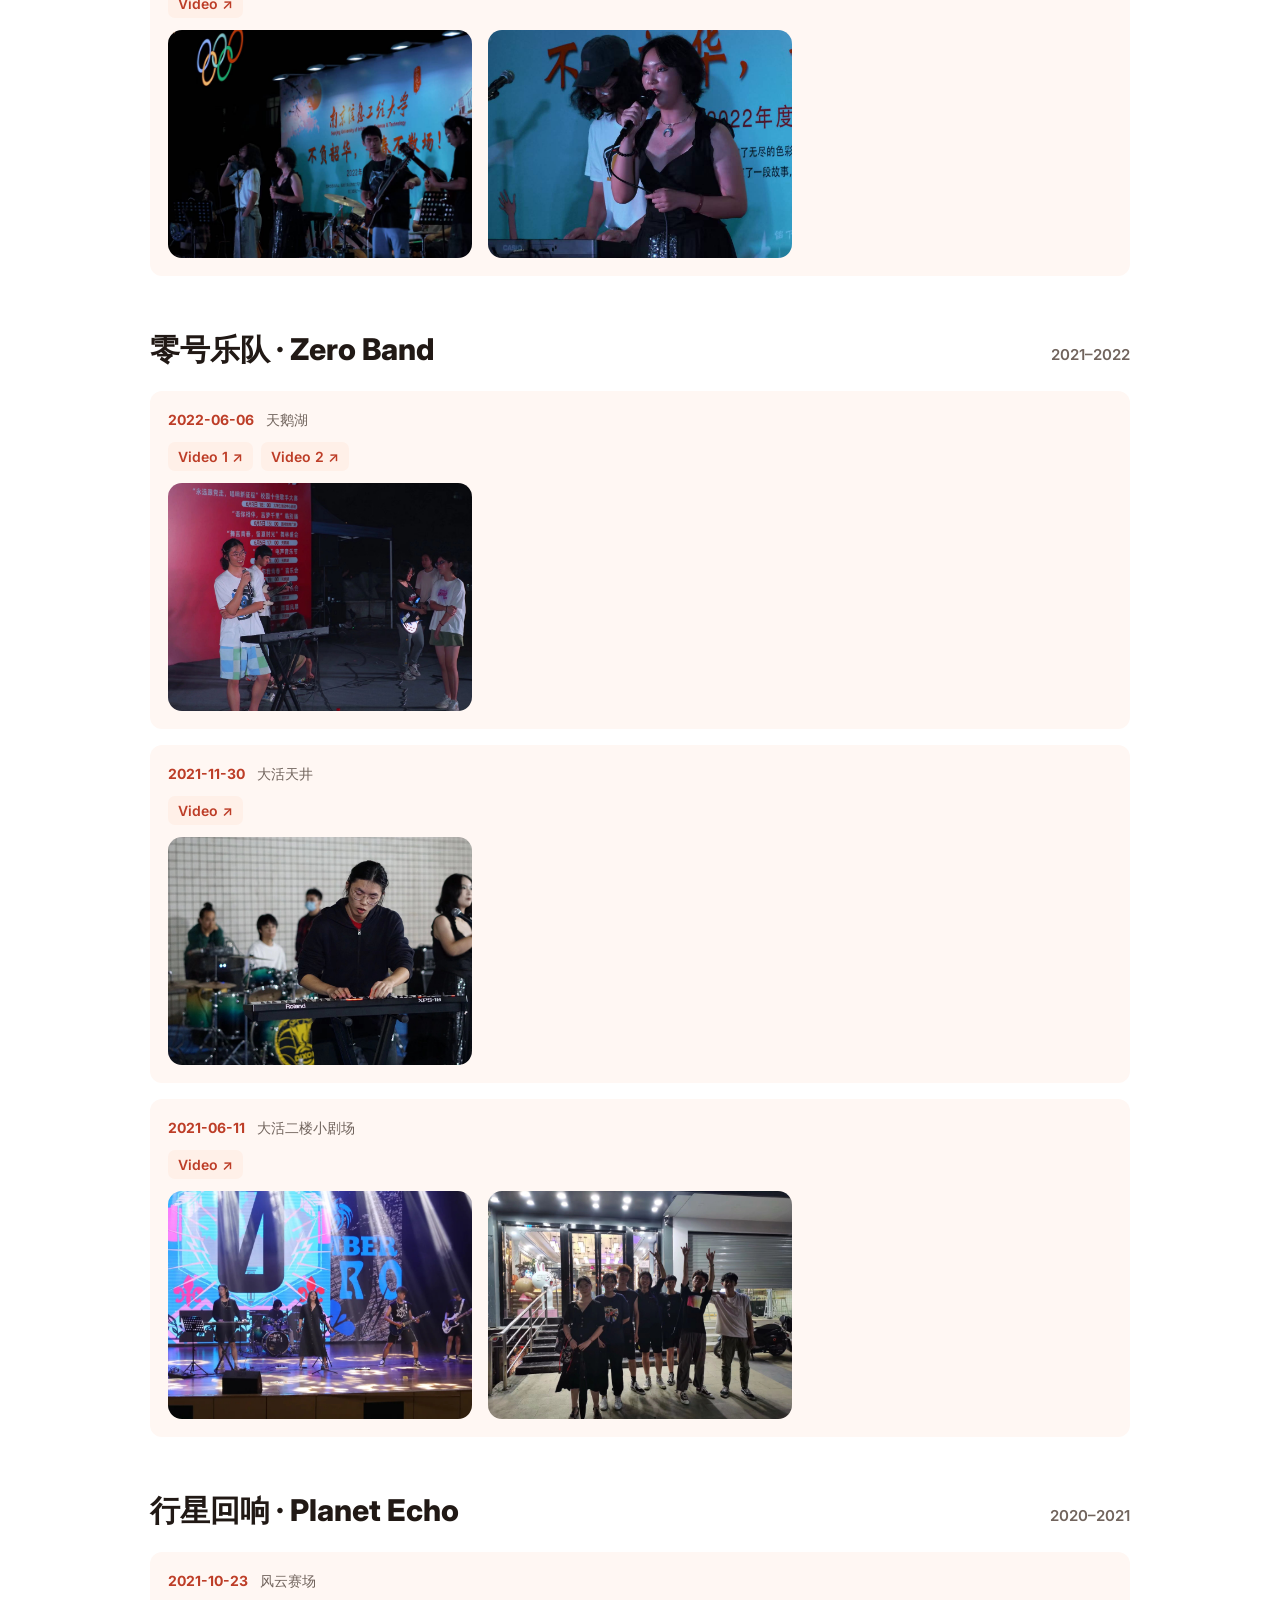
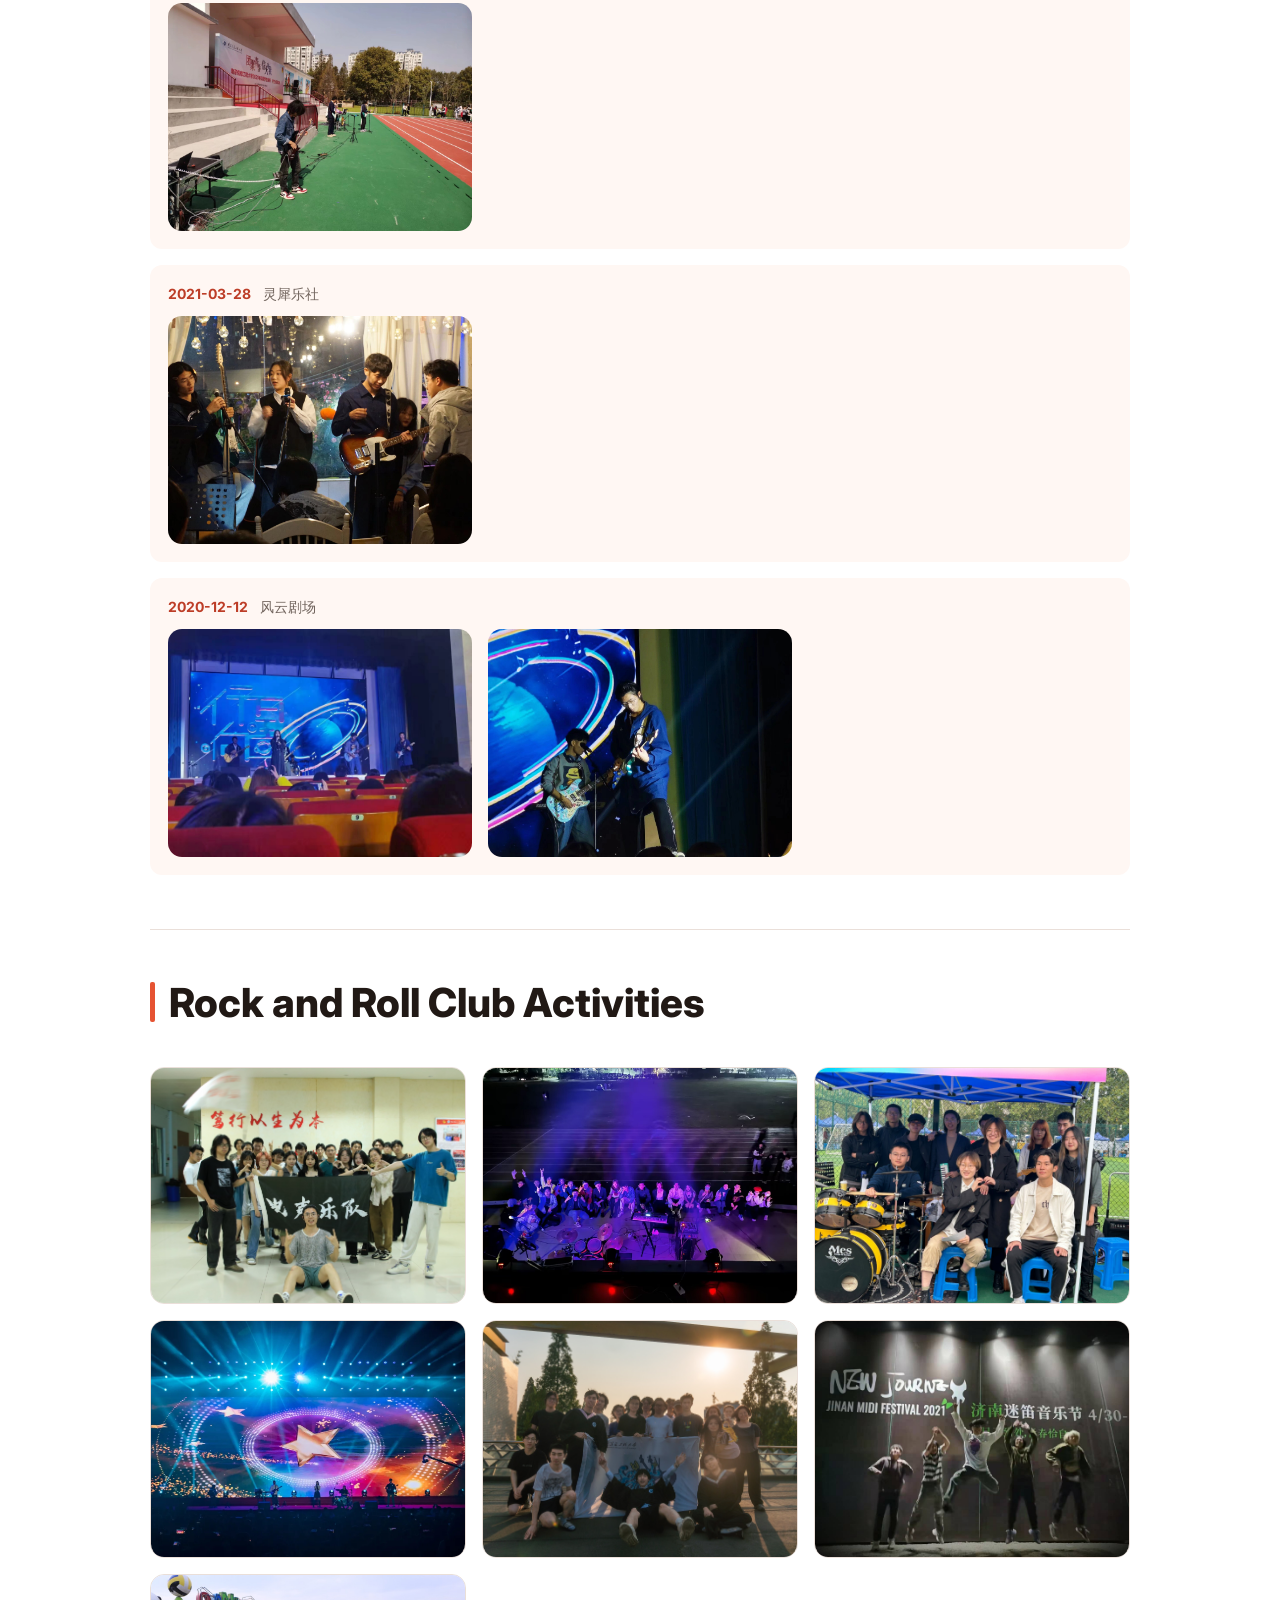
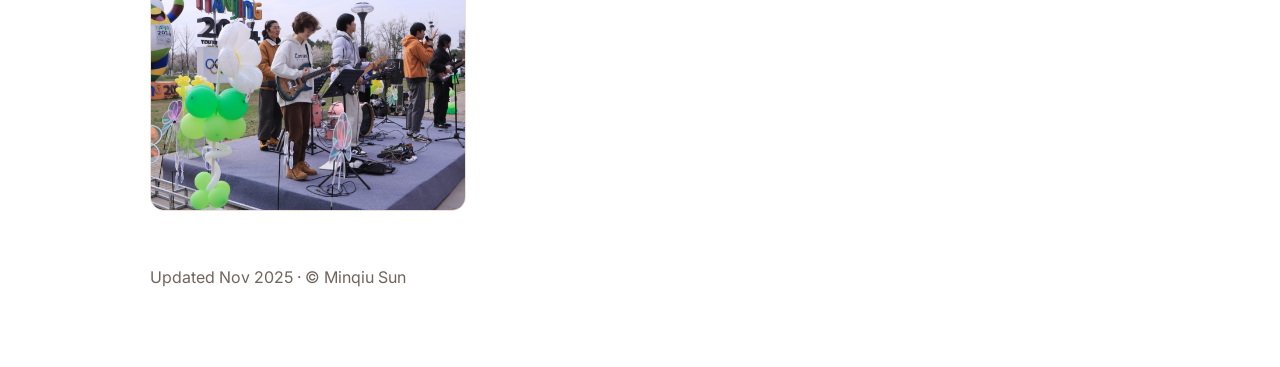
==== commit 099742e5: "Aug 2026" ====
--- a/performance.html
+++ b/performance.html
@@ -10,13 +10,14 @@
   <meta property="og:image" content="https://github.com/SunMinqiu.png" />
   <link href="https://fonts.googleapis.com/css2?family=Inter:wght@300;400;600;800&display=swap" rel="stylesheet">
   <style>
-    :root{ --text:#14161a; --muted:#5c6472; --accent:#4c4ff5; --bg:#ffffff; --line:#e9edf2; --bar-h:70px; --topbar-bg:rgba(227, 242, 253, 0.6); }
-    @media (prefers-color-scheme: dark){ :root{ --text:#eef0f3; --muted:#a7adba; --accent:#8aa2ff; --bg:#0c0d11; --line:#1c1f28; --topbar-bg:rgba(30, 58, 95, 0.5); } }
+    :root{--text:#211915;--muted:#71645d;--accent:#e65332;--accent-dark:#bd3d27;--accent-soft:#fff0e8;--surface-warm:#fff7f3;--bg:#ffffff;--line:#eadfd9;--bar-h:70px}
+    html{scroll-behavior:smooth}
     html,body{margin:0; padding:0; background:var(--bg); color:var(--text); font-family:Inter,system-ui,-apple-system,Segoe UI,Roboto,Ubuntu,"Helvetica Neue",Arial,sans-serif;}
     .container{max-width:980px; margin:0 auto; padding:calc(var(--bar-h) + 36px) 24px 80px;}
-    h1{font-size:42px; margin:0 0 6px;}
+    h1{font-size:42px; margin:0 0 8px;}
     h2{font-size:28px; margin:24px 0 14px}
     p{line-height:1.75; font-size:18px}
+    .page-intro{max-width:680px;margin:0;color:var(--muted)}
     .topbar{position:fixed;top:0;left:0;right:0;height:var(--bar-h);display:flex;align-items:center;border-bottom:1px solid rgba(255,225,210,.75);background:linear-gradient(115deg,#f97316 0%,#f0523d 52%,#dc3f32 100%);box-shadow:0 3px 12px rgba(168,55,31,.2);z-index:9999}
     .navwrap{max-width:980px;margin:0 auto;width:100%;padding:0 16px;display:flex;align-items:center;justify-content:space-between;gap:16px}
     .brand{display:flex;align-items:center;gap:10px}
@@ -25,27 +26,32 @@
     .links{display:flex;gap:18px;flex-wrap:wrap}
     .links a{color:#fffaf7;font-weight:600;padding:7px 8px;border-radius:7px;text-decoration:none}
     .links a:hover{background:rgba(255,244,238,.16);text-decoration:none}
-    @media (max-width:800px){ :root{--bar-h:64px} h1{font-size:34px} }
+    @media (max-width:800px){:root{--bar-h:64px}h1{font-size:34px}.links{gap:4px;font-size:13px;overflow-x:auto;flex-wrap:nowrap;scrollbar-width:none}.links::-webkit-scrollbar{display:none}.links a{padding:7px 6px}}
 
     /* band section */
-    .band-section{margin:48px 0}
-    .band-title{font-size:32px; font-weight:800; margin:0 0 8px; color:var(--text); display:flex; align-items:center; gap:12px}
-    .band-title::before{content:''; width:4px; height:32px; background:var(--accent); border-radius:2px}
-    .band-subtitle{font-size:16px; color:var(--muted); margin:0 0 32px; padding-left:16px}
+    #bands .band-section{margin:42px 0 54px}
+    #bands .band-heading{display:flex;align-items:baseline;justify-content:space-between;gap:20px;margin-bottom:20px}
+    #bands .band-title{font-size:30px;font-weight:800;margin:0;color:var(--text)}
+    #bands .band-years{flex-shrink:0;color:var(--muted);font-size:15px;font-weight:600}
     
     /* gallery section */
-    .gallery-section{margin:48px 0; scroll-margin-top:calc(var(--bar-h) + 12px)}
+    .gallery-section{margin:48px 0;scroll-margin-top:calc(var(--bar-h) + 12px)}
+    .gallery-section + .gallery-section{padding-top:48px;border-top:1px solid var(--line)}
     .section-title{font-size:40px; font-weight:800; margin:0 0 40px; color:var(--text); display:flex; align-items:center; gap:14px}
     .section-title::before{content:''; width:5px; height:40px; background:var(--accent); border-radius:2px}
+    #bands > .section-title{display:block}
+    #bands > .section-title::before{display:none}
+    #bands > .section-title::after{content:'';display:block;width:52px;height:4px;margin-top:12px;border-radius:99px;background:var(--accent)}
     @media (max-width:600px){ .section-title{font-size:32px} .section-title::before{height:32px} }
     
-    /* timeline */
-    .timeline{position:relative; padding-left:32px; margin-top:24px}
-    .timeline::before{content:''; position:absolute; left:8px; top:0; bottom:0; width:2px; background:var(--line)}
-    .timeline-item{position:relative; margin-bottom:32px; padding-left:24px}
-    .timeline-item::before{content:''; position:absolute; left:-24px; top:12px; width:12px; height:12px; border-radius:50%; background:var(--accent); border:3px solid var(--bg); z-index:1}
-    .timeline-date{font-size:14px; font-weight:600; color:var(--accent); margin-bottom:12px; display:inline-block; padding:4px 10px; background:color-mix(in srgb, var(--accent) 10%, transparent); border-radius:6px}
-    .timeline-location{font-size:14px; color:var(--muted); margin-bottom:16px}
+    /* band performances */
+    #bands .timeline{display:grid;gap:16px;margin-top:0}
+    #bands .timeline-item{padding:18px;border-radius:12px;background:var(--surface-warm)}
+    #bands .timeline-date{display:inline-block;color:var(--accent-dark);font-size:14px;font-weight:700}
+    #bands .timeline-location{display:inline-block;margin-left:8px;color:var(--muted);font-size:14px}
+    #bands .video-links{display:flex;flex-wrap:wrap;gap:8px;margin-top:12px}
+    #bands .video-link{display:inline-flex;align-items:center;padding:6px 10px;border-radius:7px;background:var(--accent-soft);color:var(--accent-dark);font-size:14px;font-weight:600;text-decoration:none;transition:background .2s,color .2s,transform .2s}
+    #bands .video-link:hover{background:var(--accent);color:#fff;transform:translateY(-1px)}
     
     /* gallery */
     .grid{display:grid;grid-template-columns: repeat(3, 1fr); gap:16px; margin-top:12px}
@@ -55,7 +61,9 @@
     .thumb:hover{opacity:0.9}
     .cap{padding:10px 12px; font-size:15px; color:var(--muted)}
     @media (max-width:900px){ .grid{grid-template-columns: repeat(2, 1fr);} }
-    @media (max-width:600px){ .grid{grid-template-columns: 1fr;} .band-title{font-size:26px} .timeline{padding-left:24px} .timeline-item{padding-left:20px} .timeline-item::before{left:-20px} }
+    #bands .card{border:0;background:#fff}
+    #bands .card:hover{transform:translateY(-2px) scale(1.01)}
+    @media (max-width:600px){.grid{grid-template-columns:1fr}#bands .band-heading{align-items:flex-start;flex-direction:column;gap:4px}#bands .band-title{font-size:26px}#bands .timeline-item{padding:15px}}
     
     /* lightbox */
     .lightbox{display:none; position:fixed; top:0; left:0; width:100%; height:100%; background:color-mix(in srgb, var(--bg) 95%, black); backdrop-filter:blur(8px); z-index:10000; justify-content:center; align-items:center; opacity:0; transition:opacity 0.3s}
@@ -71,14 +79,12 @@
     @media (max-width:600px){ .lightbox-close{top:10px; right:10px; width:36px; height:36px; font-size:20px} .lightbox-nav{width:40px; height:40px; font-size:20px} .lightbox-prev{left:10px} .lightbox-next{right:10px} }
     
     /* table of contents */
-    .toc{background:transparent; border:none; border-radius:16px; padding:24px 32px; margin:56px 0 64px; display:flex; flex-direction:column; gap:16px}
-    .toc-title{font-size:20px; font-weight:800; color:var(--text); margin:0 0 8px; display:flex; align-items:center; gap:10px}
-    .toc-title::before{content:''; font-size:24px}
-    .toc-links{display:flex; gap:24px; flex-wrap:wrap}
-    .toc-link{display:inline-flex; align-items:center; padding:12px 24px; background:var(--bg); border:2px solid var(--line); border-radius:10px; color:var(--text); font-weight:600; font-size:16px; text-decoration:none; transition:all 0.2s; box-shadow:0 2px 8px color-mix(in srgb, var(--text) 4%, transparent)}
-    .toc-link:hover{background:var(--accent); color:var(--bg); border-color:var(--accent); transform:translateY(-2px); box-shadow:0 4px 12px color-mix(in srgb, var(--accent) 30%, transparent); text-decoration:none}
-    .toc-link::before{content:'→'; margin-right:8px; font-size:18px}
-    @media (max-width:600px){ .toc{padding:20px 24px; margin:40px 0 48px} .toc-title{font-size:18px} .toc-links{flex-direction:column; gap:12px} .toc-link{width:100%; justify-content:center} }
+    .toc{margin:30px 0 54px}
+    .toc-links{display:flex;gap:10px;flex-wrap:wrap}
+    .toc-link{display:inline-flex;align-items:center;padding:9px 14px;border-radius:8px;background:var(--accent-soft);color:var(--accent-dark);font-size:15px;font-weight:600;text-decoration:none;transition:background .2s,color .2s,transform .2s}
+    .toc-link:hover{background:var(--accent);color:#fff;transform:translateY(-1px);text-decoration:none}
+    .toc-link::after{content:'↓';margin-left:8px}
+    @media (max-width:600px){.toc{margin:24px 0 42px}.toc-links{gap:8px}.toc-link{font-size:14px}}
   </style>
 </head>
 <body>
@@ -102,11 +108,11 @@
   <main class="container">
     <header>
       <h1>My Performances Area</h1>
+      <p class="page-intro">Bands, stages, and memories from my years of playing live music.</p>
     </header>
 
     <!-- Table of Contents -->
     <nav class="toc">
-      <div class="toc-title">目录 / Table of Contents</div>
       <div class="toc-links">
         <a href="#bands" class="toc-link">My Bands Performances</a>
         <a href="#club" class="toc-link">Rock and Roll Club Activities</a>
@@ -118,8 +124,10 @@
 
       <!-- 夜渔 -->
       <section class="band-section">
-        <h2 class="band-title">夜渔 · Night Fishers</h2>
-        <p class="band-subtitle">2024</p>
+        <div class="band-heading">
+          <h2 class="band-title">夜渔 · Night Fishers</h2>
+          <span class="band-years">2024</span>
+        </div>
         <div class="timeline">
           <div class="timeline-item">
             <span class="timeline-date">2024-06-09</span>
@@ -133,6 +141,9 @@
           <div class="timeline-item">
             <span class="timeline-date">2024-04-20</span>
             <div class="timeline-location">临江楼报告厅</div>
+            <div class="video-links">
+              <a class="video-link" href="https://www.bilibili.com/video/BV1Dm421j7ox/" target="_blank" rel="noopener">Video ↗</a>
+            </div>
             <div class="grid">
               <div class="card">
                 <img class="thumb" src="/assets/夜渔.jpg" alt="夜渔 Performance">
@@ -144,12 +155,20 @@
 
       <!-- Teetotalism -->
       <section class="band-section">
-        <h2 class="band-title">Teetotalism · 绝对禁酒主义</h2>
-        <p class="band-subtitle">2023 - 2024</p>
+        <div class="band-heading">
+          <h2 class="band-title">Teetotalism · 绝对禁酒主义</h2>
+          <span class="band-years">2023–2024</span>
+        </div>
         <div class="timeline">
           <div class="timeline-item">
             <span class="timeline-date">2024-04-20</span>
             <div class="timeline-location">临江楼报告厅</div>
+            <div class="video-links">
+              <a class="video-link" href="https://www.bilibili.com/video/BV1ym421W7s4/" target="_blank" rel="noopener">Video 1 ↗</a>
+              <a class="video-link" href="https://www.bilibili.com/video/BV1Bx4y1675j/" target="_blank" rel="noopener">Video 2 ↗</a>
+              <a class="video-link" href="https://www.bilibili.com/video/BV1yu4m1F78A/" target="_blank" rel="noopener">Video 3 ↗</a>
+              <a class="video-link" href="https://www.bilibili.com/video/BV1Mz421k7eB/" target="_blank" rel="noopener">Video 4 ↗</a>
+            </div>
             <div class="grid">
               <div class="card">
                 <img class="thumb" src="/assets/t1.jpeg" alt="Teetotalism Performance">
@@ -170,8 +189,10 @@
 
       <!-- 玖万 -->
       <section class="band-section">
-        <h2 class="band-title">玖万</h2>
-        <p class="band-subtitle">2022 - 2023</p>
+        <div class="band-heading">
+          <h2 class="band-title">玖万</h2>
+          <span class="band-years">2022–2023</span>
+        </div>
         <div class="timeline">
           <div class="timeline-item">
             <span class="timeline-date">2023-05-30</span>
@@ -185,6 +206,9 @@
           <div class="timeline-item">
             <span class="timeline-date">2023-03-12</span>
             <div class="timeline-location">誌四季书店</div>
+            <div class="video-links">
+              <a class="video-link" href="https://www.bilibili.com/video/BV1J84y1A7tR/" target="_blank" rel="noopener">Video ↗</a>
+            </div>
             <div class="grid">
               <div class="card">
                 <img class="thumb" src="/assets/玖万.jpg" alt="玖万 Performance">
@@ -194,6 +218,11 @@
           <div class="timeline-item">
             <span class="timeline-date">2022-10-22</span>
             <div class="timeline-location">中苑大操场</div>
+            <div class="video-links">
+              <a class="video-link" href="https://www.bilibili.com/video/BV1ER4y197N1/" target="_blank" rel="noopener">Video 1 ↗</a>
+              <a class="video-link" href="https://www.bilibili.com/video/BV1We4y1U7MG/" target="_blank" rel="noopener">Video 2 ↗</a>
+              <a class="video-link" href="https://www.bilibili.com/video/BV14t4y1u76N/" target="_blank" rel="noopener">Video 3 ↗</a>
+            </div>
             <div class="grid">
               <div class="card">
                 <img class="thumb" src="/assets/玖万1.jpeg" alt="玖万 Performance">
@@ -205,12 +234,17 @@
 
       <!-- 小怪兽 -->
       <section class="band-section">
-        <h2 class="band-title">小怪兽 · Little Monster</h2>
-        <p class="band-subtitle">2022</p>
+        <div class="band-heading">
+          <h2 class="band-title">小怪兽 · Little Monster</h2>
+          <span class="band-years">2022</span>
+        </div>
         <div class="timeline">
           <div class="timeline-item">
             <span class="timeline-date">2022-05-21</span>
             <div class="timeline-location">南气宾馆</div>
+            <div class="video-links">
+              <a class="video-link" href="https://www.bilibili.com/video/BV1gY411F7th/" target="_blank" rel="noopener">Video ↗</a>
+            </div>
             <div class="grid">
               <div class="card">
                 <img class="thumb" src="/assets/小怪兽.jpg" alt="小怪兽 Performance">
@@ -225,12 +259,18 @@
 
       <!-- 零号乐队 -->
       <section class="band-section">
-        <h2 class="band-title">零号乐队 · Zero Band</h2>
-        <p class="band-subtitle">2021 - 2022</p>
+        <div class="band-heading">
+          <h2 class="band-title">零号乐队 · Zero Band</h2>
+          <span class="band-years">2021–2022</span>
+        </div>
         <div class="timeline">
           <div class="timeline-item">
             <span class="timeline-date">2022-06-06</span>
             <div class="timeline-location">天鹅湖</div>
+            <div class="video-links">
+              <a class="video-link" href="https://www.bilibili.com/video/BV1CT411b7Zv/" target="_blank" rel="noopener">Video 1 ↗</a>
+              <a class="video-link" href="https://www.bilibili.com/video/BV19P411y76f/" target="_blank" rel="noopener">Video 2 ↗</a>
+            </div>
             <div class="grid">
               <div class="card">
                 <img class="thumb" src="/assets/零号3.jpeg" alt="零号乐队 Performance">
@@ -240,6 +280,9 @@
           <div class="timeline-item">
             <span class="timeline-date">2021-11-30</span>
             <div class="timeline-location">大活天井</div>
+            <div class="video-links">
+              <a class="video-link" href="https://www.bilibili.com/video/BV19q4y197pC/" target="_blank" rel="noopener">Video ↗</a>
+            </div>
             <div class="grid">
               <div class="card">
                 <img class="thumb" src="/assets/零号2.jpeg" alt="零号乐队 Performance">
@@ -249,6 +292,9 @@
           <div class="timeline-item">
             <span class="timeline-date">2021-06-11</span>
             <div class="timeline-location">大活二楼小剧场</div>
+            <div class="video-links">
+              <a class="video-link" href="https://www.bilibili.com/video/BV1Xw411d7bN/" target="_blank" rel="noopener">Video ↗</a>
+            </div>
             <div class="grid">
               <div class="card">
                 <img class="thumb" src="/assets/零号.jpg" alt="零号乐队 Performance">
@@ -263,8 +309,10 @@
 
       <!-- 行星回响 -->
       <section class="band-section">
-        <h2 class="band-title">行星回响 · Planet Echo</h2>
-        <p class="band-subtitle">2020 - 2021</p>
+        <div class="band-heading">
+          <h2 class="band-title">行星回响 · Planet Echo</h2>
+          <span class="band-years">2020–2021</span>
+        </div>
         <div class="timeline">
           <div class="timeline-item">
             <span class="timeline-date">2021-10-23</span>
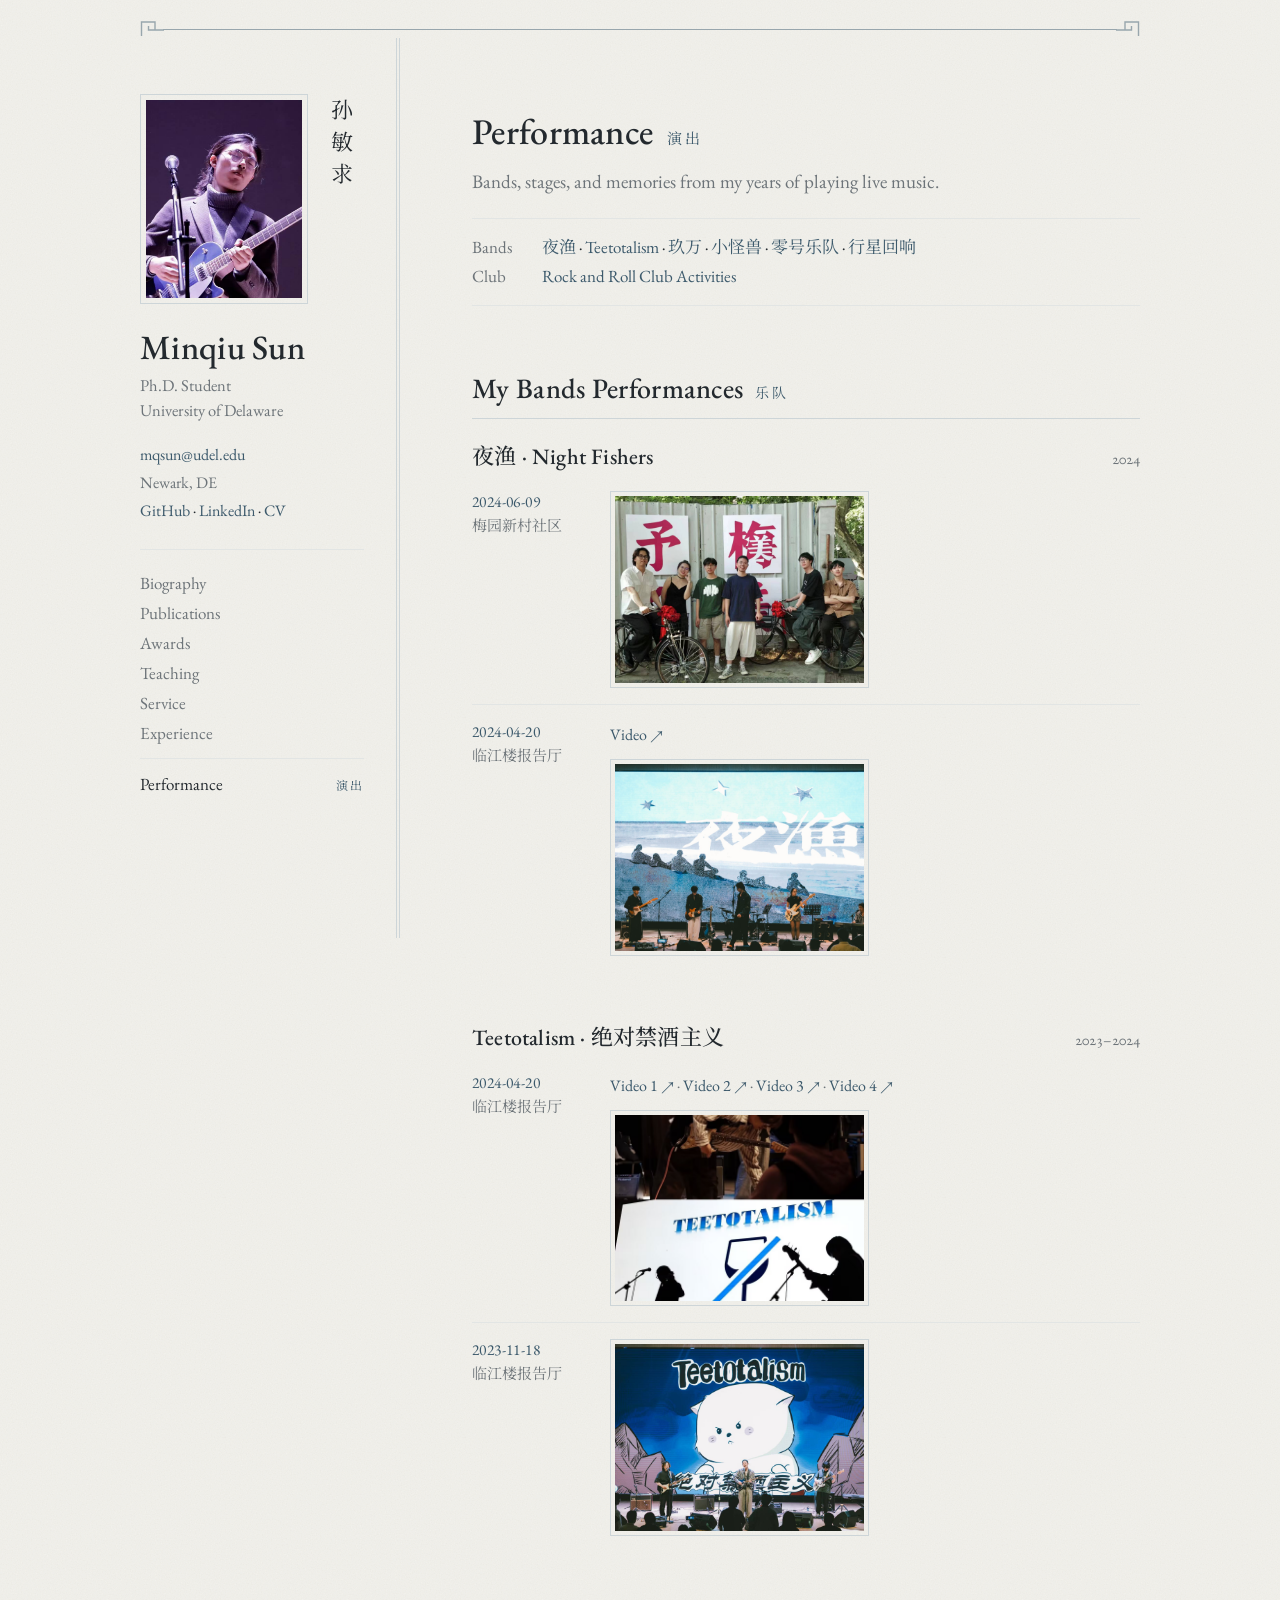
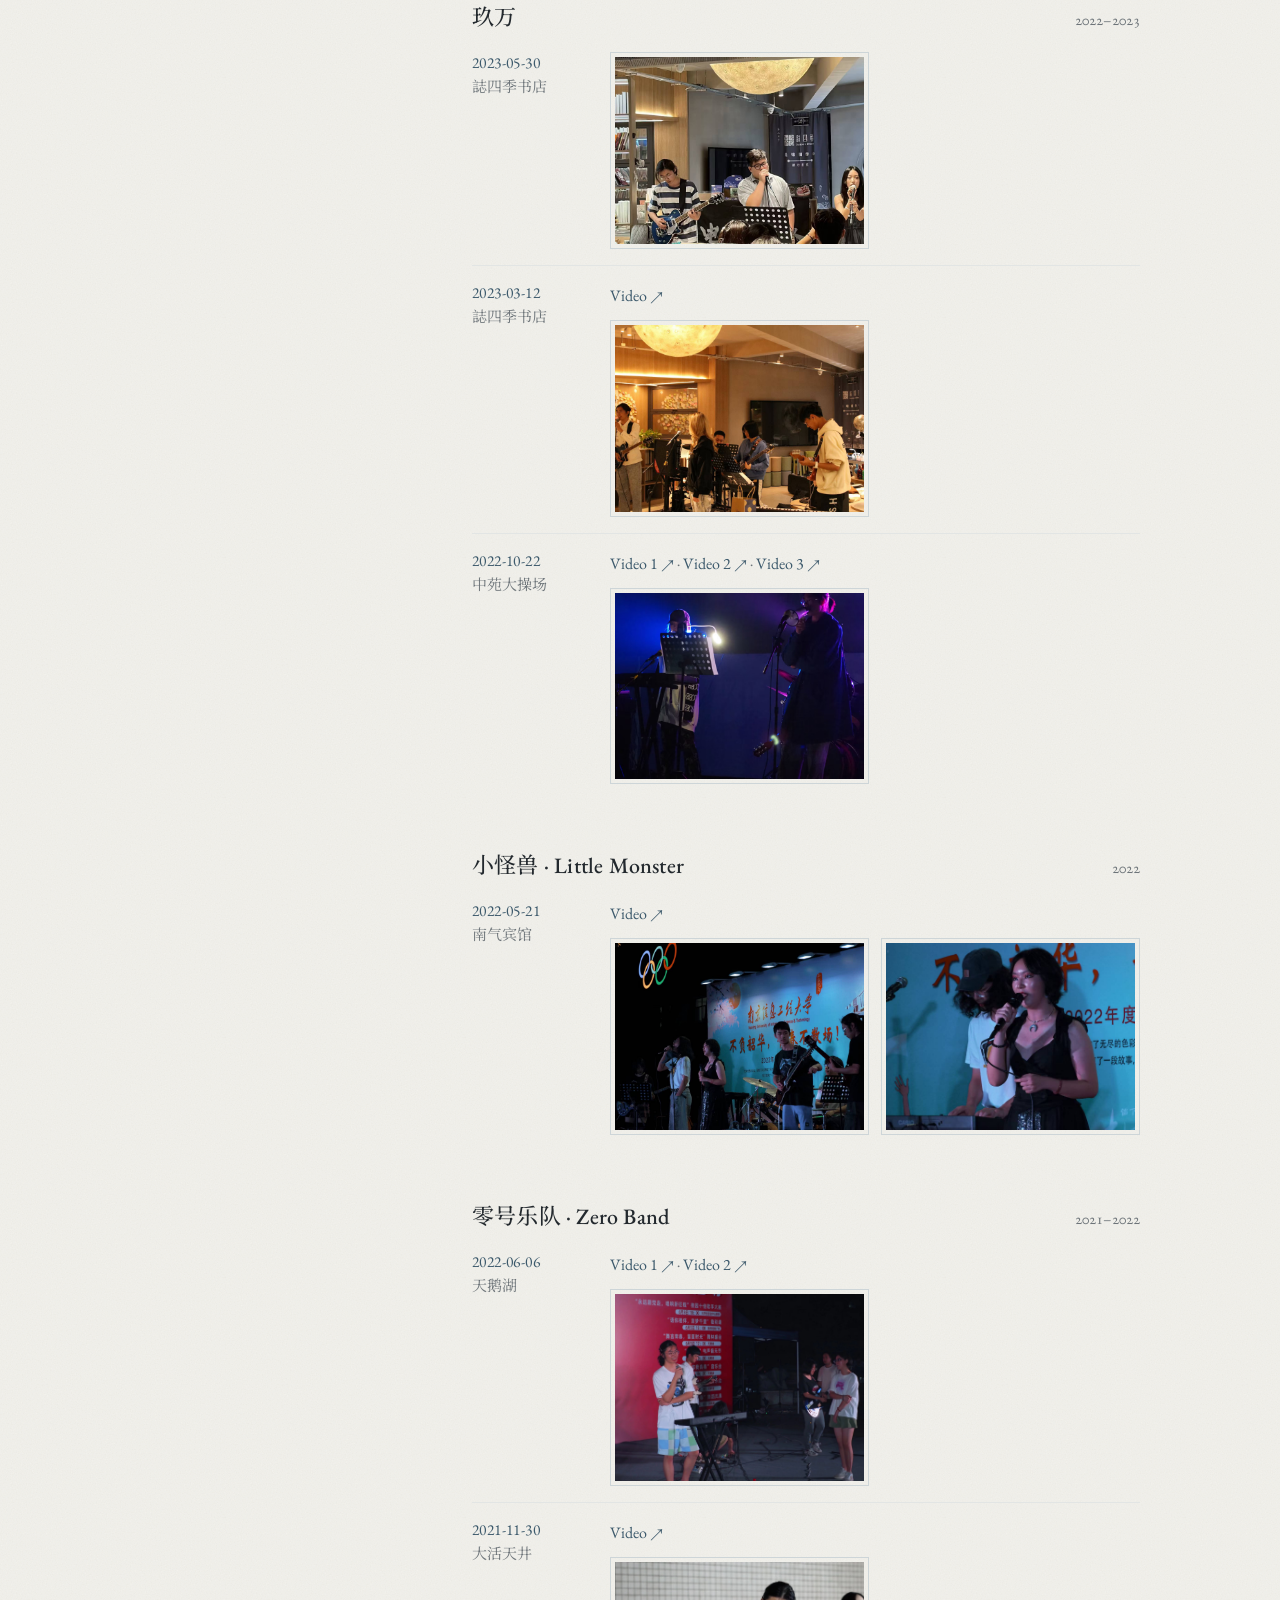
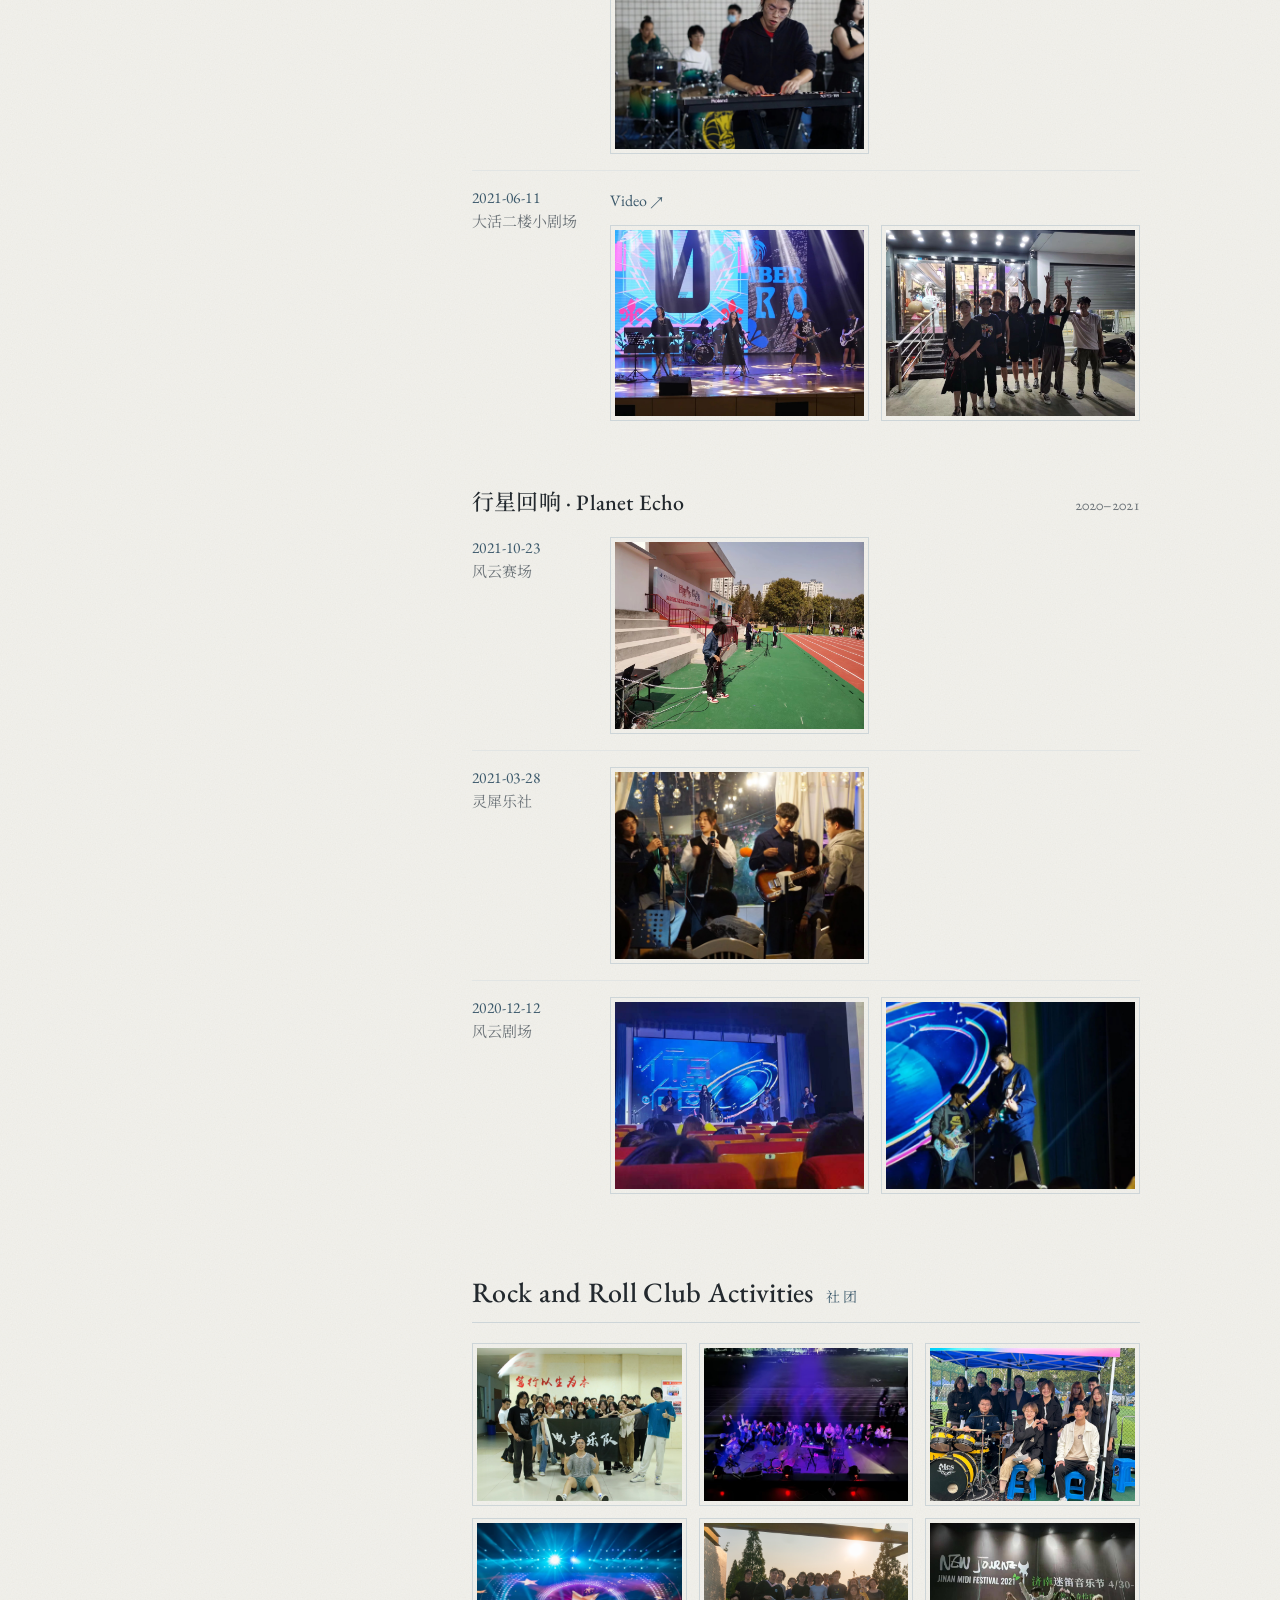
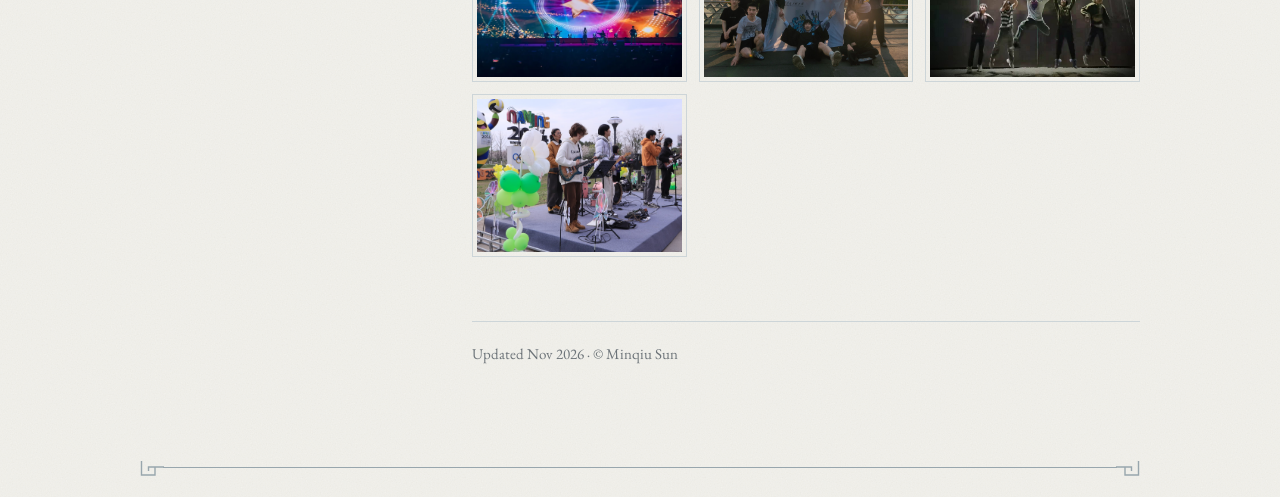
==== commit 889e3787: "Redesign site in Ming-minimalist style and add search metadata - Switch both pages to a shared style" ====
--- a/performance.html
+++ b/performance.html
@@ -8,456 +8,264 @@
   <link rel="icon" type="image/png" href="https://github.com/SunMinqiu.png" />
   <meta property="og:title" content="Performance | Minqiu Sun" />
   <meta property="og:image" content="https://github.com/SunMinqiu.png" />
-  <link href="https://fonts.googleapis.com/css2?family=Inter:wght@300;400;600;800&display=swap" rel="stylesheet">
+  <meta property="og:url" content="https://sunminqiu.github.io/performance.html" />
+  <link rel="canonical" href="https://sunminqiu.github.io/performance.html" />
+  <link rel="preconnect" href="https://fonts.googleapis.com">
+  <link rel="preconnect" href="https://fonts.gstatic.com" crossorigin>
+  <link href="https://fonts.googleapis.com/css2?family=EB+Garamond:ital,wght@0,400;0,500;0,600;1,400&family=Noto+Serif+SC:wght@400;600&display=swap" rel="stylesheet">
+  <link rel="stylesheet" href="/assets/site.css">
   <style>
-    :root{--text:#211915;--muted:#71645d;--accent:#e65332;--accent-dark:#bd3d27;--accent-soft:#fff0e8;--surface-warm:#fff7f3;--bg:#ffffff;--line:#eadfd9;--bar-h:70px}
-    html{scroll-behavior:smooth}
-    html,body{margin:0; padding:0; background:var(--bg); color:var(--text); font-family:Inter,system-ui,-apple-system,Segoe UI,Roboto,Ubuntu,"Helvetica Neue",Arial,sans-serif;}
-    .container{max-width:980px; margin:0 auto; padding:calc(var(--bar-h) + 36px) 24px 80px;}
-    h1{font-size:42px; margin:0 0 8px;}
-    h2{font-size:28px; margin:24px 0 14px}
-    p{line-height:1.75; font-size:18px}
-    .page-intro{max-width:680px;margin:0;color:var(--muted)}
-    .topbar{position:fixed;top:0;left:0;right:0;height:var(--bar-h);display:flex;align-items:center;border-bottom:1px solid rgba(255,225,210,.75);background:linear-gradient(115deg,#f97316 0%,#f0523d 52%,#dc3f32 100%);box-shadow:0 3px 12px rgba(168,55,31,.2);z-index:9999}
-    .navwrap{max-width:980px;margin:0 auto;width:100%;padding:0 16px;display:flex;align-items:center;justify-content:space-between;gap:16px}
-    .brand{display:flex;align-items:center;gap:10px}
-    .brand img{width:40px;height:40px;border-radius:10px;border:1px solid rgba(255,244,238,.8)}
-    .brand span{color:#fffaf7;font-weight:800;font-size:18px;text-shadow:0 1px 2px rgba(103,32,20,.25)}
-    .links{display:flex;gap:18px;flex-wrap:wrap}
-    .links a{color:#fffaf7;font-weight:600;padding:7px 8px;border-radius:7px;text-decoration:none}
-    .links a:hover{background:rgba(255,244,238,.16);text-decoration:none}
-    @media (max-width:800px){:root{--bar-h:64px}h1{font-size:34px}.links{gap:4px;font-size:13px;overflow-x:auto;flex-wrap:nowrap;scrollbar-width:none}.links::-webkit-scrollbar{display:none}.links a{padding:7px 6px}}
-
-    /* band section */
-    #bands .band-section{margin:42px 0 54px}
-    #bands .band-heading{display:flex;align-items:baseline;justify-content:space-between;gap:20px;margin-bottom:20px}
-    #bands .band-title{font-size:30px;font-weight:800;margin:0;color:var(--text)}
-    #bands .band-years{flex-shrink:0;color:var(--muted);font-size:15px;font-weight:600}
-    
-    /* gallery section */
-    .gallery-section{margin:48px 0;scroll-margin-top:calc(var(--bar-h) + 12px)}
-    .gallery-section + .gallery-section{padding-top:48px;border-top:1px solid var(--line)}
-    .section-title{font-size:40px; font-weight:800; margin:0 0 40px; color:var(--text); display:flex; align-items:center; gap:14px}
-    .section-title::before{content:''; width:5px; height:40px; background:var(--accent); border-radius:2px}
-    #bands > .section-title{display:block}
-    #bands > .section-title::before{display:none}
-    #bands > .section-title::after{content:'';display:block;width:52px;height:4px;margin-top:12px;border-radius:99px;background:var(--accent)}
-    @media (max-width:600px){ .section-title{font-size:32px} .section-title::before{height:32px} }
-    
-    /* band performances */
-    #bands .timeline{display:grid;gap:16px;margin-top:0}
-    #bands .timeline-item{padding:18px;border-radius:12px;background:var(--surface-warm)}
-    #bands .timeline-date{display:inline-block;color:var(--accent-dark);font-size:14px;font-weight:700}
-    #bands .timeline-location{display:inline-block;margin-left:8px;color:var(--muted);font-size:14px}
-    #bands .video-links{display:flex;flex-wrap:wrap;gap:8px;margin-top:12px}
-    #bands .video-link{display:inline-flex;align-items:center;padding:6px 10px;border-radius:7px;background:var(--accent-soft);color:var(--accent-dark);font-size:14px;font-weight:600;text-decoration:none;transition:background .2s,color .2s,transform .2s}
-    #bands .video-link:hover{background:var(--accent);color:#fff;transform:translateY(-1px)}
-    
-    /* gallery */
-    .grid{display:grid;grid-template-columns: repeat(3, 1fr); gap:16px; margin-top:12px}
-    .card{border:1px solid var(--line); border-radius:14px; overflow:hidden; background:#fff0; transition:transform 0.2s, box-shadow 0.2s}
-    .card:hover{transform:translateY(-2px); box-shadow:0 8px 24px color-mix(in srgb, var(--text) 8%, transparent)}
-    .thumb{aspect-ratio: 4/3; width:100%; object-fit:cover; display:block; cursor:pointer; transition:opacity 0.2s}
-    .thumb:hover{opacity:0.9}
-    .cap{padding:10px 12px; font-size:15px; color:var(--muted)}
-    @media (max-width:900px){ .grid{grid-template-columns: repeat(2, 1fr);} }
-    #bands .card{border:0;background:#fff}
-    #bands .card:hover{transform:translateY(-2px) scale(1.01)}
-    @media (max-width:600px){.grid{grid-template-columns:1fr}#bands .band-heading{align-items:flex-start;flex-direction:column;gap:4px}#bands .band-title{font-size:26px}#bands .timeline-item{padding:15px}}
-    
-    /* lightbox */
-    .lightbox{display:none; position:fixed; top:0; left:0; width:100%; height:100%; background:color-mix(in srgb, var(--bg) 95%, black); backdrop-filter:blur(8px); z-index:10000; justify-content:center; align-items:center; opacity:0; transition:opacity 0.3s}
-    .lightbox.active{display:flex; opacity:1}
-    .lightbox-content{position:relative; max-width:90vw; max-height:90vh; display:flex; align-items:center; justify-content:center}
-    .lightbox-img{max-width:100%; max-height:90vh; object-fit:contain; border-radius:8px; box-shadow:0 8px 32px color-mix(in srgb, var(--text) 40%, transparent)}
-    .lightbox-close{position:absolute; top:20px; right:20px; width:40px; height:40px; background:color-mix(in srgb, var(--bg) 90%, transparent); border:2px solid var(--line); border-radius:50%; display:flex; align-items:center; justify-content:center; cursor:pointer; font-size:24px; color:var(--text); transition:all 0.2s; z-index:10001}
-    .lightbox-close:hover{background:var(--accent); color:var(--bg); border-color:var(--accent); transform:rotate(90deg)}
-    .lightbox-nav{position:absolute; top:50%; transform:translateY(-50%); width:50px; height:50px; background:color-mix(in srgb, var(--bg) 90%, transparent); border:2px solid var(--line); border-radius:50%; display:flex; align-items:center; justify-content:center; cursor:pointer; font-size:24px; color:var(--text); transition:all 0.2s; z-index:10001}
-    .lightbox-nav:hover{background:var(--accent); color:var(--bg); border-color:var(--accent)}
-    .lightbox-prev{left:20px}
-    .lightbox-next{right:20px}
-    @media (max-width:600px){ .lightbox-close{top:10px; right:10px; width:36px; height:36px; font-size:20px} .lightbox-nav{width:40px; height:40px; font-size:20px} .lightbox-prev{left:10px} .lightbox-next{right:10px} }
-    
-    /* table of contents */
-    .toc{margin:30px 0 54px}
-    .toc-links{display:flex;gap:10px;flex-wrap:wrap}
-    .toc-link{display:inline-flex;align-items:center;padding:9px 14px;border-radius:8px;background:var(--accent-soft);color:var(--accent-dark);font-size:15px;font-weight:600;text-decoration:none;transition:background .2s,color .2s,transform .2s}
-    .toc-link:hover{background:var(--accent);color:#fff;transform:translateY(-1px);text-decoration:none}
-    .toc-link::after{content:'↓';margin-left:8px}
-    @media (max-width:600px){.toc{margin:24px 0 42px}.toc-links{gap:8px}.toc-link{font-size:14px}}
+    .title{display:flex;align-items:baseline;gap:14px;font-size:36px;font-weight:500;letter-spacing:.3px;margin:0 0 12px;line-height:1.2}
+    .title small{font-family:var(--cjk);font-size:15px;font-weight:400;letter-spacing:3px;color:var(--accent)}
+    .intro{color:var(--muted)}
+    .index{list-style:none;margin:20px 0 64px;padding:14px 0;border-top:1px solid var(--line-soft);border-bottom:1px solid var(--line-soft);font-size:17px;line-height:1.7}
+    .index li{display:flex;gap:18px}
+    .index .k{flex-shrink:0;width:52px;color:var(--muted)}
+    .index a{white-space:nowrap}
+
+    .band{margin:0 0 48px}
+    .band:last-child{margin-bottom:0}
+    .band-head{display:flex;justify-content:space-between;align-items:baseline;gap:16px;margin:0 0 4px;scroll-margin-top:40px}
+    .band-head h3{font-size:22px;font-weight:500;margin:0;letter-spacing:.2px}
+    .yrs{flex-shrink:0;color:var(--muted);font-size:15.5px;font-variant-numeric:oldstyle-nums}
+    .show{display:grid;grid-template-columns:118px minmax(0,1fr);gap:20px;padding:16px 0;border-bottom:1px solid var(--line-soft)}
+    .show:last-child{border-bottom:0}
+    .date{display:block;color:var(--accent);font-size:15.5px;letter-spacing:.4px}
+    .loc{display:block;color:var(--muted);font-size:15px;margin-top:2px}
+    .videos{font-size:16px;margin:0 0 10px;color:var(--muted)}
+
+    .grid{display:grid;grid-template-columns:repeat(2,minmax(0,1fr));gap:12px}
+    .club .grid{grid-template-columns:repeat(3,minmax(0,1fr))}
+    .frame{padding:4px;border:1px solid var(--line);transition:border-color .2s}
+    .frame:hover{border-color:var(--muted)}
+    .thumb{display:block;width:100%;aspect-ratio:4/3;object-fit:cover;cursor:zoom-in}
+
+    .lightbox{display:none;position:fixed;inset:0;background:color-mix(in srgb,var(--paper) 96%,transparent);z-index:100;justify-content:center;align-items:center}
+    .lightbox.active{display:flex}
+    .lightbox-img{max-width:min(88vw,1100px);max-height:84vh;object-fit:contain;padding:6px;border:1px solid var(--line);background:var(--paper)}
+    .lb-btn{position:absolute;width:42px;height:42px;display:flex;align-items:center;justify-content:center;background:var(--paper);border:1px solid var(--line);color:var(--ink);font:400 24px/1 var(--serif);cursor:pointer;transition:border-color .2s,color .2s}
+    .lb-btn:hover{border-color:var(--accent);color:var(--accent)}
+    .lb-close{top:20px;right:20px}
+    .lb-prev{left:20px;top:50%;transform:translateY(-50%)}
+    .lb-next{right:20px;top:50%;transform:translateY(-50%)}
+
+    @media (max-width:560px){
+      .title{font-size:30px}
+      .index li{flex-direction:column;gap:0}
+      .index li + li{margin-top:8px}
+      .band-head{flex-direction:column;gap:2px}
+      .show{grid-template-columns:1fr;gap:8px}
+      .show .frame:only-child{grid-column:1/-1}
+      .date,.loc{display:inline;margin:0 8px 0 0}
+      .club .grid{grid-template-columns:repeat(2,minmax(0,1fr))}
+      .lb-close{top:10px;right:10px}
+      .lb-prev{left:10px}
+      .lb-next{right:10px}
+    }
   </style>
 </head>
 <body>
-  <div class="topbar">
-    <div class="navwrap">
-      <div class="brand">
-        <img src="https://github.com/SunMinqiu.png" alt="Minqiu Sun"/>
-        <span>Minqiu Sun</span>
+  <div class="page">
+    <aside class="side">
+      <div class="portrait">
+        <div class="photo"><div><img src="/assets/20231120.jpg" alt="Minqiu Sun"></div></div>
+        <p class="cn-name" lang="zh">孙敏求</p>
       </div>
-      <nav class="links">
-        <a href="/">Home</a>
-        <a href="/#publications">Publications</a>
-        <a href="/#awards">Awards</a>
-        <a href="/#service">Service</a>
-        <a href="/cv/MinqiuSun_CV.pdf" target="_blank" rel="noopener">CV</a>
-        <a href="/performance.html">Performance</a>
-      </nav>
-    </div>
-  </div>
-
-  <main class="container">
-    <header>
-      <h1>My Performances Area</h1>
-      <p class="page-intro">Bands, stages, and memories from my years of playing live music.</p>
-    </header>
-
-    <!-- Table of Contents -->
-    <nav class="toc">
-      <div class="toc-links">
-        <a href="#bands" class="toc-link">My Bands Performances</a>
-        <a href="#club" class="toc-link">Rock and Roll Club Activities</a>
-      </div>
-    </nav>
-
-    <section id="bands" class="gallery-section">
-      <h2 class="section-title">My Bands Performances</h2>
-
-      <!-- 夜渔 -->
-      <section class="band-section">
-        <div class="band-heading">
-          <h2 class="band-title">夜渔 · Night Fishers</h2>
-          <span class="band-years">2024</span>
-        </div>
-        <div class="timeline">
-          <div class="timeline-item">
-            <span class="timeline-date">2024-06-09</span>
-            <div class="timeline-location">梅园新村社区</div>
-            <div class="grid">
-              <div class="card">
-                <img class="thumb" src="/assets/端午.jpg" alt="夜渔 Performance">
+      <p class="name"><a href="/">Minqiu Sun</a></p>
+      <p class="role">Ph.D. Student<br/>University of Delaware</p>
+      <p class="contact">
+        <a href="mailto:mqsun@udel.edu">mqsun@udel.edu</a><br/>
+        <span>Newark, DE</span><br/>
+        <a href="https://github.com/SunMinqiu" target="_blank" rel="noopener">GitHub</a> · <a href="https://www.linkedin.com/in/minqiu-sun-056304318" target="_blank" rel="noopener">LinkedIn</a> · <a href="/assets/MinqiuSun_CV.pdf" target="_blank" rel="noopener">CV</a>
+      </p>
+      <ul class="nav">
+        <li><a href="/#about">Biography <small>简介</small></a></li>
+        <li><a href="/#publications">Publications <small>发表</small></a></li>
+        <li><a href="/#awards">Awards <small>获奖</small></a></li>
+        <li><a href="/#teaching">Teaching <small>教学</small></a></li>
+        <li><a href="/#service">Service <small>服务</small></a></li>
+        <li><a href="/#experience">Experience <small>履历</small></a></li>
+        <li class="sep" aria-hidden="true"></li>
+        <li><a href="/performance.html" class="on" aria-current="page">Performance <small>演出</small></a></li>
+      </ul>
+    </aside>
+
+    <main>
+      <h1 class="title">Performance <small>演出</small></h1>
+      <p class="intro">Bands, stages, and memories from my years of playing live music.</p>
+      <ul class="index">
+        <li><span class="k">Bands</span><span><a href="#yeyu">夜渔</a> · <a href="#teetotalism">Teetotalism</a> · <a href="#jiuwan">玖万</a> · <a href="#xiaoguaishou">小怪兽</a> · <a href="#linghao">零号乐队</a> · <a href="#xingxing">行星回响</a></span></li>
+        <li><span class="k">Club</span><span><a href="#club">Rock and Roll Club Activities</a></span></li>
+      </ul>
+
+      <section id="bands">
+        <h2>My Bands Performances <small>乐队</small></h2>
+
+        <article class="band">
+          <div class="band-head" id="yeyu"><h3>夜渔 · Night Fishers</h3><span class="yrs">2024</span></div>
+          <div class="show">
+            <div><span class="date">2024-06-09</span><span class="loc">梅园新村社区</span></div>
+            <div><div class="grid"><div class="frame"><img class="thumb" src="/assets/端午.jpg" alt="夜渔 Performance"></div></div></div>
+          </div>
+          <div class="show">
+            <div><span class="date">2024-04-20</span><span class="loc">临江楼报告厅</span></div>
+            <div>
+              <p class="videos"><a href="https://www.bilibili.com/video/BV1Dm421j7ox/" target="_blank" rel="noopener">Video ↗</a></p>
+              <div class="grid"><div class="frame"><img class="thumb" src="/assets/夜渔.jpg" alt="夜渔 Performance"></div></div>
+            </div>
+          </div>
+        </article>
+
+        <article class="band">
+          <div class="band-head" id="teetotalism"><h3>Teetotalism · 绝对禁酒主义</h3><span class="yrs">2023–2024</span></div>
+          <div class="show">
+            <div><span class="date">2024-04-20</span><span class="loc">临江楼报告厅</span></div>
+            <div>
+              <p class="videos"><a href="https://www.bilibili.com/video/BV1ym421W7s4/" target="_blank" rel="noopener">Video 1 ↗</a> · <a href="https://www.bilibili.com/video/BV1Bx4y1675j/" target="_blank" rel="noopener">Video 2 ↗</a> · <a href="https://www.bilibili.com/video/BV1yu4m1F78A/" target="_blank" rel="noopener">Video 3 ↗</a> · <a href="https://www.bilibili.com/video/BV1Mz421k7eB/" target="_blank" rel="noopener">Video 4 ↗</a></p>
+              <div class="grid"><div class="frame"><img class="thumb" src="/assets/t1.jpeg" alt="Teetotalism Performance"></div></div>
+            </div>
+          </div>
+          <div class="show">
+            <div><span class="date">2023-11-18</span><span class="loc">临江楼报告厅</span></div>
+            <div><div class="grid"><div class="frame"><img class="thumb" src="/assets/Teetotalism.jpg" alt="Teetotalism Performance"></div></div></div>
+          </div>
+        </article>
+
+        <article class="band">
+          <div class="band-head" id="jiuwan"><h3>玖万</h3><span class="yrs">2022–2023</span></div>
+          <div class="show">
+            <div><span class="date">2023-05-30</span><span class="loc">誌四季书店</span></div>
+            <div><div class="grid"><div class="frame"><img class="thumb" src="/assets/玖万2.jpg" alt="玖万 Performance"></div></div></div>
+          </div>
+          <div class="show">
+            <div><span class="date">2023-03-12</span><span class="loc">誌四季书店</span></div>
+            <div>
+              <p class="videos"><a href="https://www.bilibili.com/video/BV1J84y1A7tR/" target="_blank" rel="noopener">Video ↗</a></p>
+              <div class="grid"><div class="frame"><img class="thumb" src="/assets/玖万.jpg" alt="玖万 Performance"></div></div>
+            </div>
+          </div>
+          <div class="show">
+            <div><span class="date">2022-10-22</span><span class="loc">中苑大操场</span></div>
+            <div>
+              <p class="videos"><a href="https://www.bilibili.com/video/BV1ER4y197N1/" target="_blank" rel="noopener">Video 1 ↗</a> · <a href="https://www.bilibili.com/video/BV1We4y1U7MG/" target="_blank" rel="noopener">Video 2 ↗</a> · <a href="https://www.bilibili.com/video/BV14t4y1u76N/" target="_blank" rel="noopener">Video 3 ↗</a></p>
+              <div class="grid"><div class="frame"><img class="thumb" src="/assets/玖万1.jpeg" alt="玖万 Performance"></div></div>
+            </div>
+          </div>
+        </article>
+
+        <article class="band">
+          <div class="band-head" id="xiaoguaishou"><h3>小怪兽 · Little Monster</h3><span class="yrs">2022</span></div>
+          <div class="show">
+            <div><span class="date">2022-05-21</span><span class="loc">南气宾馆</span></div>
+            <div>
+              <p class="videos"><a href="https://www.bilibili.com/video/BV1gY411F7th/" target="_blank" rel="noopener">Video ↗</a></p>
+              <div class="grid">
+                <div class="frame"><img class="thumb" src="/assets/小怪兽.jpg" alt="小怪兽 Performance"></div>
+                <div class="frame"><img class="thumb" src="/assets/小怪兽1.jpg" alt="小怪兽 Performance"></div>
               </div>
             </div>
           </div>
-          <div class="timeline-item">
-            <span class="timeline-date">2024-04-20</span>
-            <div class="timeline-location">临江楼报告厅</div>
-            <div class="video-links">
-              <a class="video-link" href="https://www.bilibili.com/video/BV1Dm421j7ox/" target="_blank" rel="noopener">Video ↗</a>
-            </div>
-            <div class="grid">
-              <div class="card">
-                <img class="thumb" src="/assets/夜渔.jpg" alt="夜渔 Performance">
+        </article>
+
+        <article class="band">
+          <div class="band-head" id="linghao"><h3>零号乐队 · Zero Band</h3><span class="yrs">2021–2022</span></div>
+          <div class="show">
+            <div><span class="date">2022-06-06</span><span class="loc">天鹅湖</span></div>
+            <div>
+              <p class="videos"><a href="https://www.bilibili.com/video/BV1CT411b7Zv/" target="_blank" rel="noopener">Video 1 ↗</a> · <a href="https://www.bilibili.com/video/BV19P411y76f/" target="_blank" rel="noopener">Video 2 ↗</a></p>
+              <div class="grid"><div class="frame"><img class="thumb" src="/assets/零号3.jpeg" alt="零号乐队 Performance"></div></div>
+            </div>
+          </div>
+          <div class="show">
+            <div><span class="date">2021-11-30</span><span class="loc">大活天井</span></div>
+            <div>
+              <p class="videos"><a href="https://www.bilibili.com/video/BV19q4y197pC/" target="_blank" rel="noopener">Video ↗</a></p>
+              <div class="grid"><div class="frame"><img class="thumb" src="/assets/零号2.jpeg" alt="零号乐队 Performance"></div></div>
+            </div>
+          </div>
+          <div class="show">
+            <div><span class="date">2021-06-11</span><span class="loc">大活二楼小剧场</span></div>
+            <div>
+              <p class="videos"><a href="https://www.bilibili.com/video/BV1Xw411d7bN/" target="_blank" rel="noopener">Video ↗</a></p>
+              <div class="grid">
+                <div class="frame"><img class="thumb" src="/assets/零号.jpg" alt="零号乐队 Performance"></div>
+                <div class="frame"><img class="thumb" src="/assets/零号1.jpeg" alt="零号乐队 Performance"></div>
               </div>
             </div>
           </div>
+        </article>
+
+        <article class="band">
+          <div class="band-head" id="xingxing"><h3>行星回响 · Planet Echo</h3><span class="yrs">2020–2021</span></div>
+          <div class="show">
+            <div><span class="date">2021-10-23</span><span class="loc">风云赛场</span></div>
+            <div><div class="grid"><div class="frame"><img class="thumb" src="/assets/行星3.jpeg" alt="行星回响 Performance"></div></div></div>
+          </div>
+          <div class="show">
+            <div><span class="date">2021-03-28</span><span class="loc">灵犀乐社</span></div>
+            <div><div class="grid"><div class="frame"><img class="thumb" src="/assets/行星2.jpeg" alt="行星回响 Performance"></div></div></div>
+          </div>
+          <div class="show">
+            <div><span class="date">2020-12-12</span><span class="loc">风云剧场</span></div>
+            <div>
+              <div class="grid">
+                <div class="frame"><img class="thumb" src="/assets/行星.jpeg" alt="行星回响 Performance"></div>
+                <div class="frame"><img class="thumb" src="/assets/行星1.jpeg" alt="行星回响 Performance"></div>
+              </div>
+            </div>
+          </div>
+        </article>
+      </section>
+
+      <section id="club" class="club">
+        <h2>Rock and Roll Club Activities <small>社团</small></h2>
+        <div class="grid">
+          <div class="frame"><img class="thumb" src="/assets/合影.jpg" alt="Club Activity"></div>
+          <div class="frame"><img class="thumb" src="/assets/合影1.jpeg" alt="Club Activity"></div>
+          <div class="frame"><img class="thumb" src="/assets/招新.jpg" alt="Club Activity"></div>
+          <div class="frame"><img class="thumb" src="/assets/晚会.jpg" alt="Club Activity"></div>
+          <div class="frame"><img class="thumb" src="/assets/毕业.jpg" alt="Club Activity"></div>
+          <div class="frame"><img class="thumb" src="/assets/济南.jpg" alt="Club Activity"></div>
+          <div class="frame"><img class="thumb" src="/assets/马拉松.jpg" alt="Club Activity"></div>
         </div>
       </section>
 
-      <!-- Teetotalism -->
-      <section class="band-section">
-        <div class="band-heading">
-          <h2 class="band-title">Teetotalism · 绝对禁酒主义</h2>
-          <span class="band-years">2023–2024</span>
-        </div>
-        <div class="timeline">
-          <div class="timeline-item">
-            <span class="timeline-date">2024-04-20</span>
-            <div class="timeline-location">临江楼报告厅</div>
-            <div class="video-links">
-              <a class="video-link" href="https://www.bilibili.com/video/BV1ym421W7s4/" target="_blank" rel="noopener">Video 1 ↗</a>
-              <a class="video-link" href="https://www.bilibili.com/video/BV1Bx4y1675j/" target="_blank" rel="noopener">Video 2 ↗</a>
-              <a class="video-link" href="https://www.bilibili.com/video/BV1yu4m1F78A/" target="_blank" rel="noopener">Video 3 ↗</a>
-              <a class="video-link" href="https://www.bilibili.com/video/BV1Mz421k7eB/" target="_blank" rel="noopener">Video 4 ↗</a>
-            </div>
-            <div class="grid">
-              <div class="card">
-                <img class="thumb" src="/assets/t1.jpeg" alt="Teetotalism Performance">
-              </div>
-            </div>
-          </div>
-          <div class="timeline-item">
-            <span class="timeline-date">2023-11-18</span>
-            <div class="timeline-location">临江楼报告厅</div>
-            <div class="grid">
-              <div class="card">
-                <img class="thumb" src="/assets/Teetotalism.jpg" alt="Teetotalism Performance">
-              </div>
-            </div>
-          </div>
-        </div>
-      </section>
-
-      <!-- 玖万 -->
-      <section class="band-section">
-        <div class="band-heading">
-          <h2 class="band-title">玖万</h2>
-          <span class="band-years">2022–2023</span>
-        </div>
-        <div class="timeline">
-          <div class="timeline-item">
-            <span class="timeline-date">2023-05-30</span>
-            <div class="timeline-location">誌四季书店</div>
-            <div class="grid">
-              <div class="card">
-                <img class="thumb" src="/assets/玖万2.jpg" alt="玖万 Performance">
-              </div>
-            </div>
-          </div>
-          <div class="timeline-item">
-            <span class="timeline-date">2023-03-12</span>
-            <div class="timeline-location">誌四季书店</div>
-            <div class="video-links">
-              <a class="video-link" href="https://www.bilibili.com/video/BV1J84y1A7tR/" target="_blank" rel="noopener">Video ↗</a>
-            </div>
-            <div class="grid">
-              <div class="card">
-                <img class="thumb" src="/assets/玖万.jpg" alt="玖万 Performance">
-              </div>
-            </div>
-          </div>
-          <div class="timeline-item">
-            <span class="timeline-date">2022-10-22</span>
-            <div class="timeline-location">中苑大操场</div>
-            <div class="video-links">
-              <a class="video-link" href="https://www.bilibili.com/video/BV1ER4y197N1/" target="_blank" rel="noopener">Video 1 ↗</a>
-              <a class="video-link" href="https://www.bilibili.com/video/BV1We4y1U7MG/" target="_blank" rel="noopener">Video 2 ↗</a>
-              <a class="video-link" href="https://www.bilibili.com/video/BV14t4y1u76N/" target="_blank" rel="noopener">Video 3 ↗</a>
-            </div>
-            <div class="grid">
-              <div class="card">
-                <img class="thumb" src="/assets/玖万1.jpeg" alt="玖万 Performance">
-              </div>
-            </div>
-          </div>
-        </div>
-      </section>
-
-      <!-- 小怪兽 -->
-      <section class="band-section">
-        <div class="band-heading">
-          <h2 class="band-title">小怪兽 · Little Monster</h2>
-          <span class="band-years">2022</span>
-        </div>
-        <div class="timeline">
-          <div class="timeline-item">
-            <span class="timeline-date">2022-05-21</span>
-            <div class="timeline-location">南气宾馆</div>
-            <div class="video-links">
-              <a class="video-link" href="https://www.bilibili.com/video/BV1gY411F7th/" target="_blank" rel="noopener">Video ↗</a>
-            </div>
-            <div class="grid">
-              <div class="card">
-                <img class="thumb" src="/assets/小怪兽.jpg" alt="小怪兽 Performance">
-              </div>
-              <div class="card">
-                <img class="thumb" src="/assets/小怪兽1.jpg" alt="小怪兽 Performance">
-              </div>
-            </div>
-          </div>
-        </div>
-      </section>
-
-      <!-- 零号乐队 -->
-      <section class="band-section">
-        <div class="band-heading">
-          <h2 class="band-title">零号乐队 · Zero Band</h2>
-          <span class="band-years">2021–2022</span>
-        </div>
-        <div class="timeline">
-          <div class="timeline-item">
-            <span class="timeline-date">2022-06-06</span>
-            <div class="timeline-location">天鹅湖</div>
-            <div class="video-links">
-              <a class="video-link" href="https://www.bilibili.com/video/BV1CT411b7Zv/" target="_blank" rel="noopener">Video 1 ↗</a>
-              <a class="video-link" href="https://www.bilibili.com/video/BV19P411y76f/" target="_blank" rel="noopener">Video 2 ↗</a>
-            </div>
-            <div class="grid">
-              <div class="card">
-                <img class="thumb" src="/assets/零号3.jpeg" alt="零号乐队 Performance">
-              </div>
-            </div>
-          </div>
-          <div class="timeline-item">
-            <span class="timeline-date">2021-11-30</span>
-            <div class="timeline-location">大活天井</div>
-            <div class="video-links">
-              <a class="video-link" href="https://www.bilibili.com/video/BV19q4y197pC/" target="_blank" rel="noopener">Video ↗</a>
-            </div>
-            <div class="grid">
-              <div class="card">
-                <img class="thumb" src="/assets/零号2.jpeg" alt="零号乐队 Performance">
-              </div>
-            </div>
-          </div>
-          <div class="timeline-item">
-            <span class="timeline-date">2021-06-11</span>
-            <div class="timeline-location">大活二楼小剧场</div>
-            <div class="video-links">
-              <a class="video-link" href="https://www.bilibili.com/video/BV1Xw411d7bN/" target="_blank" rel="noopener">Video ↗</a>
-            </div>
-            <div class="grid">
-              <div class="card">
-                <img class="thumb" src="/assets/零号.jpg" alt="零号乐队 Performance">
-              </div>
-              <div class="card">
-                <img class="thumb" src="/assets/零号1.jpeg" alt="零号乐队 Performance">
-              </div>
-            </div>
-          </div>
-        </div>
-      </section>
-
-      <!-- 行星回响 -->
-      <section class="band-section">
-        <div class="band-heading">
-          <h2 class="band-title">行星回响 · Planet Echo</h2>
-          <span class="band-years">2020–2021</span>
-        </div>
-        <div class="timeline">
-          <div class="timeline-item">
-            <span class="timeline-date">2021-10-23</span>
-            <div class="timeline-location">风云赛场</div>
-            <div class="grid">
-              <div class="card">
-                <img class="thumb" src="/assets/行星3.jpeg" alt="行星回响 Performance">
-              </div>
-            </div>
-          </div>
-          <div class="timeline-item">
-            <span class="timeline-date">2021-03-28</span>
-            <div class="timeline-location">灵犀乐社</div>
-            <div class="grid">
-              <div class="card">
-                <img class="thumb" src="/assets/行星2.jpeg" alt="行星回响 Performance">
-              </div>
-            </div>
-          </div>
-          <div class="timeline-item">
-            <span class="timeline-date">2020-12-12</span>
-            <div class="timeline-location">风云剧场</div>
-            <div class="grid">
-              <div class="card">
-                <img class="thumb" src="/assets/行星.jpeg" alt="行星回响 Performance">
-              </div>
-              <div class="card">
-                <img class="thumb" src="/assets/行星1.jpeg" alt="行星回响 Performance">
-              </div>
-            </div>
-          </div>
-        </div>
-      </section>
-    </section>
-
-    <!-- Club Section -->
-    <section id="club" class="gallery-section">
-      <h2 class="section-title">Rock and Roll Club Activities</h2>
-
-      <div class="grid">
-        <div class="card">
-          <img class="thumb" src="/assets/合影.jpg" alt="Club Activity">
-        </div>
-        <div class="card">
-          <img class="thumb" src="/assets/合影1.jpeg" alt="Club Activity">
-        </div>
-        <div class="card">
-          <img class="thumb" src="/assets/招新.jpg" alt="Club Activity">
-        </div>
-        <div class="card">
-          <img class="thumb" src="/assets/晚会.jpg" alt="Club Activity">
-        </div>
-        <div class="card">
-          <img class="thumb" src="/assets/毕业.jpg" alt="Club Activity">
-        </div>
-        <div class="card">
-          <img class="thumb" src="/assets/济南.jpg" alt="Club Activity">
-        </div>
-        <div class="card">
-          <img class="thumb" src="/assets/马拉松.jpg" alt="Club Activity">
-        </div>
-      </div>
-    </section>
-
-    <footer style="margin-top:56px;color:var(--muted)">Updated Nov 2025 · © Minqiu Sun</footer>
-  </main>
-
-  <!-- Lightbox -->
-  <div id="lightbox" class="lightbox">
-    <div class="lightbox-content">
-      <button class="lightbox-close" onclick="closeLightbox()">×</button>
-      <button class="lightbox-nav lightbox-prev" onclick="changeImage(-1)">‹</button>
-      <img id="lightbox-img" class="lightbox-img" src="" alt="">
-      <button class="lightbox-nav lightbox-next" onclick="changeImage(1)">›</button>
-    </div>
+      <footer>Updated Nov 2026 · © Minqiu Sun</footer>
+    </main>
   </div>
 
+  <div id="lightbox" class="lightbox" aria-hidden="true">
+    <button type="button" class="lb-btn lb-close" aria-label="Close">×</button>
+    <button type="button" class="lb-btn lb-prev" aria-label="Previous photo">‹</button>
+    <img id="lightbox-img" class="lightbox-img" alt="">
+    <button type="button" class="lb-btn lb-next" aria-label="Next photo">›</button>
+  </div>
+
   <script>
-    let currentImages = [];
-    let currentIndex = 0;
-
-    // 收集所有图片
-    function initLightbox() {
-      const images = document.querySelectorAll('.thumb');
-      images.forEach((img, index) => {
-        img.addEventListener('click', () => openLightbox(index));
-        img.style.cursor = 'pointer';
+    (function(){
+      var images=[].slice.call(document.querySelectorAll('.thumb'));
+      var box=document.getElementById('lightbox');
+      var big=document.getElementById('lightbox-img');
+      var idx=0;
+      function show(i){
+        idx=(i+images.length)%images.length;
+        big.src=images[idx].src;
+        big.alt=images[idx].alt;
+      }
+      function open(i){show(i);box.classList.add('active');box.setAttribute('aria-hidden','false');document.body.style.overflow='hidden'}
+      function close(){box.classList.remove('active');box.setAttribute('aria-hidden','true');document.body.style.overflow=''}
+      images.forEach(function(img,i){img.addEventListener('click',function(){open(i)})});
+      box.querySelector('.lb-close').addEventListener('click',close);
+      box.querySelector('.lb-prev').addEventListener('click',function(){show(idx-1)});
+      box.querySelector('.lb-next').addEventListener('click',function(){show(idx+1)});
+      box.addEventListener('click',function(e){if(e.target===box)close()});
+      document.addEventListener('keydown',function(e){
+        if(!box.classList.contains('active'))return;
+        if(e.key==='Escape')close();
+        else if(e.key==='ArrowLeft')show(idx-1);
+        else if(e.key==='ArrowRight')show(idx+1);
       });
-      currentImages = Array.from(images);
-    }
-
-    // 打开lightbox
-    function openLightbox(index) {
-      currentIndex = index;
-      const lightbox = document.getElementById('lightbox');
-      const lightboxImg = document.getElementById('lightbox-img');
-      lightboxImg.src = currentImages[currentIndex].src;
-      lightboxImg.alt = currentImages[currentIndex].alt;
-      lightbox.classList.add('active');
-      document.body.style.overflow = 'hidden';
-    }
-
-    // 关闭lightbox
-    function closeLightbox() {
-      const lightbox = document.getElementById('lightbox');
-      lightbox.classList.remove('active');
-      document.body.style.overflow = '';
-    }
-
-    // 切换图片
-    function changeImage(direction) {
-      currentIndex += direction;
-      if (currentIndex < 0) {
-        currentIndex = currentImages.length - 1;
-      } else if (currentIndex >= currentImages.length) {
-        currentIndex = 0;
-      }
-      const lightboxImg = document.getElementById('lightbox-img');
-      lightboxImg.src = currentImages[currentIndex].src;
-      lightboxImg.alt = currentImages[currentIndex].alt;
-    }
-
-    // 键盘导航
-    document.addEventListener('keydown', (e) => {
-      const lightbox = document.getElementById('lightbox');
-      if (!lightbox.classList.contains('active')) return;
-      
-      if (e.key === 'Escape') {
-        closeLightbox();
-      } else if (e.key === 'ArrowLeft') {
-        changeImage(-1);
-      } else if (e.key === 'ArrowRight') {
-        changeImage(1);
-      }
-    });
-
-    // 点击背景关闭
-    document.getElementById('lightbox').addEventListener('click', (e) => {
-      if (e.target.id === 'lightbox') {
-        closeLightbox();
-      }
-    });
-
-    // 初始化
-    document.addEventListener('DOMContentLoaded', initLightbox);
+    })();
   </script>
 </body>
 </html>
--- a/assets/site.css
+++ b/assets/site.css
@@ -0,0 +1,59 @@
+:root{--grain:url("data:image/svg+xml,%3Csvg xmlns='http://www.w3.org/2000/svg' width='240' height='240'%3E%3Cfilter id='a'%3E%3CfeTurbulence type='fractalNoise' baseFrequency='.8' numOctaves='3' stitchTiles='stitch'/%3E%3CfeColorMatrix values='0 0 0 0 0.25 0 0 0 0 0.24 0 0 0 0 0.2 0 0 0 0.08 0'/%3E%3C/filter%3E%3Crect width='100%25' height='100%25' filter='url(%23a)'/%3E%3C/svg%3E");--paper:#f3f2ed;--ink:#23292e;--muted:#6d7479;--accent:#3d5a6c;--line:#cdd5d8;--line-soft:#e2e5e4;--serif:"EB Garamond","Noto Serif SC","Songti SC",Georgia,serif;--cjk:"Noto Serif SC","Songti SC","STSong",serif}
+@media (prefers-color-scheme:dark){:root{--grain:url("data:image/svg+xml,%3Csvg xmlns='http://www.w3.org/2000/svg' width='240' height='240'%3E%3Cfilter id='a'%3E%3CfeTurbulence type='fractalNoise' baseFrequency='.8' numOctaves='3' stitchTiles='stitch'/%3E%3CfeColorMatrix values='0 0 0 0 0.9 0 0 0 0 0.9 0 0 0 0 0.85 0 0 0 0.045 0'/%3E%3C/filter%3E%3Crect width='100%25' height='100%25' filter='url(%23a)'/%3E%3C/svg%3E");--paper:#161a1d;--ink:#e3e1da;--muted:#9aa2a7;--accent:#8fb0c2;--line:#323b40;--line-soft:#252c30}}
+*{box-sizing:border-box}
+html{scroll-behavior:smooth}
+html,body{margin:0;padding:0;background:var(--grain),var(--paper);color:var(--ink);font-family:var(--serif);-webkit-font-smoothing:antialiased}
+a{color:var(--accent);text-decoration:none;border-bottom:1px solid transparent;transition:border-color .2s}
+a:hover{border-bottom-color:currentColor}
+b{font-weight:600}
+body::before,body::after{content:"";display:block;width:min(1000px,calc(100% - 80px));height:20px;margin:0 auto;background:color-mix(in srgb,var(--accent) 50%,var(--paper));-webkit-mask:url("data:image/svg+xml,%3Csvg xmlns='http://www.w3.org/2000/svg' width='24' height='20' fill='none' stroke='black' stroke-width='1.4'%3E%3Cpath d='M1.5 18V4H15V12H8.5V8M15 12H24'/%3E%3C/svg%3E") left top/24px 20px no-repeat,url("data:image/svg+xml,%3Csvg xmlns='http://www.w3.org/2000/svg' width='24' height='20' fill='none' stroke='black' stroke-width='1.4'%3E%3Cpath d='M22.5 18V4H9V12H15.5V8M9 12H0'/%3E%3C/svg%3E") right top/24px 20px no-repeat,linear-gradient(#000,#000) center 11.3px/calc(100% - 46px) 1.4px no-repeat;mask:url("data:image/svg+xml,%3Csvg xmlns='http://www.w3.org/2000/svg' width='24' height='20' fill='none' stroke='black' stroke-width='1.4'%3E%3Cpath d='M1.5 18V4H15V12H8.5V8M15 12H24'/%3E%3C/svg%3E") left top/24px 20px no-repeat,url("data:image/svg+xml,%3Csvg xmlns='http://www.w3.org/2000/svg' width='24' height='20' fill='none' stroke='black' stroke-width='1.4'%3E%3Cpath d='M22.5 18V4H9V12H15.5V8M9 12H0'/%3E%3C/svg%3E") right top/24px 20px no-repeat,linear-gradient(#000,#000) center 11.3px/calc(100% - 46px) 1.4px no-repeat}
+body::before{margin-top:18px}
+body::after{margin-bottom:18px;transform:scaleY(-1)}
+
+.page{max-width:1080px;margin:0 auto;padding:0 40px;display:grid;grid-template-columns:260px minmax(0,1fr);gap:72px}
+
+.side{position:sticky;top:0;height:100vh;padding:56px 32px 32px 0;border-right:4px double var(--line);display:flex;flex-direction:column;overflow-y:auto;scrollbar-width:none}
+.side::-webkit-scrollbar{display:none}
+.portrait{display:flex;gap:14px;align-items:flex-start}
+.photo{width:168px;aspect-ratio:4/5;padding:5px;border:1px solid var(--line)}
+.photo div{width:100%;height:100%;overflow:hidden}
+.photo img{display:block;width:100%;height:100%;object-fit:cover;object-position:55% 50%;transform:scale(1.4);transform-origin:58% 28%}
+.cn-name{writing-mode:vertical-rl;font-family:var(--cjk);font-size:22px;letter-spacing:10px;color:var(--ink);margin:4px 0 0}
+.side .name{font-size:34px;font-weight:500;letter-spacing:.3px;margin:24px 0 6px;line-height:1.15}
+.side .name a{color:inherit;border:0}
+.role{color:var(--muted);font-size:16.5px;line-height:1.5;margin:0 0 18px}
+.contact{font-size:16px;line-height:1.75;margin:0 0 24px}
+.contact span{color:var(--muted)}
+.nav{list-style:none;margin:0;padding:18px 0 0;border-top:1px solid var(--line-soft)}
+.nav li{margin:0}
+.nav a{display:flex;align-items:baseline;justify-content:space-between;gap:12px;padding:4px 0;color:var(--muted);font-size:17px;border:0}
+.nav a small{font-family:var(--cjk);font-size:12px;letter-spacing:2px;opacity:0;transition:opacity .2s}
+.nav a:hover,.nav a.on{color:var(--ink)}
+.nav a:hover small,.nav a.on small{opacity:1;color:var(--accent)}
+.nav .sep{height:1px;background:var(--line-soft);margin:10px 0}
+
+main{padding:72px 0 96px;min-width:0;max-width:680px}
+section{scroll-margin-top:40px;margin-bottom:64px}
+h2{display:flex;align-items:baseline;gap:12px;font-size:28px;font-weight:500;letter-spacing:.3px;margin:0 0 20px;padding-bottom:12px;border-bottom:1px solid var(--line)}
+h2 small{font-family:var(--cjk);font-size:14px;font-weight:400;letter-spacing:3px;color:var(--accent)}
+p{font-size:19px;line-height:1.75;margin:0 0 16px}
+
+footer{padding-top:22px;border-top:1px solid var(--line);color:var(--muted);font-size:15px}
+
+@media (max-width:860px){
+  .page{grid-template-columns:1fr;gap:0;padding:0 20px}
+  body::before,body::after{width:calc(100% - 40px)}
+  .side{position:static;height:auto;overflow:visible;padding:40px 0 8px;border-right:0}
+  .photo{width:140px}
+  .side .name{font-size:30px;margin-top:22px}
+  .contact{margin-bottom:20px}
+  .nav{display:flex;flex-wrap:wrap;gap:4px 18px;padding:14px 0;border-bottom:1px solid var(--line)}
+  .nav a{padding:2px 0;font-size:16px}
+  .nav a small,.nav .sep{display:none}
+  main{padding:40px 0 64px}
+  section{margin-bottom:52px}
+}
+@media (max-width:560px){
+  h2{font-size:25px}
+  p{font-size:18px}
+}
